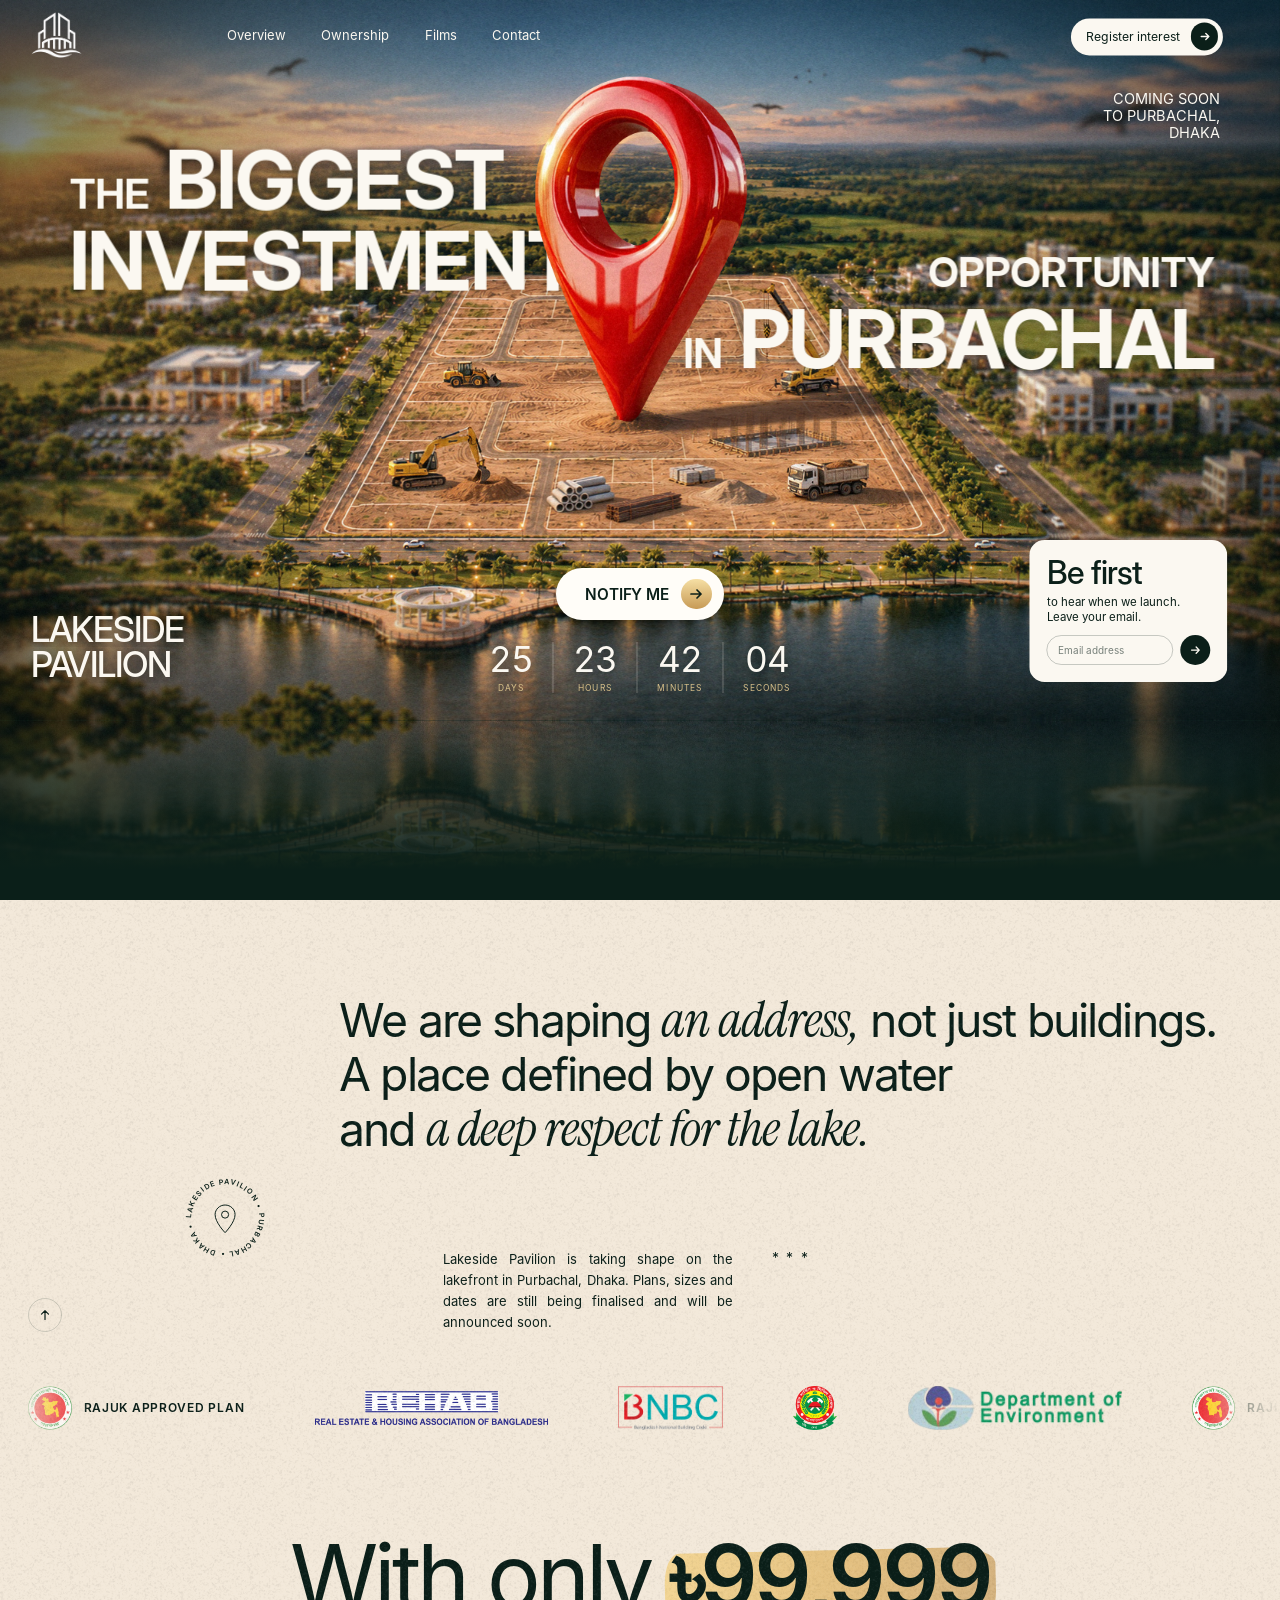
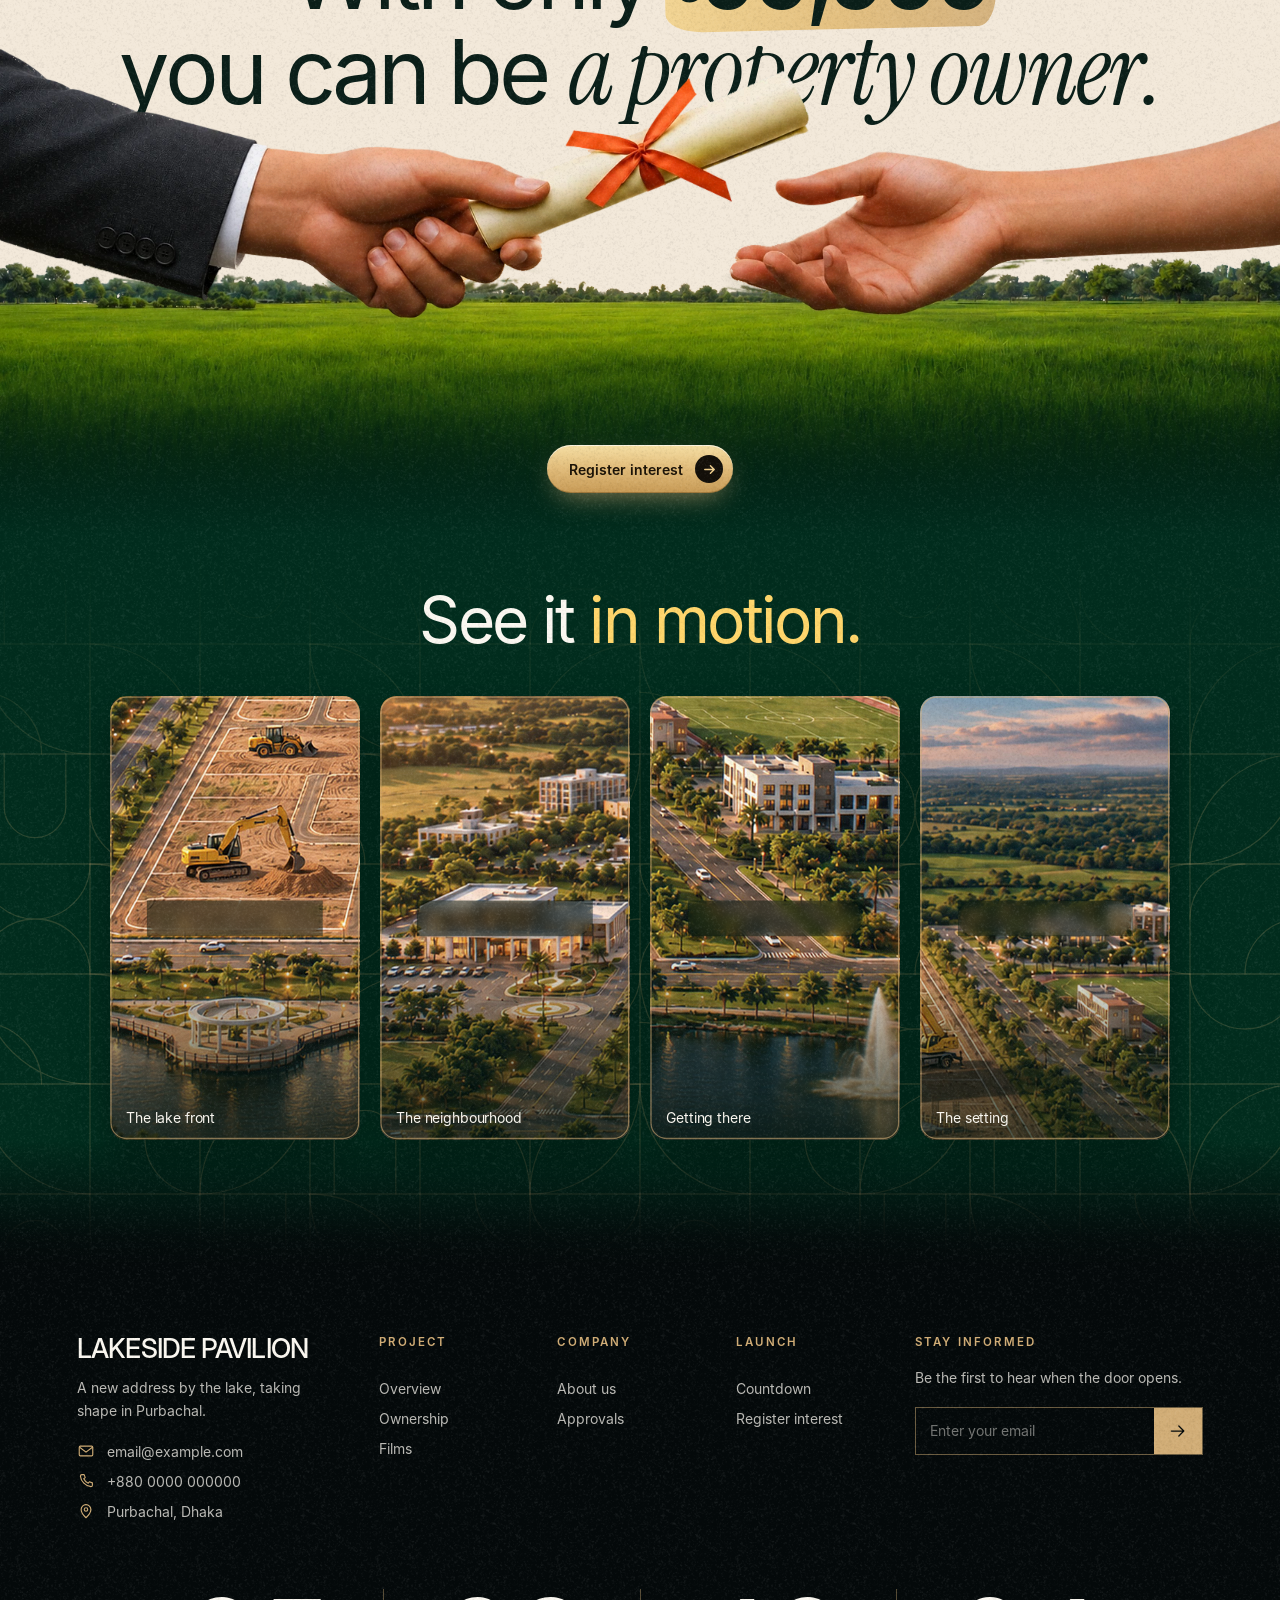
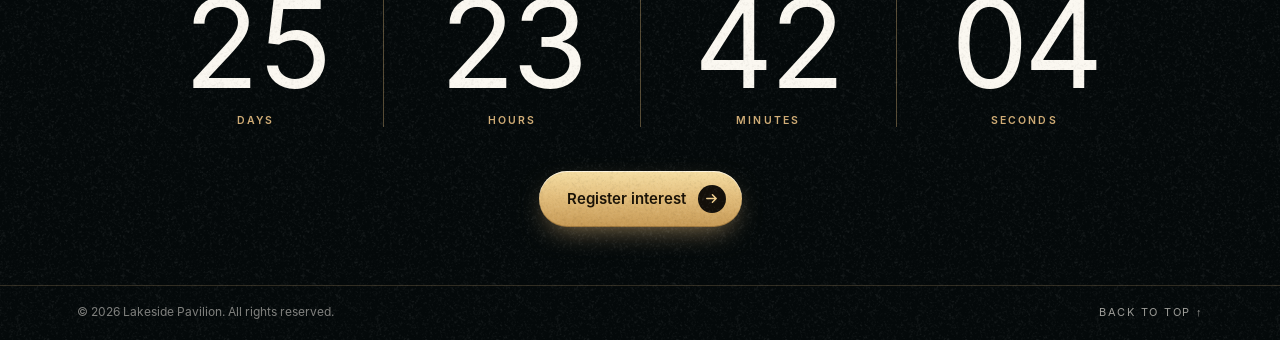
==== index.html @ 77e78df2 "Lakeside Pavilion coming-soon page Co-Authored-By: Claude Fable 5.2 <noreply@anthropic.com>" ====
<!DOCTYPE html>
<html lang="en">
<head>
  <meta charset="utf-8">
  <meta name="viewport" content="width=device-width, initial-scale=1">
  <title>Lakeside Pavilion | Coming Soon</title>
  <meta name="description" content="Lakeside Pavilion is coming soon to Purbachal, Dhaka. Leave your email to hear first.">
  <link rel="preload" href="assets/fonts/InterDisplay-Bold.woff2" as="font" type="font/woff2" crossorigin>
  <link rel="preload" href="assets/fonts/InterDisplay-Medium.woff" as="font" type="font/woff" crossorigin>
  <link rel="stylesheet" href="css/styles.css">
  <!-- Opening animation: holds the text back until js/main.js starts it. Skipped for visitors who turn motion off. -->
  <script>
    var LP_EDIT = /[?&]edit\b/.test(location.search);   /* edit mode: add ?edit to the address (see js/edit.js) */
    if (LP_EDIT) document.documentElement.className += ' lp-edit';
    else if (!window.matchMedia('(prefers-reduced-motion: reduce)').matches) document.documentElement.className += ' intro-wait';
  </script>
</head>
<body>

<main class="hero" id="top">
  <div class="frame">

    <!-- LAYER 1: the photo (blur on the surroundings and film grain are part of this file) with the moving machines on top -->
    <div class="photo">
      <div class="scene">
        <img class="plate" src="assets/bg.jpg" width="1672" height="941"
             alt="Aerial view of the project site beside a lake at sunset, marked by a large red location pin.">

        <!-- THE PIN (see PIN DROP in css/styles.css). The photo itself has no pin: it is a separate piece that
             drops in once during the opening animation. Order here: its shadow, the two ground rings, the dust
             puffs, then the pin itself (phones; on desktop the pin cut-out further down is used instead). -->
        <img class="m pin-shadow" src="assets/site/pin-shadow.png" alt="" style="--x:788; --y:482; --w:410">
        <i class="pin-ring" style="--x:820; --y:548"></i>
        <i class="pin-ring pin-ring-2" style="--x:820; --y:548"></i>
        <i class="dust pin-dust pin-dust-l" style="--x:776; --y:530; --w:52"></i>
        <i class="dust pin-dust pin-dust-r" style="--x:812; --y:532; --w:52"></i>
        <img class="pin-top" src="assets/pin.webp" alt="">

        <!-- TRAFFIC: cars cut out of the photo, driving along the two roads (see TRAFFIC in css/styles.css).
             --fx/--tx (and --fy/--ty) are where each car starts and ends, in photo pixels from its resting place;
             --t is the length of its loop and --d shifts when it starts. -->
        <img class="m car" src="assets/site/car2.png" alt="" style="--x:520; --y:703; --w:36; --fx:920; --tx:-235; --flip:1; --t:46s; --d:-33s">
        <img class="m car" src="assets/site/car3.png" alt="" style="--x:709; --y:702; --w:35; --fx:731; --tx:-424; --flip:1; --t:46s; --d:-17s">
        <img class="m car" src="assets/site/car4.png" alt="" style="--x:1270; --y:702; --w:28; --fx:170; --tx:-985; --flip:1; --t:46s; --d:-4s">
        <img class="m car" src="assets/site/car3.png" alt="" style="--x:429; --y:716; --w:35; --fx:-144; --tx:1011; --flip:-1; --t:54s; --d:-7s">
        <img class="m car" src="assets/site/car2.png" alt="" style="--x:930; --y:716; --w:36; --fx:-645; --tx:510; --flip:-1; --t:54s; --d:-31s">
        <img class="m car car-gap" src="assets/site/car5.png" alt="" style="--x:1297; --y:603; --w:24; --fx:67.8; --fy:77; --tx:-37.8; --ty:-43; --fs:1.154; --ts:0.914; --t:13s; --d:-2s">
        <img class="m car car-gap" src="assets/site/car6.png" alt="" style="--x:1349; --y:653; --w:29; --fx:-73.3; --fy:-89; --tx:32.3; --ty:31; --fs:0.822; --ts:1.062; --t:17s; --d:-6s">
        <img class="m car car-gap" src="assets/site/car7.png" alt="" style="--x:1363; --y:664; --w:36; --fx:-87.4; --fy:-105; --tx:18.2; --ty:15; --fs:0.790; --ts:1.030; --t:23s; --d:-15s">
        <!-- the palms and hedges in front of the roads, so cars pass behind them -->
        <img class="m" src="assets/site/trees-front.png" alt="" style="--x:250; --y:703; --w:1200">
        <img class="m" src="assets/site/trees-right.png" alt="" style="--x:1240; --y:560; --w:180">

        <!-- THE WORKING MACHINES: cut-outs that sit on the photo and move (see MACHINES in css/styles.css).
             --x / --y / --w are each piece's position and width in photo pixels. -->
        <img class="m m-loader" src="assets/site/loader.png" alt="" style="--x:566; --y:466; --w:129">
        <i class="dust dust-loader" style="--x:572; --y:494; --w:22"></i>
        <img class="m m-stick" src="assets/site/stick.png" alt="" style="--x:603; --y:553; --w:48">
        <i class="dust dust-dig" style="--x:612; --y:612; --w:30"></i>
        <div class="m m-rig" style="--x:990; --y:379; --w:24">
          <img class="m-cable" src="assets/site/cable.png" alt="" style="--x:2; --y:0; --w:22">
          <img class="m-hook" src="assets/site/hook.png" alt="" style="--x:0; --y:40; --w:24">
        </div>
        <!-- dump truck: the bed tips up and the soil pours out behind it -->
        <div class="m m-tip" style="--x:1018; --y:594; --w:178">
          <img class="t-base" src="assets/site/truck-base.png" alt="" style="--x:0; --y:0; --w:178">
          <i class="t-ram" style="--x:66; --y:36.4"></i>
          <div class="t-bed" style="--x:31; --y:1; --w:91">
            <img src="assets/site/truck-bed.png" alt="">
            <div class="t-load"><img src="assets/site/truck-load.png" alt=""></div>
          </div>
          <div class="t-stream" style="--x:110; --y:19; --w:22"><i></i><i></i><i></i><i></i><i></i></div>
          <img class="t-pile" src="assets/site/soil-pile.png" alt="" style="--x:96; --y:18; --w:63">
        </div>
        <i class="dust dust-truck" style="--x:1130; --y:612; --w:40"></i>

      </div>
    </div>

    <!-- LAYER 2: the giant project name. It sits behind the pin. -->
    <!-- EDIT: the big headline. Each "gl" is one line and each "gw" is one word. A word marked "hi" is a key word and is
         shown at the full size (the other words are smaller). -->
    <h1 class="giant" aria-label="The biggest investment opportunity in Purbachal">
      <span class="w1" data-move="name-lakeside" aria-hidden="true"><span class="gl"><span class="gw">THE</span> <span class="gw hi">BIGGEST</span></span><span class="gl"><span class="gw hi">INVESTMENT</span></span></span>
      <span class="w2" data-move="name-pavilion" aria-hidden="true"><span class="gl"><span class="gw">OPPORTUNITY</span></span><span class="gl"><span class="gw">IN</span> <span class="gw hi">PURBACHAL</span></span></span>
    </h1>

    <!-- LAYER 3: the pin, in front of the name. It drops in during the opening animation. -->
    <img class="pin" src="assets/pin.webp" width="1672" height="941" alt="">

    <!-- MENU ROW -->
    <header class="nav">
      <!-- EDIT: replace the "LP" text with your logo, e.g. <img src="assets/logo.svg" alt="Lakeside Pavilion"> -->
      <a class="mark" data-move="logo" href="#top" aria-label="Lakeside Pavilion home"><img src="assets/logo-white.png" width="480" height="428" alt=""></a>

      <!-- EDIT: menu links. Change the words and point each href at a real page or section. -->
      <nav class="links" data-move="menu" aria-label="Main">
        <a href="#about">Overview</a>
        <a href="#offer">Ownership</a>
        <a href="#films">Films</a>
        <a hidden href="#gallery">Gallery</a>
        <a href="#footer">Contact</a>
      </nav>

      <a class="contact" data-move="register-button" href="#notify" data-focus-email>
        Register interest
        <span class="dot" aria-hidden="true">
          <svg viewBox="0 0 16 16" width="14" height="14" fill="none" stroke="currentColor" stroke-width="1.8" stroke-linecap="round" stroke-linejoin="round"><path d="M3 8h10M9 4l4 4-4 4"/></svg>
        </span>
      </a>
    </header>

    <!-- EDIT: top-right text block (each <br> starts a new line) -->
    <p class="corner" data-move="corner-text">
      Coming soon<br> to Purbachal,<br> Dhaka
    </p>

    <!-- EDIT: the project name, second in size, under the right half of the big headline -->
    <p class="tag" data-move="tagline">Lakeside<br>Pavilion</p>

    <!-- EDIT: main button -->
    <a class="cta" data-move="notify-button" href="#notify" data-focus-email>Notify me</a>

    <!-- COUNTDOWN to the launch. EDIT: data-launch is the launch date and time, written year-month-dayThour:minute
         with +06:00 for Dhaka time. THE DATE BELOW IS A PLACEHOLDER: put the real one in. When the moment has
         passed, the countdown is replaced by the words in data-done. -->
    <div class="count" data-move="countdown" data-launch="2027-01-01T10:00:00+06:00" data-done="Now open" role="timer" aria-label="Time until launch">
      <div class="count-in">
        <p class="count-cell"><span class="count-num" data-unit="d">00</span><span class="count-unit">Days</span></p>
        <p class="count-cell"><span class="count-num" data-unit="h">00</span><span class="count-unit">Hours</span></p>
        <p class="count-cell"><span class="count-num" data-unit="m">00</span><span class="count-unit">Minutes</span></p>
        <p class="count-cell"><span class="count-num" data-unit="s">00</span><span class="count-unit">Seconds</span></p>
      </div>
    </div>

    <!-- SIGN-UP CARD. The form is not connected to anything yet: see js/main.js. -->
    <form class="card" data-move="signup-card" id="notify" novalidate>
      <p class="big">Be first</p>
      <label for="email">to hear when we launch. Leave your email.</label>
      <div class="row">
        <input id="email" name="email" type="email" inputmode="email" autocomplete="email" placeholder="Email address">
        <button class="send" id="send" type="submit" aria-label="Notify me">
          <svg viewBox="0 0 16 16" width="16" height="16" fill="none" stroke="currentColor" stroke-width="1.8" stroke-linecap="round" stroke-linejoin="round" aria-hidden="true"><path d="M3 8h10M9 4l4 4-4 4"/></svg>
        </button>
      </div>
      <p class="note" id="note" role="status" aria-live="polite"></p>
    </form>

  </div>
  <!-- fills the rest of the screen with lake water when the window is taller than the photo -->
  <div class="hero-water" aria-hidden="true"><div></div></div>
</main>

<!-- ABOUT SECTION: light editorial layout. One big statement (the words inside <em> are set
     in italic serif), a round seal and a short paragraph. All wording is placeholder. -->
<!-- GRAIN ZONE: everything from here to the end of the footer has a fine film grain laid over the top of it
     (GRAIN OVER EVERYTHING in css/styles.css). -->
<div class="grain-zone">
<section class="about" id="about" aria-labelledby="about-title">
  <!-- EDIT: the statement. Each <br> starts a new line; wrap words in <em> to make them italic serif. -->
  <h2 class="about-statement" id="about-title">We are shaping <em>an address,</em> not just buildings. <br>A place defined by open water <br>and <em>a deep respect for the lake.</em></h2>

  <!-- round seal with turning text. EDIT: the words on the ring (keep them short). -->
  <svg class="about-seal" viewBox="0 0 120 120" role="img" aria-label="Lakeside Pavilion, Purbachal, Dhaka">
    <defs><path id="seal-ring" d="M60 60 m-44 0 a44 44 0 1 1 88 0 a44 44 0 1 1 -88 0"/></defs>
    <g class="about-seal-text"><text><textPath href="#seal-ring" textLength="270">LAKESIDE PAVILION &#8226; PURBACHAL &#8226; DHAKA &#8226;</textPath></text></g>
    <path class="about-seal-mark" d="M60 43c-7.2 0-13 5.6-13 12.6C47 65.5 60 79 60 79s13-13.5 13-23.4C73 48.6 67.2 43 60 43z"/>
    <circle class="about-seal-mark" cx="60" cy="55.5" r="4.6"/>
  </svg>

  <!-- EDIT: short paragraph -->
  <p class="about-body">Lakeside Pavilion is taking shape on the lakefront in Purbachal, Dhaka. Plans, sizes and dates are still being finalised and will be announced soon.</p>
  <p class="about-stars" aria-hidden="true">* * *</p>

  <!-- TRUST STRIP: a slowly moving row of approvals, memberships and partners, shown as names.
       CHECK EVERY NAME BEFORE LAUNCH: keep only the ones this project really holds and delete the rest.
       EDIT: change the words inside <span>. To show a logo instead of a name, swap the whole line for
         <li class="trust-item"><img src="assets/trust/your-logo.svg" alt="Name of the organisation"></li>
       Add or remove lines freely; js/main.js repeats the row so it loops without a gap. -->
  <div class="trust" id="approvals" aria-label="Approvals and partners">
    <ul class="trust-track">
      <li class="trust-item"><img src="assets/trust/gov-seal.png" width="77" height="78" alt=""><span>RAJUK approved plan</span></li>
      <li class="trust-item"><img src="assets/trust/rehab.png" width="403" height="60" alt="REHAB member"></li>
      <li class="trust-item"><img src="assets/trust/bnbc.png" width="485" height="204" alt="BNBC compliant"></li>
      <li class="trust-item"><img src="assets/trust/fire-service.png" width="316" height="316" alt="Fire Service &amp; Civil Defence clearance"></li>
      <li class="trust-item"><img src="assets/trust/doe.png" width="861" height="177" alt="Department of Environment clearance"></li>
    </ul>
  </div>

  <!-- bottom-left round button: back to the top -->
  <a class="about-btn about-up" href="#top" aria-label="Back to top"><svg viewBox="0 0 16 16" fill="none" stroke="currentColor" stroke-width="1.4" stroke-linecap="round" stroke-linejoin="round" aria-hidden="true"><path d="M3 8h10M9 4l4 4-4 4"/></svg></a>
</section>

<!-- OWNERSHIP OFFER: a big headline partly behind the handover picture, then one line and a button. The sky is cut out of the
     picture, so the page colour shows behind the hands; the grass fades into the dark section below.
     EDIT: the headline (words inside <em> are italic serif), the line under it and the button words.
     The picture is assets/handover-field.webp, -left.webp and -right.webp (whole picture: assets/handover.webp). -->
<section class="deed" id="offer" aria-labelledby="deed-title">
  <!-- EDIT: headline. It sits BEHIND the picture, so the scroll and the sleeve pass in front of it. -->
  <!-- The price counts down when the section is first seen: data-from is where it starts, data-count where it lands
       (keep the text inside the same as data-count), data-delay and data-length are milliseconds. -->
  <h2 class="deed-title" id="deed-title">With only <span class="deed-price">&#2547;<span data-count="10000" data-from="99999" data-delay="750" data-length="2400">10,000</span></span> <br>you can be <br class="deed-br"><em>a property owner.</em></h2>
  <!-- the picture in three pieces, so the hands can move a little: the field, the hand with the scroll, the open hand -->
  <div class="deed-scene" role="img" aria-label="A hand in a suit passes a rolled document tied with a ribbon to an open hand, above a green field.">
    <img class="deed-field" src="assets/handover-field.webp" width="1672" height="701" loading="lazy" alt="">
    <img class="deed-hand deed-hand-l" src="assets/handover-left.webp" width="1732" height="701" loading="lazy" alt="">
    <img class="deed-hand deed-hand-r" src="assets/handover-right.webp" width="1732" height="701" loading="lazy" alt="">
  </div>
  <div class="deed-foot">
    <!-- EDIT: the button words -->
    <a class="deed-btn" href="#top" data-focus-email>Register interest <span aria-hidden="true"></span></a>
  </div>
</section>

<!-- DARK AREA: the number strip and the gallery share one dark background. -->
<div class="dark-zone">

<!-- NUMBER STRIP: four big numbers in one row, after the ownership offer and before the gallery.
     They count up once when the strip scrolls into view (js/main.js).
     EDIT: these four are SAMPLE numbers, not real ones. Put the project's true figures in: data-count is
     the number (keep the text inside the <span> the same), then the sign after it, then the caption. -->
<!-- HIDDEN FOR NOW: the word "hidden" below keeps this section off the page. Delete that one word to show it again. -->
<section hidden class="stats" id="numbers" aria-label="Lakeside Pavilion in numbers">
  <ul class="stats-row">
    <li class="stat"><p class="stat-num"><span data-count="12">12</span>+</p><p class="stat-label">Acres on the lakefront</p></li>
    <li class="stat"><p class="stat-num"><span data-count="240">240</span>+</p><p class="stat-label">Residences planned</p></li>
    <li class="stat"><p class="stat-num"><span data-count="30">30</span>+</p><p class="stat-label">Amenities and shared spaces</p></li>
    <li class="stat"><p class="stat-num"><span data-count="15">15</span>+</p><p class="stat-label">Years of building in Dhaka</p></li>
  </ul>
</section>


<!-- GALLERY: pictures on a curved wall that turns slowly, shown as a mosaic of big pixels until launch;
     drag it to turn it by hand (js/main.js).
     EDIT: replace the files in assets/gallery/ (upright pictures, 3 wide by 4 tall) and the words in alt="".
     Keep at least 8 pictures so the wall has no gap. (With 24 or more, the wall becomes three rows.) -->
<!-- HIDDEN FOR NOW: the word "hidden" below keeps this section off the page. Delete that one word to show it again. -->
<section hidden class="gallery" id="gallery" aria-labelledby="gallery-title">
  <div class="arc-glass">
  <ul class="arc" aria-label="Project pictures, kept blurred until launch">
    <li class="arc-card"><img src="assets/gallery/01.jpg" alt="The round pavilion on the lake front, beside the site" loading="lazy" draggable="false"></li>
    <li class="arc-card"><img src="assets/gallery/02.jpg" alt="Homes and a playing field along a palm-lined road" loading="lazy" draggable="false"></li>
    <li class="arc-card"><img src="assets/gallery/03.jpg" alt="A clubhouse among trees and gardens" loading="lazy" draggable="false"></li>
    <li class="arc-card"><img src="assets/gallery/04.jpg" alt="The site and its crane, with green country beyond" loading="lazy" draggable="false"></li>
    <li class="arc-card"><img src="assets/gallery/05.jpg" alt="The lake front road and the water" loading="lazy" draggable="false"></li>
    <li class="arc-card"><img src="assets/gallery/06.jpg" alt="A fountain in the lake below tree-lined streets" loading="lazy" draggable="false"></li>
    <li class="arc-card"><img src="assets/gallery/07.jpg" alt="A landscaped corner by the lake" loading="lazy" draggable="false"></li>
    <li class="arc-card"><img src="assets/gallery/08.jpg" alt="The wide green country around the site at sunset" loading="lazy" draggable="false"></li>
  </ul>
    <!-- EDIT: the words over the gallery (words inside <em> are italic serif, in gold) -->
    <div class="gallery-note">
      <h2 class="gallery-note-title" id="gallery-title"><em>Revealed at launch.</em></h2>
    </div>
  </div>
</section>

<!-- REELS: upright videos, like phone reels. Pressing a card plays its video with sound and stops the others.
     EDIT: put the videos in assets/reels/ as 01.mp4 ... 04.mp4 (see READ-ME.txt there) and change the names
     in <p class="reel-name">. Add or delete <li> blocks to change how many there are. A card whose video
     file is missing shows "Video coming soon". -->
<section class="reels" id="films" aria-labelledby="reels-title">
  <!-- EDIT: headline (words inside <em> are shown in gold) -->
  <h2 class="reels-title" id="reels-title">See it <em>in motion.</em></h2>
  <ul class="reels-row">
    <li class="reel" data-reel>
      <video src="assets/reels/01.mp4" poster="assets/reels/01.jpg" preload="none" playsinline loop aria-label="The pavilion and promenade on the lake front"></video>
      <button class="reel-play" type="button" aria-label="Play: The lake front"><svg viewBox="0 0 24 24" aria-hidden="true"><path class="i-play" d="M8 5.5v13l11-6.5z"/><path class="i-pause" d="M7 5h3.6v14H7zM13.4 5H17v14h-3.6z"/></svg></button>
      <p class="reel-name">The lake front</p>
    </li>
    <li class="reel" data-reel>
      <video src="assets/reels/02.mp4" poster="assets/reels/02.jpg" preload="none" playsinline loop aria-label="Homes and green space along palm-lined roads"></video>
      <button class="reel-play" type="button" aria-label="Play: The neighbourhood"><svg viewBox="0 0 24 24" aria-hidden="true"><path class="i-play" d="M8 5.5v13l11-6.5z"/><path class="i-pause" d="M7 5h3.6v14H7zM13.4 5H17v14h-3.6z"/></svg></button>
      <p class="reel-name">The neighbourhood</p>
    </li>
    <li class="reel" data-reel>
      <video src="assets/reels/03.mp4" poster="assets/reels/03.jpg" preload="none" playsinline loop aria-label="The avenue leading to the site"></video>
      <button class="reel-play" type="button" aria-label="Play: Getting there"><svg viewBox="0 0 24 24" aria-hidden="true"><path class="i-play" d="M8 5.5v13l11-6.5z"/><path class="i-pause" d="M7 5h3.6v14H7zM13.4 5H17v14h-3.6z"/></svg></button>
      <p class="reel-name">Getting there</p>
    </li>
    <li class="reel" data-reel>
      <video src="assets/reels/04.mp4" poster="assets/reels/04.jpg" preload="none" playsinline loop aria-label="The wide green country around the site at sunset"></video>
      <button class="reel-play" type="button" aria-label="Play: The setting"><svg viewBox="0 0 24 24" aria-hidden="true"><path class="i-play" d="M8 5.5v13l11-6.5z"/><path class="i-pause" d="M7 5h3.6v14H7zM13.4 5H17v14h-3.6z"/></svg></button>
      <p class="reel-name">The setting</p>
    </li>
  </ul>
</section>
</div>

<!-- CLOSING SECTION: "a new door is opening soon", with the gold door that opens (assets/doors-gold.jpg +
     assets/doors-gold-front.webp). EDIT: the headline and the button words. -->
<!-- HIDDEN FOR NOW: the word "hidden" below keeps this section off the page. Delete that one word to show it again. -->
<section hidden class="door" id="soon" data-look="gold" aria-labelledby="door-title">
  <!-- three layers: the picture, the headline, then the open door again on top, so the headline passes BEHIND the door -->
  <img class="door-photo door-layer look-gold" src="assets/doors-gold.jpg" width="1672" height="941" loading="lazy" alt="A gold door in a dark room, standing slightly open, with warm light spilling through the gap onto the floor.">
  <!-- EDIT: headline, in two lines (the <br> starts the second line; words inside <em> are shown in gold) -->
  <h2 class="door-title" id="door-title">A new door <br><em>is opening soon.</em></h2>
  <img class="door-front door-layer look-gold" src="assets/doors-gold-front.webp" width="1672" height="941" loading="lazy" alt="">
  <!-- gold look only: the door that opens. Light behind, two leaves that swing inward, and the light on the floor.
       It sits exactly over the doorway in the picture (the numbers are in the DOOR OPENS part of css/styles.css). -->
  <div class="door-stage look-gold" aria-hidden="true">
    <div class="door-spill"></div>
    <div class="door-way">
      <div class="door-leaf door-leaf-l"></div>
      <div class="door-leaf door-leaf-r"></div>
    </div>
  </div>
  <div class="door-foot">
    <a class="door-btn" href="#top" data-focus-email>Be the first to know <span aria-hidden="true"></span></a>
  </div>
</section>

<!-- FOOTER: the name and contact details, three columns of links, an email box, a large countdown, and the
     small print. EDIT: the words and links. THE EMAIL ADDRESS AND PHONE NUMBER ARE PLACEHOLDERS:
     put the real ones in. -->
<footer class="foot" id="footer">
  <div class="foot-cols">
    <div class="foot-brand">
      <p class="foot-mark">Lakeside Pavilion</p>
      <p class="foot-tag">A new address by the lake, taking shape in Purbachal.</p>
      <ul class="foot-contact">
        <li><svg viewBox="0 0 24 24" aria-hidden="true"><rect x="3" y="5.5" width="18" height="13" rx="1.5"/><path d="M3.5 7l8.5 6.5L20.5 7"/></svg><a href="mailto:email@example.com">email@example.com</a></li>
        <li><svg viewBox="0 0 24 24" aria-hidden="true"><path d="M6.5 3.5h3l1.5 4-2 1.5a12 12 0 0 0 6 6l1.5-2 4 1.5v3a2 2 0 0 1-2 2A16 16 0 0 1 4.500 5.500a2 2 0 0 1 2-2z"/></svg><span>+880 0000 000000</span></li>
        <li><svg viewBox="0 0 24 24" aria-hidden="true"><path d="M12 21s-6.500-6.200-6.500-11a6.500 6.500 0 0 1 13 0c0 4.800-6.500 11-6.500 11z"/><circle cx="12" cy="10" r="2.300"/></svg><span>Purbachal, Dhaka</span></li>
      </ul>
    </div>
    <nav class="foot-col" aria-label="Project">
      <h3>Project</h3>
      <a href="#about">Overview</a>
      <a href="#offer">Ownership</a>
      <a hidden href="#gallery">Gallery</a>
      <a href="#films">Films</a>
    </nav>
    <nav class="foot-col" aria-label="Company">
      <h3>Company</h3>
      <a href="#about">About us</a>
      <a href="#approvals">Approvals</a>
      <a hidden href="#numbers">In numbers</a>
    </nav>
    <nav class="foot-col" aria-label="Launch">
      <h3>Launch</h3>
      <a href="#top">Countdown</a>
      <a hidden href="#soon">Opening soon</a>
      <a href="#top" data-focus-email>Register interest</a>
    </nav>
    <div class="foot-news">
      <h3>Stay informed</h3>
      <p>Be the first to hear when the door opens.</p>
      <form class="foot-form" id="foot-notify" novalidate>
        <input type="email" id="foot-email" placeholder="Enter your email" aria-label="Email address" autocomplete="email">
        <button type="submit" aria-label="Send"><svg viewBox="0 0 24 24" aria-hidden="true"><path d="M4 12h15M13 6l6 6-6 6"/></svg></button>
      </form>
      <p class="foot-note" id="foot-note" role="status"></p>
    </div>
  </div>
  <!-- the countdown again, large. It reads the launch date from the countdown in the hero (data-launch there),
       so there is only one date to change. -->
  <div class="foot-count" data-count-follow role="timer" aria-label="Time until launch">
    <p class="fc-cell"><span class="fc-num" data-unit="d">00</span><span class="fc-unit">Days</span></p>
    <p class="fc-cell"><span class="fc-num" data-unit="h">00</span><span class="fc-unit">Hours</span></p>
    <p class="fc-cell"><span class="fc-num" data-unit="m">00</span><span class="fc-unit">Minutes</span></p>
    <p class="fc-cell"><span class="fc-num" data-unit="s">00</span><span class="fc-unit">Seconds</span></p>
  </div>
  <!-- gold button under the countdown. EDIT: the words. It jumps to the sign-up box at the top. -->
  <div class="foot-cta"><a class="door-btn" href="#top" data-focus-email>Register interest <span aria-hidden="true"></span></a></div>
  <div class="foot-base">
    <p>&copy; 2026 Lakeside Pavilion. All rights reserved.</p>
    <a class="foot-up" href="#top">Back to top <span aria-hidden="true">&uarr;</span></a>
  </div>
</footer>
</div>
<script src="js/main.js"></script>
<script>if (LP_EDIT) { var s = document.createElement('script'); s.src = 'js/edit.js'; document.body.appendChild(s); }</script>
</body>
</html>
---- css/styles.css ----
/* ==========================================================================
   Lakeside Pavilion: coming soon hero
   --------------------------------------------------------------------------
   How it is built
   - .frame is a 16:9 box as wide as the page. Everything inside it is placed
     with the unit --u, which equals one pixel of the 1672 x 941 design.
     "calc(42 * var(--u))" therefore means "42px in the design", and the whole
     composition scales together with the browser width.
   - Three stacked layers create the depth: the photo, the giant name, and a
     cut-out of the pin on top (so the pin covers part of the name).
   - Below 641px wide the same pieces stack under the photo (phone layout).
   ========================================================================== */

/* ---------- fonts (Inter, SIL Open Font License, see assets/fonts) ---------- */
@font-face { font-family: "LP Display"; font-weight: 500; font-display: swap; src: url("../assets/fonts/InterDisplay-Medium.woff") format("woff"); }
@font-face { font-family: "LP Display"; font-weight: 700; font-display: swap; src: url("../assets/fonts/InterDisplay-Bold.woff2") format("woff2"); }   /* the giant name */
@font-face { font-family: "LP Text"; font-weight: 400; font-display: swap; src: url("../assets/fonts/Inter-Regular.woff") format("woff"); }
@font-face { font-family: "LP Text"; font-weight: 600; font-display: swap; src: url("../assets/fonts/Inter-SemiBold.woff") format("woff"); }

/* ---------- settings: the values you are most likely to change ---------- */
:root {
  --paper: #FBF8F1;          /* text on the photo, button and card background */
  --ivory: #F3E9DA;          /* brand Warm Ivory: the background of the light sections (About and the ownership offer) */
  --ink: #0B1F19;            /* dark text, page background */
  --emerald-dark: #022D1E; /* brand dark Emerald Green: the green area (number strip, gallery) and the grass fading into it;
                                in fades it is written as rgb(2 45 30 / ...) */
  --emerald: #0F3D30;        /* brand green (hover on the round send button) */
  --gold: #D8C08A;           /* brand gold (button hover, focus ring) */
  --rule: rgba(11, 31, 25, .22);

  --vignette: .62;           /* darkness of the image corners: 0 = off, 1 = very dark */
  --vignette-clear: 46%;     /* how far from the centre the image stays fully bright */

  --display: "LP Display", "Helvetica Neue", Arial, sans-serif;
  --body: "LP Text", "Helvetica Neue", Arial, sans-serif;

  --intro-speed: 1;          /* opening animation: 1 = normal, 2 = twice as slow, .5 = twice as fast */

  --u: 0.0598086cqw;         /* one design pixel (100 / 1672). Do not change. */
  color-scheme: dark;
}

*, *::before, *::after { box-sizing: border-box; }
html, body { height: 100%; margin: 0; }
body { background: var(--ink); color: var(--paper); font-family: var(--body); -webkit-font-smoothing: antialiased; }
a { color: inherit; text-decoration: none; }
p, h1 { margin: 0; }

/* ==========================================================================
   PHONE LAYOUT (default): photo on top, text stacked underneath
   ========================================================================== */
.frame { display: flex; flex-direction: column; background: var(--ink); }

.nav { order: 1; display: flex; align-items: center; justify-content: space-between; gap: 12px; padding: 14px 16px; }
.mark { font-family: var(--display); font-weight: 500; font-size: 26px; letter-spacing: -.04em; line-height: 1; }
.mark img { display: block; height: 1.75em; width: auto; }
.links { display: none; }
.contact {
  display: inline-flex; align-items: center; gap: 10px; height: 40px; padding: 0 5px 0 16px;
  border-radius: 999px; background: var(--paper); color: var(--ink); font-size: 14px; white-space: nowrap;
}
.contact svg, .send svg { display: block; }
.dot { display: grid; place-items: center; width: 30px; height: 30px; border-radius: 50%; background: var(--ink); color: var(--paper); }

.photo { order: 2; position: relative; aspect-ratio: 1 / 1; overflow: hidden; }
/* .scene is the photo at its true 16:9 shape, centred in the square. The machines are placed inside it. */
.scene { position: absolute; top: 0; left: 50%; translate: -50% 0; height: 100%; aspect-ratio: 1672 / 941; container-type: inline-size; }
.scene .plate { display: block; width: 100%; height: 100%; max-width: none; }
.pin { display: none; }

/* vignette: dark toward the edges, clear over the land. It lies under the name and the pin. */
.photo::after {
  content: ""; position: absolute; inset: 0; pointer-events: none;
  background: radial-gradient(ellipse 62% 70% at 49.5% 54%,
    rgb(4 12 10 / 0) 0%,
    rgb(4 12 10 / 0) var(--vignette-clear),
    rgb(4 12 10 / calc(var(--vignette) * .16)) 58%,
    rgb(4 12 10 / calc(var(--vignette) * .42)) 72%,
    rgb(4 12 10 / calc(var(--vignette) * .71)) 86%,
    rgb(4 12 10 / var(--vignette)) 100%);
}

.corner { order: 3; padding: 22px 16px 0; font-size: 13px; letter-spacing: .08em; text-transform: uppercase; color: var(--gold); }
.corner br { display: none; }
.giant { order: 4; padding: 8px 16px 0; font-family: var(--display); font-weight: 700; font-size: 15.4vw; line-height: .96; letter-spacing: -.02em; }
.giant span { display: block; }
.tag { order: 6; padding: 22px 16px 0; font-family: var(--display); font-weight: 500; font-size: 26px; line-height: 1.04; letter-spacing: -.02em; text-transform: uppercase; }
.cta {
  order: 7; align-self: flex-start; margin: 18px 16px 0; position: relative;
  display: inline-flex; align-items: center; gap: 14px; height: 52px; padding: 0 26px;
  border-radius: 999px; background: var(--paper); color: var(--ink);
  font-weight: 600; font-size: 15px; letter-spacing: -.01em; text-transform: uppercase; white-space: nowrap;
}
.cta::after { content: ""; width: 7px; height: 7px; border-radius: 50%; background: var(--ink); }
.facts { order: 8; padding: 22px 16px 0; font-size: 14px; line-height: 1.25; text-transform: uppercase; }
/* countdown to launch: four numbers with their units, thin lines between them */
.count { order: 8; padding: 24px 16px 0; }
.count-in { display: flex; }
.count-cell { margin: 0; padding: 0 16px; border-left: 1px solid rgb(251 248 241 / .28); display: flex; flex-direction: column; gap: 6px; }
.count-cell:first-child { padding-left: 0; border-left: 0; }
.count-num { font-size: 34px; font-weight: 400; line-height: 1; letter-spacing: -.04em; font-variant-numeric: tabular-nums; }
.count-unit { font-size: 10px; font-weight: 500; letter-spacing: .14em; text-transform: uppercase; color: var(--gold); }
.count.is-done .count-in { font-size: 26px; letter-spacing: -.02em; }

.card { order: 9; margin: 22px 16px 24px; padding: 20px; border-radius: 18px; background: var(--paper); color: var(--ink); }
.card .big { font-family: var(--display); font-weight: 500; font-size: 38px; line-height: 1; letter-spacing: -.03em; }
.card label { display: block; margin: 8px 0 14px; font-size: 14px; line-height: 1.25; }
.row { display: flex; gap: 8px; }
.row input {
  flex: 1; min-width: 0; height: 42px; padding: 0 14px; border: 1px solid var(--rule); border-radius: 999px;
  background: transparent; color: var(--ink); font: 400 14px var(--body);
}
.row input::placeholder { color: rgba(11, 31, 25, .55); }
.send { flex: none; display: grid; place-items: center; width: 42px; height: 42px; border: 0; border-radius: 50%; background: var(--ink); color: var(--paper); cursor: pointer; }
.note { margin-top: 8px; font-size: 12px; line-height: 1.3; color: var(--emerald); }
.note:empty { display: none; }

.contact:hover, .cta:hover { background: var(--gold); }
.send:hover { background: var(--emerald); }
a:focus-visible, button:focus-visible, input:focus-visible { outline: 2px solid var(--gold); outline-offset: 3px; }
.card :focus-visible { outline-color: var(--emerald); }

/* ==========================================================================
   DESKTOP LAYOUT (641px and wider): the 16:9 composition
   Numbers are design pixels on a 1672 x 941 frame. Change a number to move
   or resize that piece.
   ========================================================================== */
@media (min-width: 641px) {
  .frame { display: block; position: relative; width: 100%; aspect-ratio: 1672 / 941; overflow: hidden; container-type: inline-size; }
  .frame > * { position: absolute; order: 0; margin: 0; padding: 0; }

  /* layers */
  .photo, .pin { inset: 0; width: 100%; height: 100%; aspect-ratio: auto; }
  .scene { left: 0; translate: none; width: 100%; aspect-ratio: auto; }
  .pin { display: block; max-width: none; pointer-events: none; }
  .scene .pin-top { display: none; }      /* desktop uses the pin cut-out above the name instead */

  /* menu row */
  .nav { inset: 0 0 auto 0; height: calc(92 * var(--u)); padding: 0 calc(34 * var(--u)) 0 calc(40 * var(--u)); gap: 0; justify-content: flex-start; }
  .mark { font-size: calc(34 * var(--u)); }
  .links { display: flex; gap: calc(46 * var(--u)); margin-left: calc(190 * var(--u)); font-size: calc(17 * var(--u)); }
  .contact { margin-left: auto; gap: calc(14 * var(--u)); height: calc(48 * var(--u)); padding: 0 calc(6 * var(--u)) 0 calc(20 * var(--u)); font-size: calc(16 * var(--u)); }
  .dot { width: calc(36 * var(--u)); height: calc(36 * var(--u)); }
  .dot svg { width: calc(16 * var(--u)); height: calc(16 * var(--u)); }

  /* giant name: font-size sets the letter size; left/top place each word.
     The pin spans roughly x 700 to 975, so w1 ends just inside its left edge
     and w2 starts just inside its right edge. */
  .giant { inset: 0; font-size: calc(154 * var(--u)); line-height: 1; letter-spacing: -.03em; }
  .giant span { position: absolute; white-space: nowrap; }
  .giant .w1 { left: calc(42 * var(--u)); top: calc(78.5 * var(--u)); }
  .giant .w2 { left: calc(955 * var(--u)); top: calc(200.5 * var(--u)); }

  /* small text blocks */
  .corner { right: calc(46 * var(--u)); top: calc(114 * var(--u)); text-align: right; font-size: calc(19 * var(--u)); line-height: 1.15; letter-spacing: 0; color: var(--paper); }
  .corner br { display: inline; }

  .tag { left: calc(40 * var(--u)); top: calc(753 * var(--u)); font-size: calc(46 * var(--u)); line-height: 1; letter-spacing: -.03em; }
  /* gold button: centred, sitting just above the countdown */
  .cta { left: 0; right: 0; width: fit-content; margin-inline: auto; top: calc(750 * var(--u)); gap: calc(16 * var(--u)); height: calc(60 * var(--u)); padding: 0 calc(34 * var(--u)); font-size: calc(18 * var(--u)); }
  .cta::after { width: calc(8 * var(--u)); height: calc(8 * var(--u)); }
  .facts { left: calc(262 * var(--u)); top: calc(850 * var(--u)); font-size: calc(17 * var(--u)); line-height: 1.22; }
  /* countdown: centred along the bottom of the hero, over the water (836 = the middle of the 1672 design) */
  .count { left: calc(836 * var(--u)); top: calc(838 * var(--u)); }
  .count-in { translate: -50% 0; text-shadow: 0 1px calc(14 * var(--u)) rgb(4 12 10 / .55); }
  .count-cell { padding: 0 calc(26 * var(--u)); gap: calc(8 * var(--u)); align-items: center; }
  .count-cell:first-child { padding-left: calc(26 * var(--u)); }
  .count-num { font-size: calc(46 * var(--u)); }
  .count-unit { font-size: calc(11 * var(--u)); }
  .count.is-done .count-in { font-size: calc(34 * var(--u)); }

  /* sign-up card */
  .card { right: calc(34 * var(--u)); bottom: calc(50 * var(--u)); width: calc(258 * var(--u)); padding: calc(22 * var(--u)); border-radius: calc(20 * var(--u)); }
  .card .big { font-size: calc(42 * var(--u)); }
  .card label { margin: calc(8 * var(--u)) 0 calc(14 * var(--u)); font-size: calc(15 * var(--u)); }
  .row { gap: calc(8 * var(--u)); }
  .row input { height: calc(40 * var(--u)); padding: 0 calc(14 * var(--u)); font-size: calc(13 * var(--u)); }
  .send { width: calc(40 * var(--u)); height: calc(40 * var(--u)); }
  .send svg { width: calc(16 * var(--u)); height: calc(16 * var(--u)); }
  .note { margin-top: calc(8 * var(--u)); font-size: calc(11 * var(--u)); }
}

/* ==========================================================================
   MACHINES: the construction vehicles at work
   The vehicles were cut out of the photo (assets/site/*.png) and the ground
   behind them was repainted in assets/bg.jpg, so each piece can move.
   - Positions come from --x / --y / --w on each piece in index.html
     (photo pixels on the 1672 x 941 image).
   - Distances below are also photo pixels: "calc(34 * var(--s))" = 34px.
   - Change a duration (the seconds) to make one machine faster or slower.
   - To stop all of it, set --machines to paused.
   ========================================================================== */
:root { --machines: running; }   /* running or paused */
.scene > * { --s: calc(100cqw / 1672); }   /* one photo pixel. Do not change. */
.scene .m, .scene .dust {
  position: absolute; left: calc(var(--x) * var(--s)); top: calc(var(--y) * var(--s)); width: calc(var(--w) * var(--s));
  height: auto; max-width: none; pointer-events: none; animation-play-state: var(--machines);
}

/* wheel loader: drives forward, stops, reverses */
.m-loader { animation: lp-loader 11s cubic-bezier(.45, 0, .55, 1) infinite; }
@keyframes lp-loader {
  0%, 8%   { transform: translateX(0); }
  46%, 56% { transform: translateX(calc(34 * var(--s))); }
  94%, 100% { transform: translateX(0); }
}

/* excavator: the lower arm and bucket swing from the elbow joint */
.m-stick { transform-origin: 18.5% 21.5%; animation: lp-dig 6.5s cubic-bezier(.45, 0, .55, 1) infinite; }
@keyframes lp-dig {
  0%, 6%   { transform: rotate(0deg); }
  30%, 36% { transform: rotate(-6deg); }      /* reach out */
  62%, 70% { transform: rotate(5deg); }       /* pull the bucket through the mound */
  100%     { transform: rotate(0deg); }
}

/* dump truck: the bed tips up, the soil slides out the back and piles up, the bed comes down.
   One full cycle takes --tip-time. The pieces are layered: chassis, lifting ram, bed, soil, pile. */
.m-tip { --tip-time: 18s; height: calc(76 * var(--s)); }
.m-tip > * { position: absolute; left: calc(var(--x) * var(--s)); top: calc(var(--y) * var(--s)); width: calc(var(--w) * var(--s)); max-width: none; }
.m-tip img { display: block; height: auto; max-width: none; }
.t-bed img { width: 100%; }
.m-tip, .m-tip * { animation-play-state: var(--machines); }
.t-bed { transform-origin: 87.9% 73.8%; animation: lp-tip-bed var(--tip-time) linear infinite; }        /* hinge at the rear of the bed */
.t-ram { height: calc(2.4 * var(--s)); width: calc(10.2 * var(--s)); border-radius: calc(1.2 * var(--s)); transform-origin: 0 50%; transform: rotate(-11.3deg);
  background: linear-gradient(90deg, #2b2a28 0 38%, #a9a49b 38% 100%); animation: lp-tip-ram var(--tip-time) linear infinite; }
.t-load { position: absolute; left: calc(16 * var(--s)); top: calc(-1 * var(--s)); width: calc(74 * var(--s)); height: calc(21 * var(--s));
  clip-path: polygon(1.4% 4.8%, 63.5% -4.8%, 94.6% 28.6%, 94.6% 59.5%, 18.9% 90.5%, 1.4% 81%); }
.t-load img { animation: lp-tip-load var(--tip-time) linear infinite; }
.t-stream { height: calc(26 * var(--s)); opacity: 0; animation: lp-tip-stream var(--tip-time) linear infinite; }
.t-stream i { position: absolute; left: 0; top: 0; width: calc(4 * var(--s)); height: calc(4 * var(--s)); border-radius: 50%; background: #6b4526; opacity: 0;
  animation: lp-grain .62s linear infinite; }
.t-stream i:nth-child(2) { animation-delay: -.13s; background: #7d5430; }
.t-stream i:nth-child(3) { animation-delay: -.27s; left: calc(2 * var(--s)); }
.t-stream i:nth-child(4) { animation-delay: -.4s; background: #8a5f38; }
.t-stream i:nth-child(5) { animation-delay: -.52s; left: calc(3 * var(--s)); }
.t-pile { height: auto; opacity: 0; transform-origin: 32% 86%; animation: lp-tip-pile var(--tip-time) linear infinite; }

@keyframes lp-tip-bed {
  0% { transform: rotate(0.00deg); }
  6% { transform: rotate(0.00deg); }
  7% { transform: rotate(0.23deg); }
  8% { transform: rotate(0.90deg); }
  9% { transform: rotate(1.94deg); }
  10% { transform: rotate(3.33deg); }
  11% { transform: rotate(5.00deg); }
  12% { transform: rotate(6.91deg); }
  13% { transform: rotate(9.02deg); }
  14% { transform: rotate(11.26deg); }
  15% { transform: rotate(13.61deg); }
  16% { transform: rotate(16.00deg); }
  17% { transform: rotate(18.39deg); }
  18% { transform: rotate(20.74deg); }
  19% { transform: rotate(22.98deg); }
  20% { transform: rotate(25.09deg); }
  21% { transform: rotate(27.00deg); }
  22% { transform: rotate(28.67deg); }
  23% { transform: rotate(30.06deg); }
  24% { transform: rotate(31.10deg); }
  25% { transform: rotate(31.77deg); }
  26% { transform: rotate(32.00deg); }
  60% { transform: rotate(32.00deg); }
  61% { transform: rotate(31.71deg); }
  62% { transform: rotate(30.90deg); }
  63% { transform: rotate(29.63deg); }
  64% { transform: rotate(27.96deg); }
  65% { transform: rotate(25.96deg); }
  66% { transform: rotate(23.70deg); }
  67% { transform: rotate(21.25deg); }
  68% { transform: rotate(18.66deg); }
  69% { transform: rotate(16.00deg); }
  70% { transform: rotate(13.34deg); }
  71% { transform: rotate(10.75deg); }
  72% { transform: rotate(8.30deg); }
  73% { transform: rotate(6.04deg); }
  74% { transform: rotate(4.04deg); }
  75% { transform: rotate(2.37deg); }
  76% { transform: rotate(1.10deg); }
  77% { transform: rotate(0.29deg); }
  78% { transform: rotate(0.00deg); }
  100% { transform: rotate(0.00deg); }
}
@keyframes lp-tip-ram {
  0% { width: calc(10.20 * var(--s)); transform: rotate(-11.31deg); }
  6% { width: calc(10.20 * var(--s)); transform: rotate(-11.31deg); }
  7% { width: calc(10.21 * var(--s)); transform: rotate(-12.10deg); }
  8% { width: calc(10.27 * var(--s)); transform: rotate(-14.36deg); }
  9% { width: calc(10.40 * var(--s)); transform: rotate(-17.85deg); }
  10% { width: calc(10.65 * var(--s)); transform: rotate(-22.28deg); }
  11% { width: calc(11.06 * var(--s)); transform: rotate(-27.26deg); }
  12% { width: calc(11.64 * var(--s)); transform: rotate(-32.39deg); }
  13% { width: calc(12.42 * var(--s)); transform: rotate(-37.29deg); }
  14% { width: calc(13.38 * var(--s)); transform: rotate(-41.71deg); }
  15% { width: calc(14.49 * var(--s)); transform: rotate(-45.49deg); }
  16% { width: calc(15.71 * var(--s)); transform: rotate(-48.59deg); }
  17% { width: calc(17.00 * var(--s)); transform: rotate(-51.06deg); }
  18% { width: calc(18.31 * var(--s)); transform: rotate(-52.97deg); }
  19% { width: calc(19.61 * var(--s)); transform: rotate(-54.41deg); }
  20% { width: calc(20.84 * var(--s)); transform: rotate(-55.46deg); }
  21% { width: calc(21.98 * var(--s)); transform: rotate(-56.21deg); }
  22% { width: calc(22.99 * var(--s)); transform: rotate(-56.73deg); }
  23% { width: calc(23.83 * var(--s)); transform: rotate(-57.07deg); }
  24% { width: calc(24.47 * var(--s)); transform: rotate(-57.28deg); }
  25% { width: calc(24.87 * var(--s)); transform: rotate(-57.40deg); }
  26% { width: calc(25.01 * var(--s)); transform: rotate(-57.43deg); }
  60% { width: calc(25.01 * var(--s)); transform: rotate(-57.43deg); }
  61% { width: calc(24.84 * var(--s)); transform: rotate(-57.39deg); }
  62% { width: calc(24.34 * var(--s)); transform: rotate(-57.24deg); }
  63% { width: calc(23.57 * var(--s)); transform: rotate(-56.97deg); }
  64% { width: calc(22.56 * var(--s)); transform: rotate(-56.52deg); }
  65% { width: calc(21.37 * var(--s)); transform: rotate(-55.83deg); }
  66% { width: calc(20.03 * var(--s)); transform: rotate(-54.80deg); }
  67% { width: calc(18.60 * var(--s)); transform: rotate(-53.33deg); }
  68% { width: calc(17.14 * var(--s)); transform: rotate(-51.30deg); }
  69% { width: calc(15.71 * var(--s)); transform: rotate(-48.59deg); }
  70% { width: calc(14.36 * var(--s)); transform: rotate(-45.10deg); }
  71% { width: calc(13.16 * var(--s)); transform: rotate(-40.78deg); }
  72% { width: calc(12.14 * var(--s)); transform: rotate(-35.70deg); }
  73% { width: calc(11.36 * var(--s)); transform: rotate(-30.12deg); }
  74% { width: calc(10.81 * var(--s)); transform: rotate(-24.45deg); }
  75% { width: calc(10.47 * var(--s)); transform: rotate(-19.24deg); }
  76% { width: calc(10.29 * var(--s)); transform: rotate(-15.04deg); }
  77% { width: calc(10.22 * var(--s)); transform: rotate(-12.29deg); }
  78% { width: calc(10.20 * var(--s)); transform: rotate(-11.31deg); }
  100% { width: calc(10.20 * var(--s)); transform: rotate(-11.31deg); }
}
@keyframes lp-tip-load {
  0%, 14%  { transform: translate(0, 0); opacity: 1; animation-timing-function: cubic-bezier(.5, 0, .85, .6); }
  48%, 83% { transform: translate(calc(56 * var(--s)), calc(-5.4 * var(--s))); opacity: 1; }
  84%      { transform: translate(calc(56 * var(--s)), calc(-5.4 * var(--s))); opacity: 0; }
  85%      { transform: translate(0, 0); opacity: 0; }
  96%, 100% { transform: translate(0, 0); opacity: 1; }
}
@keyframes lp-tip-stream { 0%, 16% { opacity: 0; } 19%, 46% { opacity: 1; } 50%, 100% { opacity: 0; } }
@keyframes lp-grain {
  0%   { transform: translate(0, 0) scale(.7); opacity: 0; }
  15%  { opacity: 1; }
  100% { transform: translate(calc(9 * var(--s)), calc(15 * var(--s))) scale(1.2); opacity: .9; }
}
@keyframes lp-tip-pile {
  0%, 18%  { opacity: 0; transform: scale(.2, .12); }
  21%      { opacity: 1; transform: scale(.34, .25); animation-timing-function: cubic-bezier(.2, .6, .4, 1); }
  50%, 85% { opacity: 1; transform: scale(1); }
  95%, 100% { opacity: 0; transform: scale(1); }
}

/* crane: the hook sways on its cables and is slowly raised and lowered */
.scene .m-rig { height: calc(96 * var(--s)); transform-origin: 46% 3%; animation: lp-sway 11s infinite; }
.m-rig img { position: absolute; left: calc(var(--x) * var(--s)); top: calc(var(--y) * var(--s)); width: calc(var(--w) * var(--s)); height: auto; max-width: none; animation-play-state: var(--machines); }
.m-cable { transform-origin: 50% 8%; animation: lp-cable 13s cubic-bezier(.45, 0, .55, 1) infinite; }
.m-hook { animation: lp-hoist 13s cubic-bezier(.45, 0, .55, 1) infinite; }
@keyframes lp-sway {
  0%   { transform: rotate(0deg); animation-timing-function: ease-out; }
  25%  { transform: rotate(1.7deg); animation-timing-function: ease-in-out; }
  75%  { transform: rotate(-1.7deg); animation-timing-function: ease-in; }
  100% { transform: rotate(0deg); }
}
@keyframes lp-hoist { 0%, 10% { transform: translateY(0); } 45%, 60% { transform: translateY(calc(-9 * var(--s))); } 95%, 100% { transform: translateY(0); } }
@keyframes lp-cable { 0%, 10% { transform: scaleY(1); } 45%, 60% { transform: scaleY(.808); } 95%, 100% { transform: scaleY(1); } }

/* TRAFFIC: each car slides from its start to its end and fades in and out at the two ends.
   Speed = the --t seconds on each car in index.html (bigger is slower). */
.car { --fy: 0; --ty: 0; --fs: 1; --ts: 1; --flip: 1; transform: scaleX(var(--flip)); animation: lp-drive var(--t) linear var(--d) infinite; }
.car-gap { animation-name: lp-drive-gap; }      /* drives for half of its loop, then the road is empty for the other half */
@keyframes lp-drive {
  0%   { transform: translate(calc(var(--fx) * var(--s)), calc(var(--fy) * var(--s))) scale(calc(var(--fs) * var(--flip)), var(--fs)); opacity: 0; }
  3%, 97% { opacity: 1; }
  100% { transform: translate(calc(var(--tx) * var(--s)), calc(var(--ty) * var(--s))) scale(calc(var(--ts) * var(--flip)), var(--ts)); opacity: 0; }
}
@keyframes lp-drive-gap {
  0%   { transform: translate(calc(var(--fx) * var(--s)), calc(var(--fy) * var(--s))) scale(calc(var(--fs) * var(--flip)), var(--fs)); opacity: 0; }
  4%, 46% { opacity: 1; }
  50%, 100% { transform: translate(calc(var(--tx) * var(--s)), calc(var(--ty) * var(--s))) scale(calc(var(--ts) * var(--flip)), var(--ts)); opacity: 0; }
}

/* dust: soft puffs timed to the machines */
.scene .dust {
  aspect-ratio: 1.5; border-radius: 50%; opacity: 0;
  background: radial-gradient(closest-side, rgb(226 190 142 / .75), rgb(214 172 122 / .35) 55%, rgb(214 172 122 / 0));
  filter: blur(calc(1.2 * var(--s)));
}
.dust-dig { animation: lp-dust-dig 6.5s ease-out infinite; }
@keyframes lp-dust-dig {
  0%, 40%  { opacity: 0; transform: translate(0, 0) scale(.4); }
  52%      { opacity: .8; }
  82%, 100% { opacity: 0; transform: translate(calc(-12 * var(--s)), calc(-14 * var(--s))) scale(1.9); }
}
.dust-loader { animation: lp-dust-loader 11s ease-out infinite; }
@keyframes lp-dust-loader {
  0%, 9%   { opacity: 0; transform: translate(0, 0) scale(.4); }
  18%      { opacity: .65; transform: translate(calc(4 * var(--s)), calc(-3 * var(--s))) scale(1); }
  44%, 100% { opacity: 0; transform: translate(calc(14 * var(--s)), calc(-10 * var(--s))) scale(2); }
}

.dust-truck { animation: lp-dust-truck 18s ease-out infinite; }
@keyframes lp-dust-truck {
  0%, 17%  { opacity: 0; transform: translate(0, 0) scale(.5); }
  26%      { opacity: .75; transform: translate(calc(3 * var(--s)), calc(-3 * var(--s))) scale(1); }
  44%      { opacity: .55; transform: translate(calc(8 * var(--s)), calc(-8 * var(--s))) scale(1.5); }
  62%, 100% { opacity: 0; transform: translate(calc(16 * var(--s)), calc(-15 * var(--s))) scale(2.1); }
}

/* visitors who turn motion off see the machines standing still */
@media (prefers-reduced-motion: reduce) { .scene .m, .scene .m * { animation: none; } .scene .dust { display: none; } }

/* ==========================================================================
   OPENING ANIMATION (plays once each time the page loads)
   1. The screen starts dark and opens from the middle like a cinema screen,
      stopping at a widescreen strip while the camera slowly pulls back and
      the picture brightens.
   2. The giant name rises letter by letter from behind a hidden line.
   3. The dark bars slide away and the rest of the text follows.
   - "--at" is when a piece starts, in seconds. Change a number to re-time it.
   - "--bars" is how far in the dark bars reach during the widescreen moment;
     "--feather" is how softly their edge fades into the picture.
   - To turn the animation off, delete the small <script> in the <head> of
     index.html.
   ========================================================================== */
:root {
  --bars: 9.5%;              /* how far in the dark bars reach during the widescreen moment */
  --feather: 5%;             /* softness of the bars' edge: 0.1% = hard line, 8% = very soft */
  --zoom-from: 1.16;         /* how far the camera starts pushed in: 1 = no camera move */
}
.giant .w1 { --at: 1.0; }
.giant .w2 { --at: 1.25; }
.corner { --at: 2.1; }
.nav    { --at: 2.6; }
.tag    { --at: 2.7; }
.cta    { --at: 3.1; }
.facts  { --at: 3.2; }
.count  { --at: 3.4; }
.card   { --at: 3.3; }

/* letters of the giant name (js/main.js wraps each letter in .ch) */
.giant .ch { display: inline-block; position: static; }
.giant .gl { clip-path: inset(-.3em -.3em .04em -.3em); }
/* lines of the tagline (js/main.js wraps each line in .ln > span) */
.tag .ln, .tag .ln > span { display: block; }
.tag .ln { clip-path: inset(-.2em -.3em 0 -.3em); }

/* before the animation starts: keep the pieces out of sight.
   If the script never runs, they appear on their own after 3 seconds. */
.intro-wait :is(.nav, .giant, .corner, .tag, .cta, .facts, .card, .count) { visibility: hidden; animation: lp-show 0s 3s forwards; }

.intro-play .giant .ch {
  animation: lp-rise calc(1.1s * var(--intro-speed)) cubic-bezier(.16, 1, .3, 1) both;
  animation-delay: calc((var(--at) * 1s + var(--i) * 55ms) * var(--intro-speed));
}
.intro-play .tag .ln > span {
  animation: lp-rise calc(.9s * var(--intro-speed)) cubic-bezier(.16, 1, .3, 1) both;
  animation-delay: calc((var(--at) * 1s + var(--i) * 110ms) * var(--intro-speed));
}
.intro-play :is(.corner, .cta, .facts, .card, .count) {
  animation: lp-fade-up calc(.9s * var(--intro-speed)) cubic-bezier(.16, 1, .3, 1) both;
  animation-delay: calc(var(--at) * 1s * var(--intro-speed));
}
.intro-play .nav {
  animation: lp-fade-down calc(.9s * var(--intro-speed)) cubic-bezier(.16, 1, .3, 1) both;
  animation-delay: calc(var(--at) * 1s * var(--intro-speed));
}

/* the picture: slow pull-back and brightening (photo and pin move together) */
.scene, .pin, .pin-top { transform-origin: 49.5% 56%; }
.intro-wait :is(.scene, .pin) { transform: scale(var(--zoom-from)); filter: brightness(.3) saturate(.7); animation: lp-settle 0s 3s forwards; }
.intro-play :is(.scene, .pin) {
  animation: lp-pullback calc(4.4s * var(--intro-speed)) cubic-bezier(.22, .61, .36, 1) both,
             lp-brighten calc(2.4s * var(--intro-speed)) cubic-bezier(.4, 0, .2, 1) both;
  animation-delay: calc(.15s * var(--intro-speed));
}

/* the dark bars, with soft (faded) edges. Phones: the photo block opens.
   Wider screens: the whole frame opens. "--cut" is how far in from the top and
   bottom the picture is hidden; the edge fades over "--feather" either side. */
@property --cut { syntax: "<percentage>"; inherits: false; initial-value: 0%; }
.intro-wait .photo, .intro-play .photo, .intro-wait .frame, .intro-play .frame {
  --fade-a: calc(var(--cut) - var(--feather));
  --fade-b: calc(var(--cut) + var(--feather));
}
@media (max-width: 640px) {
  .intro-wait .photo, .intro-play .photo {
    -webkit-mask-image: linear-gradient(to bottom, transparent var(--fade-a), #000 var(--fade-b)), linear-gradient(to top, transparent var(--fade-a), #000 var(--fade-b));
            mask-image: linear-gradient(to bottom, transparent var(--fade-a), #000 var(--fade-b)), linear-gradient(to top, transparent var(--fade-a), #000 var(--fade-b));
    -webkit-mask-composite: source-in; mask-composite: intersect;
  }
  .intro-wait .photo { --cut: calc(50% + var(--feather)); animation: lp-unclip 0s 3s forwards; }
  .intro-play .photo { animation: lp-open calc(1.8s * var(--intro-speed)) cubic-bezier(.76, 0, .24, 1) calc(.15s * var(--intro-speed)) both; }
}
@media (min-width: 641px) {
  .intro-wait .frame, .intro-play .frame {
    -webkit-mask-image: linear-gradient(to bottom, transparent var(--fade-a), #000 var(--fade-b)), linear-gradient(to top, transparent var(--fade-a), #000 var(--fade-b));
            mask-image: linear-gradient(to bottom, transparent var(--fade-a), #000 var(--fade-b)), linear-gradient(to top, transparent var(--fade-a), #000 var(--fade-b));
    -webkit-mask-composite: source-in; mask-composite: intersect;
  }
  .intro-wait .frame { --cut: calc(50% + var(--feather)); animation: lp-unclip 0s 3s forwards; }
  .intro-play .frame { animation: lp-aperture calc(3.2s * var(--intro-speed)) calc(.15s * var(--intro-speed)) both; }
}

@keyframes lp-pullback { from { transform: scale(var(--zoom-from)); } to { transform: none; } }
@keyframes lp-brighten { from { filter: brightness(.3) saturate(.7); } to { filter: none; } }
@keyframes lp-settle { to { transform: none; filter: none; translate: none; opacity: 1; } }
@keyframes lp-unclip { to { --cut: calc(0% - var(--feather)); } }
@keyframes lp-open { from { --cut: calc(50% + var(--feather)); } to { --cut: calc(0% - var(--feather)); } }
@keyframes lp-aperture {
  0%   { --cut: calc(50% + var(--feather)); animation-timing-function: cubic-bezier(.76, 0, .24, 1); }
  44%  { --cut: calc(var(--bars) - var(--feather)); }
  70%  { --cut: calc(var(--bars) - var(--feather)); animation-timing-function: cubic-bezier(.76, 0, .24, 1); }
  100% { --cut: calc(0% - var(--feather)); }
}
@keyframes lp-show { to { visibility: visible; } }
@keyframes lp-rise { from { transform: translateY(110%); } to { transform: none; } }
@keyframes lp-fade-up { from { opacity: 0; transform: translateY(18px); } to { opacity: 1; transform: none; } }
@keyframes lp-fade-down { from { opacity: 0; transform: translateY(-12px); } to { opacity: 1; transform: none; } }

/* ==========================================================================
   PIN DROP (plays once, during the opening animation; it does not loop)
   The pin is not part of the photo. It falls in from above, lands with a small
   squash and a puff of dust, its shadow slides in under it, and two thin rings
   spread over the ground from its tip.
   "--pin-at" is when the pin starts to fall, in seconds. Visitors with motion
   turned off simply see the pin standing in place.
   ========================================================================== */
:root { --pin-at: 2.15; }
.scene .pin-top { position: absolute; inset: 0; width: 100%; height: 100%; max-width: none; pointer-events: none; }

/* before the animation starts the pin waits above the picture and its shadow is hidden */
.intro-wait :is(.pin, .pin-top) { translate: 0 -75%; }
.intro-wait .pin-top { animation: lp-settle 0s 3s forwards; }
.intro-wait .pin-shadow { opacity: 0; animation: lp-settle 0s 3s forwards; }

/* the fall. The desktop pin also keeps the camera pull-back and brightening from the opening animation. */
.intro-play .pin {
  animation: lp-pullback calc(4.4s * var(--intro-speed)) cubic-bezier(.22, .61, .36, 1) calc(.15s * var(--intro-speed)) both,
             lp-brighten calc(2.4s * var(--intro-speed)) cubic-bezier(.4, 0, .2, 1) calc(.15s * var(--intro-speed)) both,
             lp-pin-drop calc(.85s * var(--intro-speed)) linear calc(var(--pin-at) * 1s * var(--intro-speed)) both;
}
.intro-play .pin-top { animation: lp-pin-drop calc(.85s * var(--intro-speed)) linear calc(var(--pin-at) * 1s * var(--intro-speed)) both; }
@keyframes lp-pin-drop {
  0%   { translate: 0 -75%; scale: 1; animation-timing-function: cubic-bezier(.55, .05, .9, .5); }   /* speeding up as it falls */
  58%  { translate: 0 0; scale: 1; animation-timing-function: ease-out; }                             /* touches down */
  68%  { translate: 0 0; scale: 1.03 .962; animation-timing-function: ease-in-out; }                  /* small squash */
  84%  { translate: 0 -.5%; scale: .992 1.01; animation-timing-function: ease-in-out; }               /* tiny rebound */
  100% { translate: 0 0; scale: 1; }
}

/* the shadow slides in from the right and darkens as the pin comes down */
.intro-play .pin-shadow { animation: lp-pin-shadow calc(.5s * var(--intro-speed)) cubic-bezier(.5, 0, .8, .6) calc((var(--pin-at) + .06) * 1s * var(--intro-speed)) both; }
@keyframes lp-pin-shadow {
  from { opacity: 0; transform: translate(calc(70 * var(--s)), calc(6 * var(--s))) scale(.82); }
  to   { opacity: 1; transform: none; }
}

/* dust kicked out to both sides on landing */
.intro-play .pin-dust { animation: lp-pin-dust-l calc(1.2s * var(--intro-speed)) ease-out calc((var(--pin-at) + .49) * 1s * var(--intro-speed)) both; }
.intro-play .pin-dust-r { animation-name: lp-pin-dust-r; }
@keyframes lp-pin-dust-l {
  0%   { opacity: 0; transform: translate(0, 0) scale(.4); }
  18%  { opacity: .9; }
  100% { opacity: 0; transform: translate(calc(-34 * var(--s)), calc(-9 * var(--s))) scale(2.3); }
}
@keyframes lp-pin-dust-r {
  0%   { opacity: 0; transform: translate(0, 0) scale(.4); }
  18%  { opacity: .9; }
  100% { opacity: 0; transform: translate(calc(40 * var(--s)), calc(-7 * var(--s))) scale(2.5); }
}

/* the rings: flat ovals on the ground (wider than tall, because the ground is seen at an angle) */
.scene .pin-ring {
  position: absolute; left: calc(var(--x) * var(--s)); top: calc(var(--y) * var(--s)); translate: -50% -50%; pointer-events: none;
  width: calc(36 * var(--s)); aspect-ratio: 1 / .36; border-radius: 50%; opacity: 0;
  border: calc(1.6 * var(--s)) solid rgb(255 244 226 / .9); box-shadow: 0 0 calc(10 * var(--s)) rgb(255 214 150 / .45), inset 0 0 calc(8 * var(--s)) rgb(255 214 150 / .25);
}
.intro-play .pin-ring { animation: lp-pin-ring calc(2.6s * var(--intro-speed)) cubic-bezier(.16, .7, .3, 1) calc((var(--pin-at) + .5) * 1s * var(--intro-speed)) both; }
.intro-play .pin-ring-2 { animation-delay: calc((var(--pin-at) + 1.1) * 1s * var(--intro-speed)); }
@keyframes lp-pin-ring {
  0%   { width: calc(36 * var(--s)); opacity: 0; }
  10%  { opacity: .9; }
  100% { width: calc(600 * var(--s)); opacity: 0; }
}

/* ==========================================================================
   HERO FILL: the photo keeps its 16:9 shape, so a window taller than that
   would show the next section under it. Instead the hero always fills the
   screen, and the space under the photo shows the lake continuing (the photo
   mirrored at its bottom edge, fading into the dark page colour).
   ========================================================================== */
.hero-water { display: none; }
@media (min-width: 641px) {
  .hero { display: flex; flex-direction: column; min-height: 100vh; min-height: 100svh; background: var(--ink); }
  .frame { flex: none; }
  .hero-water { display: block; flex: 1 0 0; position: relative; overflow: hidden; }
  .hero-water > div { position: absolute; left: 0; top: 0; width: 100%; aspect-ratio: 1672 / 941; transform: scaleY(-1); background: url("../assets/bg.jpg") center / 100% 100% no-repeat; }
  .hero-water > div::after {
    content: ""; position: absolute; inset: 0;
    background: radial-gradient(ellipse 62% 70% at 49.5% 54%,
      rgb(4 12 10 / 0) 0%, rgb(4 12 10 / 0) var(--vignette-clear),
      rgb(4 12 10 / calc(var(--vignette) * .16)) 58%, rgb(4 12 10 / calc(var(--vignette) * .42)) 72%,
      rgb(4 12 10 / calc(var(--vignette) * .71)) 86%, rgb(4 12 10 / var(--vignette)) 100%);
  }
  .hero-water::after { content: ""; position: absolute; inset: 0; background: linear-gradient(to bottom, rgb(11 31 25 / 0), rgb(11 31 25 / .6) 56px, var(--ink) 150px); }
  .intro-wait .hero-water { opacity: 0; animation: lp-settle 0s 3s forwards; }
  .intro-play .hero-water { animation: lp-water calc(1s * var(--intro-speed)) calc(2.7s * var(--intro-speed)) both; }
}
@keyframes lp-water { from { opacity: 0; } to { opacity: 1; } }

/* ==========================================================================
   ABOUT SECTION (below the hero): a light, editorial block.
   Small label top left, round button top right, one big statement with
   italic serif words, a round seal, a short paragraph and a round button
   bottom left.
   On wide screens the pieces sit on a 12-column grid; "grid-column: 4 / 13"
   means "from column 4 to the right edge". On phones they stack.
   The pieces rise into place once, the first time the section scrolls into
   view (js/main.js adds "is-waiting" and removes it).
   ========================================================================== */
@font-face { font-family: "LP Serif"; font-style: italic; font-weight: 400; font-display: swap; src: url("../assets/fonts/InstrumentSerif-Italic.woff2") format("woff2"); }
html { scroll-behavior: smooth; }
.about {
  --line: rgb(11 31 25 / .16);
  position: relative; overflow: hidden; display: grid; grid-template-columns: 1fr auto; align-items: start; gap: 26px 16px;
  padding: 22px 16px 28px; background: var(--ivory); color: var(--ink); color-scheme: light;
}
.about em { font-family: "LP Serif", Georgia, "Times New Roman", serif; font-style: italic; font-weight: 400; }
.about :focus-visible { outline-color: var(--emerald); }

.about-btn { display: grid; place-items: center; width: 34px; height: 34px; border-radius: 50%; border: 1px solid var(--line); color: var(--ink); transition: background .25s, color .25s, border-color .25s; }
.about-btn svg { width: 14px; height: 14px; }
.about-up svg { rotate: -90deg; }
.about-btn:hover { background: var(--ink); border-color: var(--ink); color: var(--paper); }

.about-statement { grid-column: 1 / -1; grid-row: 1; margin: 14px 0 0; font-family: var(--body); font-weight: 400; font-size: clamp(30px, 8.6vw, 44px); line-height: 1.08; letter-spacing: -.04em; }
.about-statement em { font-size: 1.09em; letter-spacing: -.02em; }
.about-statement br { display: none; }

.about-seal { grid-column: 2; grid-row: 2; width: 84px; height: 84px; align-self: start; }
.about-seal-text { transform-origin: 60px 60px; animation: lp-seal 26s linear infinite; }
.about-seal text { font: 600 9.4px var(--body); letter-spacing: .16em; fill: currentColor; }
.about-seal-mark { fill: none; stroke: currentColor; stroke-width: 1.3; }
@keyframes lp-seal { to { transform: rotate(360deg); } }

.about-body { grid-column: 1; grid-row: 2; max-width: 30em; font-size: 14px; line-height: 1.55; }
.about-stars { display: none; }

.about-up { grid-column: 1; grid-row: 3; }

@media (min-width: 900px) {
  .about { grid-template-columns: repeat(12, minmax(0, 1fr)); grid-template-rows: auto auto 1fr; gap: 0 1.6vw; padding: 2vw 2.2vw 2.2vw; min-height: 40vw; }

  .about-btn { width: clamp(34px, 2.5vw, 44px); height: clamp(34px, 2.5vw, 44px); }

  .about-statement { grid-column: 4 / 13; grid-row: 2; margin: 5.2vw 0 0; font-size: clamp(30px, 3.62vw, 74px); line-height: 1.12; white-space: nowrap; }
  .about-statement br { display: inline; }

  .about-seal { grid-column: 2 / 4; grid-row: 3; justify-self: center; align-self: start; margin-top: 1.2vw; width: clamp(84px, 7.2vw, 132px); height: auto; }
  .about-body { grid-column: 5 / 8; grid-row: 3; align-self: start; margin-top: 7.2vw; max-width: none; font-size: clamp(13px, .98vw, 18px); line-height: 1.6; text-align: justify; hyphens: auto; position: relative; }
  .about-stars { display: block; grid-column: 8 / 10; grid-row: 3; align-self: start; margin-top: 7.2vw; padding-left: 1.4vw; font-size: clamp(14px, 1.1vw, 20px); letter-spacing: .12em; }
  .about-up { grid-column: 1; grid-row: 3; align-self: end; }
}

/* TRUST STRIP: the moving row of badges and logos at the bottom of the section.
   - Speed: --trust-time is how long one full row takes to pass (bigger is slower).
   - Real logos (<img>) are shown --trust-logo tall, in their own colours.
   - It pauses while the pointer is over it, and stands still for visitors who turn motion off. */
.about { --pad: 16px; --trust-time: 38s; --trust-logo: 44px; }
.trust { grid-column: 1 / -1; grid-row: 4; margin: 8px calc(-1 * var(--pad)) 0; overflow: hidden; }
.trust-track { display: flex; width: max-content; margin: 0; padding: 0; list-style: none; }
.trust { position: relative; }
/* soft fade at both ends of the moving row */
.trust.is-moving::before, .trust.is-moving::after { content: ""; position: absolute; z-index: 1; bottom: 0; width: 7%; height: 100%; pointer-events: none; }
.trust.is-moving::before { left: 0; background: linear-gradient(90deg, var(--ivory), rgb(243 233 218 / 0)); }
.trust.is-moving::after { right: 0; background: linear-gradient(270deg, var(--ivory), rgb(243 233 218 / 0)); }
.trust.is-moving .trust-track { animation: lp-trust var(--trust-time) linear infinite; }
.trust.is-moving:hover .trust-track { animation-play-state: paused; }
@keyframes lp-trust { to { transform: translateX(calc(-1 * var(--trust-shift, 50%))); } }
.trust-item { flex: none; display: flex; align-items: center; gap: 12px; height: 64px; margin-right: 14px; padding: 0 26px; white-space: nowrap; font-size: 13px; font-weight: 600; letter-spacing: .06em; text-transform: uppercase; }
.trust-item svg { flex: none; width: 24px; height: 24px; }
.trust-item img { display: block; height: var(--trust-logo); width: auto; max-width: calc(var(--trust-logo) * 5.3); object-fit: contain; }
.trust-item.is-placeholder { border-style: dashed; border-color: rgb(11 31 25 / .34); color: rgb(11 31 25 / .62); }
@media (min-width: 900px) {
  .about { --pad: 2.2vw; --trust-logo: clamp(44px, 3.4vw, 62px); }
  .trust { grid-row: 4; margin-top: 3.4vw; }
  .trust-item { height: clamp(64px, 5vw, 88px); padding: 0 clamp(26px, 2.2vw, 40px); margin-right: clamp(14px, 1.1vw, 20px); font-size: clamp(12px, .86vw, 15px); }
}
@media (prefers-reduced-motion: reduce) { .trust-track { flex-wrap: wrap; width: auto; gap: 12px 0; padding: 0 var(--pad); } }

/* the one-time rise into view */
.about > * { transition: opacity .9s cubic-bezier(.16, 1, .3, 1), translate .9s cubic-bezier(.16, 1, .3, 1), clip-path 1.2s cubic-bezier(.76, 0, .24, 1); }
.about-statement { transition-delay: .08s; }
.about-seal { transition-delay: .3s; }
.about-body, .about-stars { transition-delay: .38s; }
.about.is-waiting > * { opacity: 0; translate: 0 26px; }
@media (prefers-reduced-motion: reduce) { .about-seal-text { animation: none; } }

/* ==========================================================================
   OWNERSHIP OFFER (between the number strip and the area facts): a headline,
   one line and a button, above a picture of hands passing a document over a field. The sky is transparent, so the light page
   colour shows behind; the foot of the grass fades into the dark section below.
   ========================================================================== */
.deed { position: relative; overflow: hidden; background: var(--ivory); color: var(--ink); color-scheme: light; }
.deed em { font-family: "LP Serif", Georgia, "Times New Roman", serif; font-style: italic; font-weight: 400; font-size: 1.09em; letter-spacing: -.02em; }
/* the headline is the back layer: the picture (next rule) is drawn over it */
.deed-title { position: relative; z-index: 0; margin: 0; padding: 48px 12px 0; text-align: center; font-family: var(--body); font-weight: 400; font-size: 11.6vw; line-height: 1; letter-spacing: -.045em; }
.deed-price { font-weight: 600; white-space: nowrap; font-variant-numeric: tabular-nums; }
.deed-scene { --hands: running; --hand-reach: 1.9%; --hand-time: 7s; position: relative; z-index: 1; width: 150%; aspect-ratio: 1672 / 701; margin: -12.5vw 0 0 -25%; pointer-events: none; }
.deed-scene img { position: absolute; top: 0; height: 100%; max-width: none; display: block; }
.deed-field { left: 0; width: 100%; }
/* each hand picture carries 60px of extra sleeve / arm beyond the edge, so a small swing never opens a gap there */
.deed-hand { width: calc(100% * 1732 / 1672); }
.deed-hand-l { left: calc(-100% * 60 / 1672); transform-origin: 0% 45%; }
.deed-hand-r { left: 0; transform-origin: 100% 55%; }
/* 1. once, when the section comes into view: each hand starts drawn back a little and reaches in.
   2. after that: a slow, small sway, as if the hands were being held out. "--hands: paused" stops the sway. */
.deed-hand { transition: translate 1.8s cubic-bezier(.22, .8, .25, 1) .15s, rotate 1.8s cubic-bezier(.22, .8, .25, 1) .15s; animation: lp-hand-l var(--hand-time) ease-in-out 2s infinite alternate; animation-play-state: var(--hands); }
.deed-hand-r { animation-name: lp-hand-r; animation-duration: calc(var(--hand-time) * 1.18); }
.deed.is-waiting .deed-hand { animation-play-state: paused; }
.deed.is-waiting .deed-hand-l { translate: calc(var(--hand-reach) * -1) 0; rotate: -1.6deg; }
.deed.is-waiting .deed-hand-r { translate: var(--hand-reach) 0; rotate: 1.4deg; }
@keyframes lp-hand-l { from { transform: rotate(0deg) translateX(0); } to { transform: rotate(.55deg) translateX(-.25%); } }
@keyframes lp-hand-r { from { transform: rotate(0deg) translateX(0); } to { transform: rotate(-.5deg) translateX(.22%); } }
@media (prefers-reduced-motion: reduce) { .deed-hand { animation: none; transition: none; } }
.deed::after { content: ""; position: absolute; z-index: 1; inset: auto 0 0 0; height: 46%; background: linear-gradient(to bottom, rgb(2 45 30 / 0), var(--emerald-dark) 52%); pointer-events: none; }
.deed-foot { position: relative; z-index: 2; margin-top: -14vw; padding: 0 16px 34px; text-align: center; color: var(--paper); }
.deed-line { margin: 0 auto; max-width: 30em; font-size: 15px; line-height: 1.5; color: rgb(251 248 241 / .86); }
.deed-btn { display: inline-flex; align-items: center; gap: 12px; margin-top: 0; height: 48px; padding: 0 22px; border-radius: 999px; background: var(--paper); color: var(--ink); font-size: 14px; font-weight: 500; text-decoration: none; transition: background .25s; }
.deed-btn span { width: 7px; height: 7px; border-radius: 50%; background: currentColor; }
.deed-btn:hover { background: var(--gold); }
@media (max-width: 899px) {
  /* small screens: the foot of the picture melts into the dark colour, and the button sits on that dark */
  .deed::after { display: none; }
  .deed-scene::after { content: ""; position: absolute; z-index: 2; inset: 0 0 -1px 0; background: linear-gradient(to bottom, rgb(2 45 30 / 0) 62%, var(--emerald-dark) 98%); }
  .deed-foot { padding-top: 14vw; margin-top: -28vw; background: linear-gradient(to bottom, rgb(2 45 30 / 0), var(--emerald-dark) 14vw); }
}
@media (min-width: 900px) {
  .deed-br { display: none; }
  .deed-title { padding: 5vw 1vw 0; font-size: 7vw; }
  .deed-scene { width: 100%; margin: -9.5vw 0 0; }
  .deed::after { height: 30%; background: linear-gradient(to bottom, rgb(2 45 30 / 0), var(--emerald-dark)); }
  .deed-foot { position: absolute; inset: auto 0 0 0; margin: 0; padding: 0 2.2vw 3.2vw; }
  .deed-line { font-size: clamp(14px, 1.05vw, 19px); }
}
/* the one-time rise into view */
.deed-title, .deed-foot > * { transition: opacity .9s cubic-bezier(.16, 1, .3, 1), translate .9s cubic-bezier(.16, 1, .3, 1); }
.deed-line { transition-delay: .2s; } .deed-btn { transition-delay: .28s; }
.deed.is-waiting :is(.deed-title, .deed-foot > *) { opacity: 0; translate: 0 26px; }
/* the same kind of opening as the hero, played once when the section is first seen:
   the picture pulls back, the headline rises letter by letter, the hands reach in, then the button follows.
   "--deed-speed" slows (2) or speeds up (.5) the whole thing. */
.deed { --deed-speed: 1; }
.deed-title .dw { display: inline-block; white-space: nowrap; clip-path: inset(-.12em -.25em -.24em -.25em); }
.deed-title .dc { display: inline-block; transition: transform calc(1.1s * var(--deed-speed)) cubic-bezier(.16, 1, .3, 1); transition-delay: calc((.25s + var(--i) * 30ms) * var(--deed-speed)); }
.deed.is-waiting .deed-title .dc { transform: translateY(130%); }
.deed.is-waiting .deed-title.is-split { opacity: 1; translate: none; }
.deed-scene { transform-origin: 50% 100%; transition: scale calc(3.2s * var(--deed-speed)) cubic-bezier(.22, .61, .36, 1), filter calc(2.2s * var(--deed-speed)) cubic-bezier(.4, 0, .2, 1); }
.deed.is-waiting .deed-scene { scale: 1.07; filter: brightness(.82) saturate(.8); }
.deed-hand { transition-delay: calc(.7s * var(--deed-speed)); }
.deed-btn { transition-delay: calc(1.7s * var(--deed-speed)); }
@media (prefers-reduced-motion: reduce) { .deed-scene, .deed-title .dc { transition: none; } }

/* ==========================================================================
   NUMBER STRIP (after the ownership offer, before the gallery): four big
   numbers in one row on the dark emerald, with no dividing lines.
   Two by two on phones.
   ========================================================================== */
.stats { --pad: 16px; padding: 8px var(--pad) 48px; background: transparent; color: var(--paper); }
.stats-row { position: relative; display: grid; grid-template-columns: repeat(2, minmax(0, 1fr)); margin: 0; padding: 0; list-style: none; }
.stat { position: relative; padding: 24px 12px 22px 0; }
.stat:nth-child(even) { padding-left: 18px; }
.stat-num { margin: 0; font-family: var(--body); font-weight: 400; font-size: clamp(46px, 14vw, 68px); line-height: 1; letter-spacing: -.055em; font-variant-numeric: tabular-nums; }
.stat-label { margin: 12px 0 0; font-size: 10.5px; font-weight: 500; line-height: 1.35; letter-spacing: .08em; text-transform: uppercase; color: rgb(251 248 241 / .7); }
@media (min-width: 900px) {
  .stats { --pad: 2.2vw; padding: 1vw var(--pad) 5.5vw; }
  .stats-row { grid-template-columns: repeat(4, minmax(0, 1fr)); }
  .stat { padding: 2.6vw 1vw 2.4vw 2.6vw; }
  .stat:nth-child(even) { padding-left: 2.6vw; }
  .stat:first-child { padding-left: 0; }
  .stat-num { font-size: clamp(54px, 6vw, 128px); }
  .stat-label { margin-top: 1.1vw; font-size: clamp(10px, .78vw, 14px); }
}
.stat { transition: opacity .9s cubic-bezier(.16, 1, .3, 1), translate .9s cubic-bezier(.16, 1, .3, 1); }
.stat:nth-child(2) { transition-delay: .08s; } .stat:nth-child(3) { transition-delay: .16s; } .stat:nth-child(4) { transition-delay: .24s; }
.stats.is-waiting .stat { opacity: 0; translate: 0 26px; }

/* ==========================================================================
   GALLERY (after the number strip): upright pictures on a curved wall, seen from
   inside the curve, so the middle picture is smallest and the ones at the
   sides lean in and grow. js/main.js places the pictures and turns the wall;
   without it the pictures sit in a row you can swipe sideways.
   "--arc-speed" is how fast the wall turns, in degrees a second (0 = still,
   a minus number turns it the other way).
   ========================================================================== */
.gallery { --pad: 16px; --arc-speed: 5; --arc-blur: 9px; --pixels: 62; --pixel-blur: 5px; padding: 66px 0 56px; background: transparent; color: var(--paper); overflow: hidden; }
.gallery-title { margin: 0; padding: 0 var(--pad); font-family: var(--body); font-weight: 400; font-size: clamp(34px, 9.6vw, 48px); line-height: 1.05; letter-spacing: -.04em; }
.gallery-title em { font-family: "LP Serif", Georgia, "Times New Roman", serif; font-style: italic; font-weight: 400; font-size: 1.09em; letter-spacing: -.02em; color: var(--gold); }
.arc { display: flex; gap: 12px; margin: 28px 0 0; padding: 0 var(--pad); list-style: none; overflow-x: auto; scrollbar-width: none; }
.arc::-webkit-scrollbar { display: none; }
.arc-card { flex: none; width: 56vw; max-width: 300px; aspect-ratio: 3 / 4; border-radius: 12px; overflow: hidden; background: rgb(251 248 241 / .06); }
.arc-card img { display: block; width: 100%; height: 100%; object-fit: cover; user-select: none; -webkit-user-drag: none; }
/* Until launch the gallery is blurred and pixelated together: a soft blur first, then a fine grid of
   small square "pixels" over it, so it reads as a blur with a pixel texture rather than big blocks.
   js/main.js builds the grid. "--pixel-blur" is how soft the blur is; "--pixels" is how many squares
   cross the screen (more = smaller squares; 0 switches the grid off and shows the pictures sharp).
   If the grid cannot be built, the gallery falls back to a plain blur of "--arc-blur". */
.arc-glass { position: relative; z-index: 1; margin: 0; transition: opacity .9s cubic-bezier(.16, 1, .3, 1) .12s, translate .9s cubic-bezier(.16, 1, .3, 1) .12s; }
.arc-glass .arc { margin: 0; }
.arc { filter: blur(var(--arc-blur)); }
.arc.is-fluted { filter: blur(var(--pixel-blur)) url(#lp-flute); }
/* the curved wall (js/main.js adds "is-3d" and sets --arc-w / --arc-h / the height) */
.arc.is-3d { display: block; position: relative; padding: 0; overflow: hidden; cursor: grab; touch-action: pan-y; }
.arc.is-3d.is-held { cursor: grabbing; }
.arc.is-3d .arc-card { position: absolute; left: 50%; top: 50%; width: var(--arc-w); height: var(--arc-h); max-width: none; aspect-ratio: auto; margin: calc(var(--arc-h) / -2) 0 0 calc(var(--arc-w) / -2); border-radius: calc(var(--arc-w) * .06); backface-visibility: hidden; will-change: transform; }
@media (min-width: 900px) {
  .gallery { --pad: 2.2vw; --arc-blur: .95vw; --pixels: 170; --pixel-blur: .5vw; padding: 9vw 0 6vw; }
  .gallery-title { font-size: clamp(44px, 5vw, 104px); }
}
.gallery-title { transition: opacity .9s cubic-bezier(.16, 1, .3, 1), translate .9s cubic-bezier(.16, 1, .3, 1); }
/* the words over the gallery: centred on the blurred pictures, with nothing behind them (no shadow or dark
   patch). They let clicks and drags through, so the wall can still be turned. */
.gallery-note { position: absolute; z-index: 2; inset: 0; display: grid; place-content: center; justify-items: center; padding: 0 20px; text-align: center; pointer-events: none; }
.gallery-note-title { margin: 0; font-family: var(--body); font-weight: 400; font-size: clamp(26px, 7.4vw, 40px); line-height: 1.06; letter-spacing: -.04em; }
.gallery-note-title em { display: block; font-family: "LP Serif", Georgia, "Times New Roman", serif; font-style: italic; font-weight: 400; font-size: 1.09em; letter-spacing: -.02em; color: #FFD66B; }
.gallery-note-line { margin: 12px 0 0; max-width: 30em; font-size: 13px; line-height: 1.5; color: rgb(251 248 241 / .82); }
@media (min-width: 900px) {
  .gallery-note-title { font-size: clamp(40px, 4.4vw, 92px); }
  .gallery-note-title em { display: inline; }
  .gallery-note-line { margin-top: 1.2vw; font-size: clamp(14px, 1.05vw, 19px); }
}
.arc { transition-delay: .12s; }
.gallery.is-waiting :is(.gallery-title, .arc-glass) { opacity: 0; translate: 0 26px; }

/* the number strip and the gallery share one dark background */
.dark-zone { position: relative; overflow: hidden; }

/* ==========================================================================
   GRAIN AND GOLD PATTERN ON THE GREEN: over the dark emerald lie a fine film
   grain and, on top of it, a faint pattern of thin gold lines (squares with
   arcs, leaves and arches: assets/pattern-gold.svg, drawn by
   assets/source/pattern-gold.py). The grain is like the grain
   in the hero photo, on every green area (number strip, gallery, closing
   section). It is part of the background, so it lies behind the numbers,
   pictures and door, not over them.
   The grain is a small picture, assets/grain-emerald.webp, made of the exact
   emerald with light and dark speckles that average back to that colour, so
   the green does not change shade and joins the plain green above it without
   a line. "--grain-size" is how fine it is (smaller = finer). To switch the
   grain off, change "--grain-on" to "none".
   ========================================================================== */
:root { --grain-size: 160px; --grain-on: none;   /* the grain in the green background is off: the grain laid over everything (below) covers the green too */
  /* the gold line pattern over the grain: "--pattern-size" is the size of one repeat (6 squares across);
     change "--pattern-on" to "none" to switch it off */
  --pattern-size: 660px; --pattern-on: url("../assets/pattern-gold.svg"); }
/* "--pattern-y" is set by js/main.js on the closing section, so its pattern carries on exactly where the pattern above it stops */
.dark-zone, .door { background: var(--pattern-on) 50% var(--pattern-y, 0px) / var(--pattern-size) var(--pattern-size) repeat, var(--grain-on) 0 0 / var(--grain-size) var(--grain-size) repeat, var(--emerald-dark); }
@media (max-width: 899px) { :root { --pattern-size: 420px; } }
/* ---- GOLD PATTERN DRAWS -----------------------------------------------------------------------------------
   js/main.js lays the pattern over each green area as real lines (".gold-pattern"). Each line starts undrawn
   and is traced when the area is first seen. "--draw-time" is how long one line takes; "--draw-step" is the
   pause between one line starting and the next (the lines sweep down and across each repeat). */
.gold-pattern { --draw-time: 1.5s; --draw-step: .34s; position: absolute; left: 0; top: 0; pointer-events: none; overflow: hidden; }
.gold-pattern path { stroke-dasharray: 1; stroke-dashoffset: 1; transition: stroke-dashoffset var(--draw-time) cubic-bezier(.45, 0, .2, 1) calc(var(--n, 0) * var(--draw-step)); }
.gold-pattern.is-drawn path { stroke-dashoffset: 0; }
.gold-pattern.is-still path { transition: none; }
/* number strip + gallery: behind the numbers and pictures, fading in from the top like the grain */
.dark-zone > .gold-pattern { z-index: 0;
  --fade: linear-gradient(to bottom, transparent 0, rgb(0 0 0 / .14) 22%, rgb(0 0 0 / .55) 58%, #000 100%); --rest: linear-gradient(#000, #000);
  -webkit-mask: var(--fade) 0 0 / 100% var(--grain-fade) no-repeat, var(--rest) 0 100% / 100% calc(100% - var(--grain-fade)) no-repeat;
          mask: var(--fade) 0 0 / 100% var(--grain-fade) no-repeat, var(--rest) 0 100% / 100% calc(100% - var(--grain-fade)) no-repeat; }
/* closing section: on its green background but behind its picture, exactly where the still pattern was */
.door { isolation: isolate; }
.door > .gold-pattern { z-index: -1; }

/* the grain comes in gradually at the top of the green area: plain emerald at the very top (matching the plain
   green that the grass fades into), melting into the grain below it. "--grain-fade" is how tall that melt is. */
.dark-zone { --grain-fade: 240px; }
.dark-zone::before { content: ""; position: absolute; z-index: 0; inset: 0 0 auto 0; height: var(--grain-fade); pointer-events: none;
  background: linear-gradient(to bottom, var(--emerald-dark) 0, rgb(2 45 30 / .86) 22%, rgb(2 45 30 / .45) 58%, rgb(2 45 30 / 0) 100%); }
.dark-zone > section { position: relative; z-index: 1; }
@media (min-width: 900px) { .dark-zone { --grain-fade: 22vw; } }

/* ==========================================================================
   REELS (after the gallery, on the green): upright videos in a row, like
   phone reels. Four across on wide screens, all the same size and on one level; on phones a row you swipe
   sideways, one card snapping into place at a time. js/main.js plays a card
   when it is pressed and stops the others.
   ========================================================================== */
.reels { --pad: 16px; padding: 30px 0 64px; color: var(--paper); }
.reels-title { margin: 0; padding: 0 var(--pad); text-align: center; font-family: var(--body); font-weight: 400; font-size: clamp(32px, 9vw, 46px); line-height: 1.05; letter-spacing: -.04em; }
.reels-title em { font: inherit; letter-spacing: inherit; color: #FFD66B; }
.reels-row { display: flex; align-items: flex-start; gap: 12px; margin: 26px 0 0; padding: 0 var(--pad); list-style: none; overflow-x: auto; scroll-snap-type: x mandatory; scroll-padding: 0 var(--pad); scrollbar-width: none; }
.reels-row::-webkit-scrollbar { display: none; }
.reel { position: relative; flex: none; width: 62vw; max-width: 300px; aspect-ratio: 9 / 16; border-radius: 18px; overflow: hidden; scroll-snap-align: center; background: rgb(251 248 241 / .06); cursor: pointer;
  box-shadow: 0 18px 40px rgb(0 0 0 / .32); transition: box-shadow .35s, translate .5s cubic-bezier(.16, 1, .3, 1); }
.reel video { display: block; width: 100%; height: 100%; object-fit: cover; background: #0b1f19; }
.reel::after { content: ""; position: absolute; inset: 55% 0 0 0; background: linear-gradient(to bottom, rgb(2 20 14 / 0), rgb(2 20 14 / .72)); pointer-events: none; transition: opacity .35s; }
.reel-name { position: absolute; z-index: 1; left: 16px; right: 16px; bottom: 14px; margin: 0; font-size: 14px; font-weight: 500; letter-spacing: -.01em; pointer-events: none; transition: opacity .35s; }
.reel-play { position: absolute; z-index: 1; left: 50%; top: 50%; translate: -50% -50%; display: grid; place-items: center; width: 58px; height: 58px; padding: 0; border: 1px solid rgb(255 255 255 / .55); border-radius: 50%;
  background: rgb(2 20 14 / .38); -webkit-backdrop-filter: blur(6px); backdrop-filter: blur(6px); color: var(--paper); cursor: pointer; transition: opacity .3s, background .25s, scale .25s; }
.reel-play svg { width: 24px; height: 24px; fill: currentColor; }
.reel-play .i-pause { display: none; }
.reel:hover { box-shadow: 0 22px 46px rgb(0 0 0 / .4); }
/* The gold line round each card (js/main.js draws it to fit the card). When the section is first seen the line
   traces itself round the card, one card after another, like the gold pattern behind. "--line-time" is how long
   one card's line takes, "--line-step" the pause between cards. */
.reels { --line-time: 1.7s; --line-step: .22s; }
.reel-line { position: absolute; z-index: 2; inset: 0; width: 100%; height: 100%; overflow: visible; pointer-events: none; }
/* same gold and same thickness as the lines of the pattern behind (1.15 on a 600 repeat shown at --pattern-size), no glow */
.reel-line path { fill: none; stroke: #D2AE77; stroke-width: calc(1.15px * 660 / 600); stroke-linecap: round; stroke-dasharray: 1; stroke-dashoffset: 0; opacity: .6;
  transition: stroke-dashoffset var(--line-time) cubic-bezier(.45, 0, .2, 1) calc(.45s + var(--i, 0) * var(--line-step)), stroke .3s, opacity .3s; }
.reels.is-waiting .reel-line path { stroke-dashoffset: 1; }
.reel:hover .reel-line path { opacity: 1; }
@media (max-width: 899px) { .reel-line path { stroke-width: calc(1.15px * 420 / 600); } }
.reel:hover .reel-play { background: rgb(255 214 107 / .9); color: var(--ink); scale: 1.06; }
/* while a card is playing: the button hides (it comes back when you point at the card) and shows "pause" */
.reel.is-playing .reel-play { opacity: 0; }
.reel.is-playing:hover .reel-play, .reel.is-playing .reel-play:focus-visible { opacity: 1; }
.reel.is-playing .i-play { display: none; } .reel.is-playing .i-pause { display: block; }
.reel.is-playing::after, .reel.is-playing .reel-name { opacity: 0; }
/* a card with no video file yet */
.reel.is-empty { cursor: default; }
.reel.is-empty .reel-play { display: none; }
.reel.is-empty::before { content: "Video coming soon"; position: absolute; z-index: 1; left: 50%; top: 50%; translate: -50% -50%; padding: 9px 16px; border-radius: 999px; border: 1px solid rgb(255 255 255 / .45);
  background: rgb(2 20 14 / .5); -webkit-backdrop-filter: blur(6px); backdrop-filter: blur(6px); font-size: 12px; font-weight: 600; letter-spacing: .06em; text-transform: uppercase; white-space: nowrap; }
@media (min-width: 900px) {
  .reels { --pad: 2.2vw; padding: 4vw 0 7vw; }
  .reels-title { font-size: clamp(44px, 5vw, 104px); }
  .reels-row { justify-content: center; gap: 1.6vw; margin-top: 3.4vw; overflow: visible; }
  .reel { width: 19.5vw; max-width: none; border-radius: 1.3vw; }
  .reel:hover { translate: 0 -.5vw; }
}
/* the one-time rise into view */
.reels-title, .reel { transition-property: opacity, translate, box-shadow; transition-duration: .9s, .9s, .35s; transition-timing-function: cubic-bezier(.16, 1, .3, 1); }
.reel:nth-child(1) { transition-delay: .1s, .1s, 0s; } .reel:nth-child(2) { transition-delay: .2s, .2s, 0s; } .reel:nth-child(3) { transition-delay: .3s, .3s, 0s; } .reel:nth-child(4) { transition-delay: .4s, .4s, 0s; }
.reels.is-waiting :is(.reels-title, .reel) { opacity: 0; translate: 0 30px; }

/* ==========================================================================
   CLOSING SECTION (last on the page): "A new door is opening soon" over the
   picture of doors in a misty field. Three layers: the picture, the big
   two-line headline, and on top the open door cut out of the same picture, so
   the headline passes behind the door. The top of the picture melts into the
   dark emerald above it; the button sits on the grass below the doors.
   The picture eases back a little when the section first comes into view.
   ========================================================================== */
/* "--door-drop" is the empty dark space above the picture: it pushes the whole section down (0 = none) */
.door { --door-drop: 38vw; position: relative; overflow: hidden; padding-top: var(--door-drop); color: var(--paper); }
.door-layer { display: block; width: 100%; height: 142vw; object-fit: cover; object-position: 50% 50%; transform-origin: 50% 0%; transition: scale 3.2s cubic-bezier(.22, .61, .36, 1), filter 2.4s cubic-bezier(.4, 0, .2, 1); }
.door-front { position: absolute; z-index: 2; top: var(--door-drop); left: 0; pointer-events: none; }
/* the picture itself fades out towards its top edge, so that edge cannot show as a line in any browser, at any moment of the opening movement */
.door-photo { -webkit-mask-image: linear-gradient(to bottom, transparent 0, #000 9%); mask-image: linear-gradient(to bottom, transparent 0, #000 9%); }
/* melts into the emerald above; it ends just above the open door, so door and cut-out stay the same brightness */
/* it starts a few pixels above the picture and is solid there, so the picture's top edge can never show as a line */
.door::before { content: ""; position: absolute; z-index: 1; inset: calc(var(--door-drop) - 4px) 0 auto 0; height: calc(36vw + 4px); background: linear-gradient(to bottom, var(--emerald-dark) 0, var(--emerald-dark) 8px, rgb(2 45 30 / .7) 34%, rgb(2 45 30 / 0) 100%); pointer-events: none; }
.door-title { position: absolute; z-index: 1; top: calc(var(--door-drop) + 15.4vw); left: 0; right: 0; margin: 0; text-align: center; font-family: var(--body); font-weight: 400; font-size: 11.4vw; line-height: .96; letter-spacing: -.045em; text-shadow: 0 1px 3px rgb(2 20 14 / .45), 0 2px 34px rgb(2 20 14 / .7); }
/* the second line: same typeface and weight as the first line, in gold (not the italic serif used elsewhere) */
.door-title em { font: inherit; letter-spacing: inherit; color: #FFD66B; }
.door-foot { position: absolute; z-index: 3; inset: auto 16px 9% 16px; text-align: center; }
.door-btn { display: inline-flex; align-items: center; gap: 12px; height: 48px; padding: 0 22px; border-radius: 999px; background: var(--paper); color: var(--ink); font-size: 14px; font-weight: 500; text-decoration: none; }
.door-btn span { width: 7px; height: 7px; border-radius: 50%; background: currentColor; }
.door-btn:hover { background: var(--gold); }
@media (min-width: 900px) {
  .door-layer { height: auto; }
  .door::before { height: calc(14.6vw + 4px); }
  .door { --door-drop: 15.5vw; }
  .door-title { top: calc(var(--door-drop) + 1.5vw); font-size: 9vw; }
  .door-foot { inset: auto 2.2vw 5.5vw 2.2vw; }
}
.door-title, .door-btn { transition: opacity .9s cubic-bezier(.16, 1, .3, 1) .25s, translate .9s cubic-bezier(.16, 1, .3, 1) .25s, background .25s; }
.door-btn { transition-delay: .7s, .7s, 0s; }
.door.is-waiting :is(.door-title, .door-btn) { opacity: 0; translate: 0 26px; }
.door.is-waiting .door-layer { scale: 1.08; filter: brightness(.8); }
/* The two looks. Only the pictures of the chosen look are shown; the headline sits lower in the gold look,
   because the gold door stands lower in its picture. */
.door[data-look="field"] .look-gold, .door[data-look="gold"] .look-field { display: none; }
.door[data-look="gold"] .door-foot { bottom: 3.5%; }
/* gold look: the picture's black background is dropped, so the emerald shows instead. "lighten" keeps, at every
   point, whichever is brighter: the picture (the door, its glow, the light on the floor) or the emerald behind it. */
.door[data-look="gold"] .door-photo { mix-blend-mode: lighten; -webkit-mask-image: none; mask-image: none; }
.door[data-look="gold"]::before { display: none; }
/* gold look: no zoom when the section comes into view; the picture simply stays still */
.door[data-look="gold"] .door-layer { transition: none; }
.door[data-look="gold"].is-waiting .door-layer { scale: none; filter: none; }
/* gold look: its picture already has a lot of empty wall above the door, so there is no extra space above it
   ("--door-drop: 0") and the picture is pulled up a little ("--door-lift"), which trims that empty wall */
.door[data-look="gold"] { --door-drop: 0vw; --door-lift: 13.3vw; }
.door[data-look="gold"] .door-photo { margin-top: calc(var(--door-lift) * -1); }
.door[data-look="gold"] .door-front { top: calc(var(--door-lift) * -1); }
.door[data-look="gold"] .door-title { top: calc(30.1vw - var(--door-lift)); }
.door[data-look="gold"]::before { height: calc(52vw + 4px); background: linear-gradient(to bottom, var(--emerald-dark) 0, var(--emerald-dark) 8px, rgb(2 45 30 / .55) 40%, rgb(2 45 30 / 0) 100%); }
@media (min-width: 900px) {
  .door[data-look="gold"] { --door-drop: 0vw; --door-lift: 2.3vw; }
  .door[data-look="gold"] .door-title { top: calc(7.3vw - var(--door-lift)); }
  .door[data-look="gold"]::before { height: calc(20vw + 4px); }
}
/* ---- DOOR OPENS (gold look only) -------------------------------------------------------------------------
   When the section comes into view, the two leaves of the gold door swing inward and light pours out.
   ".door-stage" is a box laid exactly over the picture (same size and place, on every screen); inside it,
   ".door-way" covers the doorway: left 746, top 381, 180 wide, 386 high on the 1672 x 941 picture. Behind
   the leaves is a panel of light; each leaf is a picture of the left-hand leaf (assets/doors-gold-leaf.jpg, and
   its mirror image doors-gold-leaf-r.jpg for the right-hand one), hinged on its outer edge.
   "--door-open" is how far the leaves swing (degrees), "--door-time" how long it takes, "--door-wait" the
   pause before it starts. Before the section is seen the leaves stand almost shut ("--door-ajar"). */
.door-stage { --door-open: 24deg; --door-ajar: 3deg; --door-time: 2.2s; --door-wait: .55s;
  position: absolute; z-index: 3; top: calc(var(--door-drop) - var(--door-lift, 0vw)); left: 50%; width: calc(142vw * 1672 / 941); aspect-ratio: 1672 / 941; translate: -50% 0;
  container-type: inline-size; pointer-events: none; }
.door-way { position: absolute; left: 44.617%; top: 40.489%; width: 10.766%; height: 41.02%; overflow: hidden; perspective: 34cqw; perspective-origin: 50% 46%;
  background: radial-gradient(ellipse 70% 60% at 50% 58%, #fffdf2 0%, #fff0bf 34%, #ffd266 68%, #f2ac23 100%);
  box-shadow: 0 0 2.2cqw rgb(255 205 96 / .75), 0 0 6cqw rgb(255 190 70 / .45);
  transition: box-shadow var(--door-time) ease var(--door-wait); }
.door-leaf { position: absolute; top: 0; bottom: 0; width: 50%; background: url("../assets/doors-gold-leaf.jpg") 0 0 / 100% 100% no-repeat;
  transition: transform var(--door-time) cubic-bezier(.3, .05, .2, 1) var(--door-wait), filter var(--door-time) ease var(--door-wait); filter: brightness(1.12); }
.door-leaf-l { left: 0; transform-origin: 0% 50%; transform: rotateY(var(--door-open)); }
.door-leaf-r { right: 0; transform-origin: 100% 50%; transform: rotateY(calc(var(--door-open) * -1)); background-image: url("../assets/doors-gold-leaf-r.jpg"); }
/* the light that falls on the floor in front of the door: it widens as the door opens */
.door-spill { position: absolute; left: 30%; top: 81.4%; width: 40%; height: 17%; mix-blend-mode: screen;
  background: radial-gradient(ellipse 50% 100% at 50% 0%, rgb(255 214 120 / .55) 0%, rgb(255 190 80 / .26) 40%, rgb(255 180 60 / 0) 74%);
  /* shaped as a fan that starts at the doorway (its point is just behind the door) and spreads forward, with
     soft sides: so the light begins only as wide as the door, not as a wide bar along the bottom of the wall */
  -webkit-mask-image: conic-gradient(from 0deg at 50% -20%, transparent 0deg, transparent 102deg, #000 124deg, #000 236deg, transparent 258deg, transparent 360deg);
          mask-image: conic-gradient(from 0deg at 50% -20%, transparent 0deg, transparent 102deg, #000 124deg, #000 236deg, transparent 258deg, transparent 360deg);
  transition: opacity var(--door-time) ease var(--door-wait), scale var(--door-time) cubic-bezier(.3, .05, .2, 1) var(--door-wait); transform-origin: 50% 0%; }
/* before the section is seen: almost shut, only a sliver of light */
.door.is-waiting .door-leaf-l { transform: rotateY(var(--door-ajar)); filter: brightness(.94); }
.door.is-waiting .door-leaf-r { transform: rotateY(calc(var(--door-ajar) * -1)); filter: brightness(.94); }
.door.is-waiting .door-way { box-shadow: 0 0 .6cqw rgb(255 205 96 / .35), 0 0 2cqw rgb(255 190 70 / .12); }
.door.is-waiting .door-spill { opacity: 0; scale: .35 .7; }
@media (min-width: 900px) { .door-stage { width: 100%; } }
@media (prefers-reduced-motion: reduce) { .door-leaf, .door-way, .door-spill { transition: none; } }
.door-foot { z-index: 5; }

@media (prefers-reduced-motion: reduce) { .door-layer { transition: none; } }

/* ==========================================================================
   FOOTER (last on the page): on the near-black the door's floor ends in, so
   the two run together. Top: the name with contact details, three columns of
   links and an email box. Under them a gold line drawing of the lake front
   that draws itself, then the small print.
   ========================================================================== */
/* "--foot-bg" is the footer's colour. The floor under the door fades fully into it at its bottom edge (the rule
   on .door::after), so the door section ends in exactly the colour the footer starts with, right across the width. */
:root { --foot-bg: #050a0b; }
.door::after { content: ""; position: absolute; z-index: 4; inset: auto 0 0 0; height: 17%; pointer-events: none;
  background: linear-gradient(to bottom, rgb(5 10 11 / 0) 0, rgb(5 10 11 / .5) 38%, rgb(5 10 11 / .9) 72%, var(--foot-bg) 100%); }
.foot { --gold-line: #D2AE77; --foot-ink: rgb(251 248 241 / .74); position: relative; overflow: hidden; padding: 44px 0 0; background: var(--foot-bg); color: var(--paper); }
.foot svg { fill: none; stroke: currentColor; stroke-width: 1.5; stroke-linecap: round; stroke-linejoin: round; }
/* top: the name and contact details, three columns of links, the email box */
.foot-cols { position: relative; z-index: 1; display: grid; grid-template-columns: 1fr 1fr; gap: 34px 20px; padding: 0 22px; }
.foot-brand, .foot-news { grid-column: 1 / -1; }
/* the name in the footer uses the same lettering as the name in the hero: display font, capitals, white */
.foot-mark { margin: 0; font-family: var(--display); font-weight: 500; font-size: 26px; line-height: 1; letter-spacing: -.03em; text-transform: uppercase; color: var(--paper); white-space: nowrap; }
.foot-tag { margin: 16px 0 0; max-width: 20em; font-size: 14px; line-height: 1.6; color: var(--foot-ink); }
.foot-contact { margin: 20px 0 0; padding: 0; list-style: none; display: grid; gap: 12px; font-size: 14px; color: var(--foot-ink); }
.foot-contact li { display: flex; align-items: center; gap: 12px; }
.foot-contact svg { flex: none; width: 18px; height: 18px; color: var(--gold-line); }
.foot-contact a { color: inherit; text-decoration: none; }
.foot h3 { margin: 0 0 18px; font-size: 11.5px; font-weight: 600; letter-spacing: .18em; text-transform: uppercase; color: var(--gold-line); }
.foot-col { display: flex; flex-direction: column; align-items: flex-start; gap: 13px; }
.foot-col a { position: relative; color: var(--foot-ink); text-decoration: none; font-size: 14px; transition: color .25s; }
.foot-col a::after { content: ""; position: absolute; left: 0; right: 0; bottom: -4px; height: 1px; background: var(--gold-line); scale: 0 1; transform-origin: 0 50%; transition: scale .35s cubic-bezier(.16, 1, .3, 1); }
.foot-col a:hover, .foot-contact a:hover, .foot-up:hover { color: #FFE08A; }
.foot-col a:hover::after { scale: 1 1; }
.foot-news p { margin: 0; max-width: 22em; font-size: 14px; line-height: 1.6; color: var(--foot-ink); }
.foot-form { display: flex; margin-top: 18px; max-width: 340px; border: 1px solid rgb(210 174 119 / .5); transition: border-color .25s; }
.foot-form:focus-within { border-color: #FFE08A; }
.foot-form input { flex: 1; min-width: 0; height: 46px; padding: 0 14px; border: 0; background: transparent; color: var(--paper); font: 400 14px var(--body); outline: none; }
.foot-form input::placeholder { color: rgb(251 248 241 / .45); }
.foot-form button { flex: none; display: grid; place-items: center; width: 48px; border: 0; background: var(--gold-line); color: #050a0b; cursor: pointer; transition: background .25s; }
.foot-form button:hover { background: #FFE08A; }
.foot-form button svg { width: 20px; height: 20px; }
.foot-note { min-height: 1.4em; margin-top: 10px !important; font-size: 12px !important; color: #E9C77E !important; }
/* the gold line drawing of the lake front. Every line starts undrawn and is traced, left to right, when the
   drawing comes into view ("--scene-time" for one line, "--scene-step" stretches or squeezes the sweep). */
.foot-scene { --scene-time: 1.6s; --scene-step: 1; position: relative; margin-top: 10px; overflow: hidden; }
.foot-art { display: block; width: 250%; margin-left: -75%; height: auto; color: var(--gold-line); stroke-width: 1.3 !important; }
.foot-art .fs-fill { fill: var(--foot-bg); }
.foot-art path { stroke-dasharray: 1; stroke-dashoffset: 1; transition: stroke-dashoffset var(--scene-time) cubic-bezier(.45, 0, .2, 1) calc(var(--n, 0) * var(--scene-step) * 1s); }
.foot-scene.is-drawn .foot-art path { stroke-dashoffset: 0; }
.foot-scene.is-still .foot-art path { transition: none; }
/* the large countdown: thin light numbers, gold labels, a fine gold line between each */
.foot-count { position: relative; z-index: 1; display: flex; justify-content: center; margin: 46px 0 40px; padding: 0 12px; font-family: var(--body); }
.fc-cell { margin: 0; padding: 0 4.6vw; display: flex; flex-direction: column; align-items: center; gap: 10px; border-left: 1px solid rgb(210 174 119 / .4); }
.fc-cell:first-child { border-left: 0; }
.fc-num { font-size: 13vw; font-weight: 300; line-height: .9; letter-spacing: -.05em; font-variant-numeric: tabular-nums; color: var(--paper); }
.fc-unit { font-size: 9.5px; font-weight: 600; letter-spacing: .2em; text-transform: uppercase; color: var(--gold-line); }
.foot-count.is-done { font-size: clamp(34px, 6vw, 90px); letter-spacing: -.03em; color: #E9C77E; }
.foot-count { transition: opacity .9s cubic-bezier(.16, 1, .3, 1) .4s, translate .9s cubic-bezier(.16, 1, .3, 1) .4s; }
.foot.is-waiting .foot-count { opacity: 0; translate: 0 24px; }
@media (min-width: 900px) {
  .foot-count { margin: 5.4vw 0 5vw; }
  .fc-cell { padding: 0 4.2vw; gap: 1.1vw; }
  .fc-num { font-size: 9.6vw; }
  .fc-unit { font-size: clamp(10px, .82vw, 14px); }
}
/* small print */
.foot-base { position: relative; z-index: 1; display: flex; flex-direction: column; align-items: center; gap: 10px; padding: 18px 22px 22px; border-top: 1px solid rgb(210 174 119 / .22); font-size: 12px; color: rgb(251 248 241 / .5); }
.foot-base p { margin: 0; }
.foot-up { color: rgb(251 248 241 / .62); text-decoration: none; font-size: 11px; font-weight: 500; letter-spacing: .16em; text-transform: uppercase; transition: color .25s; }
@media (min-width: 900px) {
  .foot { padding-top: 5.2vw; }
  .foot-cols { grid-template-columns: 1.5fr .8fr .8fr .8fr 1.45fr; gap: 3vw; padding: 0 6vw; }
  .foot-brand, .foot-news { grid-column: auto; }
  .foot-mark { font-size: clamp(24px, 2.1vw, 40px); }
  .foot-scene { margin-top: -2vw; }
  .foot-art { width: 100%; margin-left: 0; }
  .foot-base { flex-direction: row; justify-content: space-between; padding: 1.4vw 6vw 1.6vw; }
}
/* the one-time rise into view of the top part */
.foot-cols > * { transition: opacity .9s cubic-bezier(.16, 1, .3, 1), translate .9s cubic-bezier(.16, 1, .3, 1); }
.foot-cols > :nth-child(2) { transition-delay: .08s; } .foot-cols > :nth-child(3) { transition-delay: .16s; } .foot-cols > :nth-child(4) { transition-delay: .24s; } .foot-cols > :nth-child(5) { transition-delay: .32s; }
.foot.is-waiting .foot-cols > * { opacity: 0; translate: 0 24px; }

/* ==========================================================================
   GRAIN OVER EVERYTHING: a fine film grain laid over the top of every layer,
   from the second section (About) to the end of the footer: text, pictures,
   the gallery, the door, all of it. The grain is assets/grain-top.png, tiny
   light and dark specks on a clear background. It lets clicks through.
   "--top-grain" is how strong it is (0 = off, 1 = as made, 2 = twice as
   strong); "--top-grain-size" is how fine (smaller = finer).
   ========================================================================== */
.grain-zone { --top-grain: .9; --top-grain-size: 180px; position: relative; }
.grain-zone::after { content: ""; position: absolute; inset: 0; z-index: 60; pointer-events: none; opacity: var(--top-grain);
  background: url("../assets/grain-top.png") 0 0 / var(--top-grain-size) var(--top-grain-size) repeat; }

/* ==========================================================================
   MOVED PIECES
   Each text or interface piece marked data-move in index.html can be shifted
   from its designed place: --mx is pixels across, --my pixels down, on the
   1672 x 941 desktop frame. Edit mode (add ?edit to the address) drags them
   and "Save to site" rewrites the lines between the two MOVED markers, so do
   not put anything else between them. The phone layout is not affected.
   ========================================================================== */
@media (min-width: 641px) {
  [data-move] { translate: calc(var(--mx, 0) * var(--u)) calc(var(--my, 0) * var(--u)); }
  /* MOVED-START (written by edit mode) */
  [data-move="corner-text"] { --mx: -32.9; --my: 4.7; }
  [data-move="name-lakeside"] { --mx: -9.7; --my: 98.8; }
  [data-move="name-pavilion"] { --mx: -1.9; --my: 73.2; }
  [data-move="register-button"] { --mx: -40.6; --my: 1.8; }
  [data-move="signup-card"] { --mx: -34.9; --my: 0.0; }
  /* MOVED-END */
}

/* edit mode: outlines and the toolbar. Only present when the address ends in ?edit. */
.lp-edit [data-move] { cursor: move; outline: 1px dashed rgb(255 255 255 / .45); outline-offset: 4px; user-select: none; -webkit-user-select: none; touch-action: none; }
.lp-edit [data-move]:hover { outline-color: var(--gold); }
.lp-edit [data-move].lp-edit-on { outline: 2px solid var(--gold); }
.lp-edit [data-move] * { pointer-events: none; }
.lp-edit-dragging, .lp-edit-dragging * { cursor: grabbing !important; }
.lp-edit-bar {
  position: fixed; left: 50%; bottom: 16px; translate: -50% 0; z-index: 1000; display: flex; flex-wrap: wrap; align-items: center; justify-content: center; gap: 10px;
  max-width: calc(100vw - 24px); padding: 10px 12px 10px 18px; border-radius: 14px; background: rgb(11 31 25 / .94); color: var(--paper);
  font: 400 14px/1.3 var(--body); box-shadow: 0 10px 40px rgb(0 0 0 / .45); border: 1px solid rgb(255 255 255 / .16);
}
.lp-edit-bar.lp-edit-top { bottom: auto; top: 16px; }
.lp-edit-bar strong { font-weight: 600; color: var(--gold); }
.lp-edit-info { min-width: 16em; opacity: .9; font-variant-numeric: tabular-nums; }
.lp-edit-bar button { height: 34px; padding: 0 14px; border-radius: 999px; border: 1px solid rgb(255 255 255 / .3); background: transparent; color: inherit; font: inherit; cursor: pointer; }
.lp-edit-bar button:hover { border-color: var(--gold); color: var(--gold); }
.lp-edit-bar button:disabled { opacity: .4; cursor: default; }
.lp-edit-bar .lp-edit-primary { background: var(--paper); border-color: var(--paper); color: var(--ink); font-weight: 600; }
.lp-edit-bar .lp-edit-primary:hover { background: var(--gold); border-color: var(--gold); color: var(--ink); }
/* the "Edit layout" button: shown only on your own computer (see js/main.js) */
.lp-edit-open {
  position: fixed; left: 16px; bottom: 16px; z-index: 1000; height: 36px; padding: 0 16px; display: inline-flex; align-items: center; border-radius: 999px;
  background: rgb(11 31 25 / .92); color: var(--paper); border: 1px solid rgb(255 255 255 / .3); font: 600 13px var(--body); box-shadow: 0 6px 24px rgb(0 0 0 / .4);
}
.lp-edit-open:hover { border-color: var(--gold); color: var(--gold); }

/* ============================================================
   CALL-TO-ACTION BUTTONS
   Brushed gold, a light that sweeps across, a soft ring that
   breathes out, and an arrow that leans forward on hover.
   Change --cta-every to make the light pass more or less often;
   set --cta-on to "paused" to stop the movement.
   ============================================================ */
:root { --cta-every: 3.6s; --cta-on: running; }
.cta, .deed-btn, .door-btn {
  isolation: isolate;
  background: linear-gradient(180deg, #F6DFA4 0%, #E3BE7C 46%, #C79A55 100%);
  color: #1A1206; font-weight: 600;
  box-shadow: inset 0 1px 0 rgb(255 255 255 / .65), inset 0 -1px 0 rgb(90 58 16 / .35), 0 10px 28px -10px rgb(210 174 119 / .75);
}
.deed-btn, .door-btn { position: relative; }
.cta::before, .deed-btn::before, .door-btn::before {
  content: ""; position: absolute; inset: 0; z-index: -1; border-radius: inherit; pointer-events: none;
  background: linear-gradient(108deg, transparent 38%, rgb(255 255 255 / .85) 50%, transparent 62%) 140% 0 / 260% 100% no-repeat;
  animation: cta-shine var(--cta-every) cubic-bezier(.4, 0, .2, 1) infinite, cta-ring var(--cta-every) ease-out infinite;
  animation-play-state: var(--cta-on);
}
@keyframes cta-shine { 0%, 45% { background-position: 140% 0; } 80%, 100% { background-position: -40% 0; } }
@keyframes cta-ring {
  0%, 55% { box-shadow: 0 0 0 0 rgb(233 199 126 / .6); }
  100%    { box-shadow: 0 0 0 16px rgb(233 199 126 / 0); }
}
/* the little dot becomes a dark circle with a gold arrow */
.cta::after, .deed-btn span, .door-btn span {
  width: 28px; height: 28px; margin-right: -12px; border-radius: 50%; flex: none;
  background: #14100A url("data:image/svg+xml,%3Csvg xmlns='http://www.w3.org/2000/svg' viewBox='0 0 16 16' fill='none' stroke='%23F0CF8E' stroke-width='1.6' stroke-linecap='round' stroke-linejoin='round'%3E%3Cpath d='M3 8h10M9 4l4 4-4 4'/%3E%3C/svg%3E") center / 52% no-repeat;
  transition: translate .35s cubic-bezier(.16, 1, .3, 1);
}
.cta:hover, .deed-btn:hover, .door-btn:hover { background: linear-gradient(180deg, #FFEBB8 0%, #EDCB8A 46%, #D2A862 100%); }
.cta:hover::after, .deed-btn:hover span, .door-btn:hover span { translate: 4px 0; }
@media (min-width: 641px) {
  .cta::after { width: calc(34 * var(--u)); height: calc(34 * var(--u)); margin-right: calc(-18 * var(--u)); }
}
@media (prefers-reduced-motion: reduce) { .cta::before, .deed-btn::before, .door-btn::before { animation: none; } }

/* ============================================================
   HIDDEN PIECES
   Anything marked "hidden" in index.html stays off the page
   (the number strip, the gallery, the door section and the
   links to them). Delete the word "hidden" there to bring one back.
   ============================================================ */
[hidden] { display: none !important; }
/* While the door section is hidden, the green area meets the footer directly, so its bottom edge
   fades into the footer's colour instead of ending in a hard line. Stops by itself when the door is shown again. */
.dark-zone:has(+ .door[hidden])::after { content: ""; position: absolute; z-index: 2; inset: auto 0 0 0; height: 104px; pointer-events: none;
  background: linear-gradient(to bottom, rgb(5 10 11 / 0) 0, rgb(5 10 11 / .5) 42%, rgb(5 10 11 / .9) 76%, var(--foot-bg) 100%); }
.dark-zone:has(+ .door[hidden]) .reels { padding-bottom: 104px; }
@media (min-width: 900px) {
  .dark-zone:has(+ .door[hidden])::after { height: 10vw; }
  .dark-zone:has(+ .door[hidden]) .reels { padding-bottom: 10vw; }
}

/* ============================================================
   PRICE HIGHLIGHT
   A gold marker stroke is drawn behind the ৳10,000 just as the
   number finishes counting. --mark-delay is when it starts
   (after the section comes into view); --mark-on: 0 hides it.
   ============================================================ */
.deed { --mark-delay: 2.7s; --mark-on: 1; }
.deed-price { position: relative; isolation: isolate; }
.deed-price::before {
  content: ""; position: absolute; z-index: -1; inset: .36em -.07em -.03em -.06em; pointer-events: none;
  background: linear-gradient(96deg, #F3D48E 0%, #E2BC78 55%, #D2AE77 100%);
  border-radius: .16em .5em .2em .42em / .34em .18em .4em .2em;
  rotate: -1.3deg; opacity: calc(.92 * var(--mark-on));
  transform-origin: 0 50%; transition: transform .8s cubic-bezier(.65, 0, .25, 1) var(--mark-delay);
}
.deed.is-waiting .deed-price::before { transform: scaleX(0); transition: none; }
@media (prefers-reduced-motion: reduce) { .deed-price::before { transition: none; } }

/* gold button under the footer countdown */
.foot-cta { position: relative; z-index: 1; display: flex; justify-content: center; margin: -8px 0 44px; transition: opacity .9s cubic-bezier(.16, 1, .3, 1) .55s, translate .9s cubic-bezier(.16, 1, .3, 1) .55s; }
.foot.is-waiting .foot-cta { opacity: 0; translate: 0 24px; }
@media (min-width: 900px) { .foot-cta { margin: -1.6vw 0 4.6vw; } .foot-cta .door-btn { height: 56px; padding: 0 28px; font-size: 15px; } }

/* ============================================================
   HERO BUTTON ON THE PHOTO
   Gold blended into the sandy photo, so in the hero only the
   button is clean ivory-white (like the big name and the
   sign-up card), a little larger, with a deep green arrow
   circle, a soft dark shadow to lift it off the picture, a
   gold light passing across and a white ring breathing out.
   The other buttons (on green and black) stay gold.
   ============================================================ */
.cta {
  background: #FFFDF8; color: var(--ink); font-weight: 700;
  box-shadow: 0 18px 40px -12px rgb(0 0 0 / .75), 0 2px 6px rgb(0 0 0 / .25);
}
.cta:hover { background: #fff; }
.cta::before {
  background-image: linear-gradient(108deg, transparent 38%, rgb(226 188 120 / .6) 50%, transparent 62%);
  animation-name: cta-shine, cta-ring-white;
}
@keyframes cta-ring-white {
  0%, 55% { box-shadow: 0 0 0 0 rgb(255 253 248 / .7); }
  100%    { box-shadow: 0 0 0 18px rgb(255 253 248 / 0); }
}
.cta::after {
  background-color: #E3BE7C;
  background-image: url("data:image/svg+xml,%3Csvg xmlns='http://www.w3.org/2000/svg' viewBox='0 0 16 16' fill='none' stroke='%230B1F19' stroke-width='1.7' stroke-linecap='round' stroke-linejoin='round'%3E%3Cpath d='M3 8h10M9 4l4 4-4 4'/%3E%3C/svg%3E"), linear-gradient(180deg, #F6DFA4, #C79A55);
  background-size: 52%, cover; background-position: center; background-repeat: no-repeat;
}
@media (min-width: 641px) {
  .cta { height: calc(68 * var(--u)); padding: 0 calc(38 * var(--u)); font-size: calc(20 * var(--u)); top: calc(742 * var(--u)); }
  .cta::after { width: calc(40 * var(--u)); height: calc(40 * var(--u)); margin-right: calc(-22 * var(--u)); }
}

/* ============================================================
   HERO HEADLINE
   The giant text is now "The biggest investment opportunity in
   Purbachal": two lines left of the pin (.w1), two lines right
   of it (.w2). "Lakeside Pavilion" is the smaller line (.tag)
   under the right half. --head is the letter size on desktop.
   ============================================================ */
.giant { font-size: 10vw; }
.giant .gl { display: block; }
@media (min-width: 641px) {
  .giant { --head: 107; font-size: calc(var(--head) * var(--u)); line-height: .98; }
  .giant .gl { position: static; }
  /* the two halves are pulled in towards the pin, so the end of the left half and the start of the right half tuck behind it */
  .giant .w1 { left: calc(100 * var(--u)); top: calc(84 * var(--u)); }
  .giant .w2 { left: auto; right: calc(84 * var(--u)); top: calc(250 * var(--u)); text-align: right; }
  /* "Lakeside Pavilion": bottom-left corner, ending level with the bottom of the sign-up card */
  .tag { left: calc(40 * var(--u)); top: calc(799 * var(--u)); text-shadow: 0 1px calc(18 * var(--u)) rgb(4 12 10 / .5); }
}

/* headline letters: a little more open spacing; no shadow or dark haze behind them (removed at the owner's request) */
@media (min-width: 641px) { .giant { letter-spacing: -.018em; text-shadow: none; } }

/* headline words (each is a .gw span in index.html) stay inline inside their line */
.giant .gw { position: static; display: inline; white-space: nowrap; }

/* ============================================================
   KEY WORDS LARGE, THE OTHER WORDS SMALLER
   The key words (marked "hi": BIGGEST, INVESTMENT, PURBACHAL)
   all share the full headline size. The other words (THE,
   OPPORTUNITY, IN) are --small times that size.
   ============================================================ */
.giant { --small: .5; }
.giant .gl:has(.hi) .gw:not(.hi) { font-size: calc(var(--small) * 1em); letter-spacing: 0; }
.giant .gl:not(:has(.hi)) { font-size: calc(var(--small) * 1em); letter-spacing: 0; line-height: 1.25; }

/* a light shadow behind the headline so the white letters read on the photo. It is put on each whole line
   (not on single letters) so one letter's shadow never falls on the next. --head-shadow: 0 turns it off. */
@media (min-width: 641px) {
  .giant { --head-shadow: .38; }
  .giant .gl { filter: drop-shadow(0 calc(2 * var(--u)) calc(10 * var(--u)) rgb(4 12 10 / var(--head-shadow))); }
}

/* ============================================================
   PHONE FIXES
   Tidy-ups for narrow screens only (up to 640px wide).
   ============================================================ */
@media (max-width: 640px) {
  /* headline: larger, with the small "OPPORTUNITY" line sitting closer to its neighbours */
  .giant { font-size: 13.2vw; padding-top: 10px; }
  .giant .gl:not(:has(.hi)) { line-height: 1.12; }
  .tag { padding-top: 16px; }
  .tag br { display: none; }

  /* hero countdown: four equal columns across the full width */
  .count-in { display: grid; grid-template-columns: repeat(4, 1fr); }
  .count-cell { padding: 0 0 0 14px; }
  .count-cell:first-child { padding-left: 0; }

  /* footer countdown: four equal columns that stay inside the screen */
  .foot-count { display: grid; grid-template-columns: repeat(4, 1fr); padding: 0 22px; }
  .fc-cell { padding: 0; }
  .fc-num { font-size: 12vw; }
  .fc-unit { font-size: 9px; letter-spacing: .16em; }
}

/* ============================================================
   PHONE HERO: SAME IDEA AS THE DESKTOP HERO
   One picture from top to bottom with the words on it:
   - the sky is carried up behind the logo, menu and headline,
   - the pin and the land sit in the middle (pin tip just
     touching the headline),
   - the name, the button and the countdown sit on the lake,
     which melts into the dark where the sign-up card is.
   --sky is the colour of the top of the photo.
   --kiss is how far the photo climbs up under the headline,
   --onlake is how far the bottom words climb onto the lake.
   ============================================================ */
@media (max-width: 640px) {
  .frame {
    --sky: 66 111 149; --kiss: 13vw; --onlake: 31vw;
    background: linear-gradient(to bottom, #0b1f2a 0, rgb(34 62 86) 64px, rgb(var(--sky)) 62vw, rgb(var(--sky)) 112vw, rgb(var(--sky) / 0) 140vw), var(--ink);
  }
  .nav, .corner, .giant { position: relative; z-index: 3; }
  .corner { order: 2; padding-top: 18px; color: #F6DFA4; }
  .giant { order: 3; filter: drop-shadow(0 2px 10px rgb(6 20 30 / .35)); }

  .photo { order: 4; z-index: 1; aspect-ratio: 1 / 1.13; margin-top: calc(-1 * var(--kiss)); overflow: visible; }
  .scene { overflow: hidden; }
  /* the photo's own sky fades up into the sky colour above it, and its sides and water fade into the dark below */
  .photo::before { content: ""; position: absolute; z-index: 2; inset: -1px 0 auto 0; height: 11%; pointer-events: none; background: linear-gradient(to bottom, rgb(var(--sky)) 0%, rgb(var(--sky)) 12%, rgb(var(--sky) / 0) 100%); }
  .photo::after { inset: auto 0 0 0; height: 46%; background: linear-gradient(to bottom, rgb(11 31 25 / 0) 0%, rgb(11 31 25 / .3) 40%, rgb(11 31 25 / .78) 74%, var(--ink) 100%); }

  .tag, .cta, .count { position: relative; z-index: 3; }
  .tag { margin-top: calc(-1 * var(--onlake)); padding-top: 0; filter: drop-shadow(0 2px 8px rgb(4 12 10 / .5)); }
}
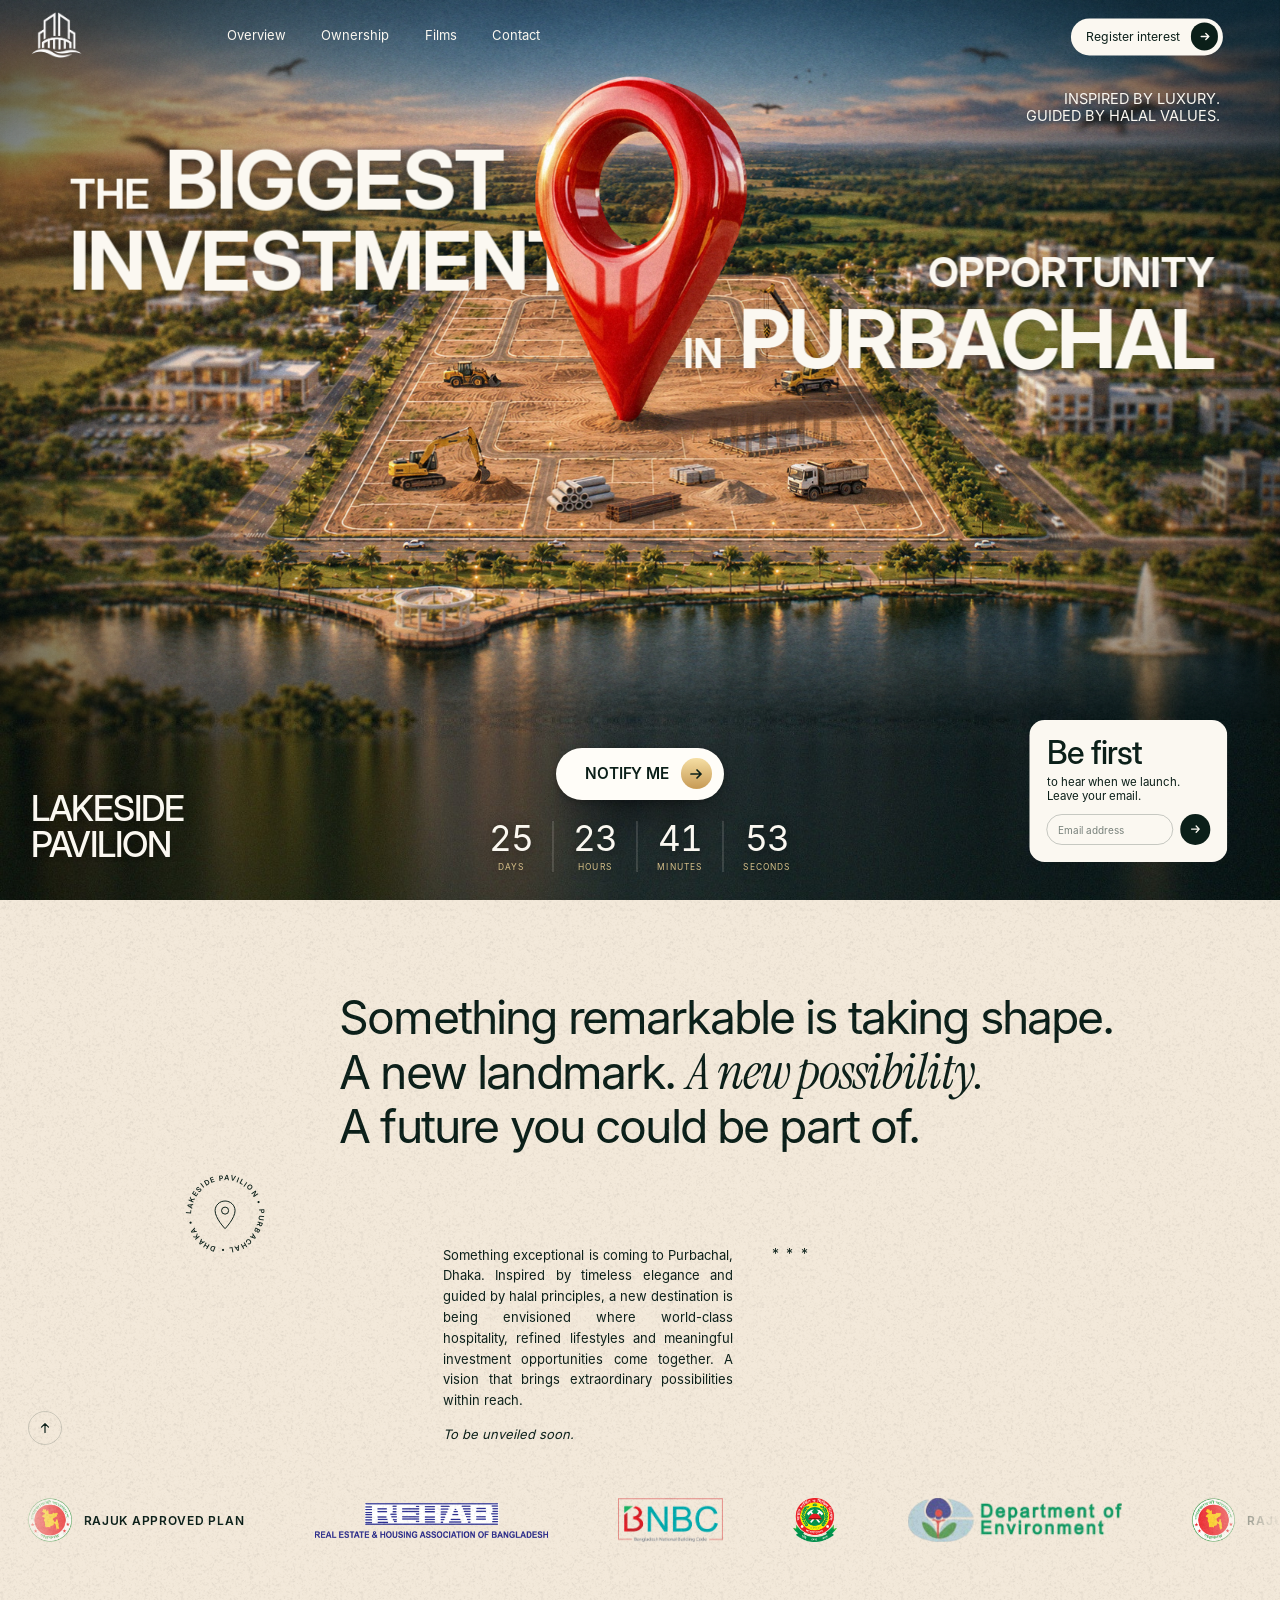
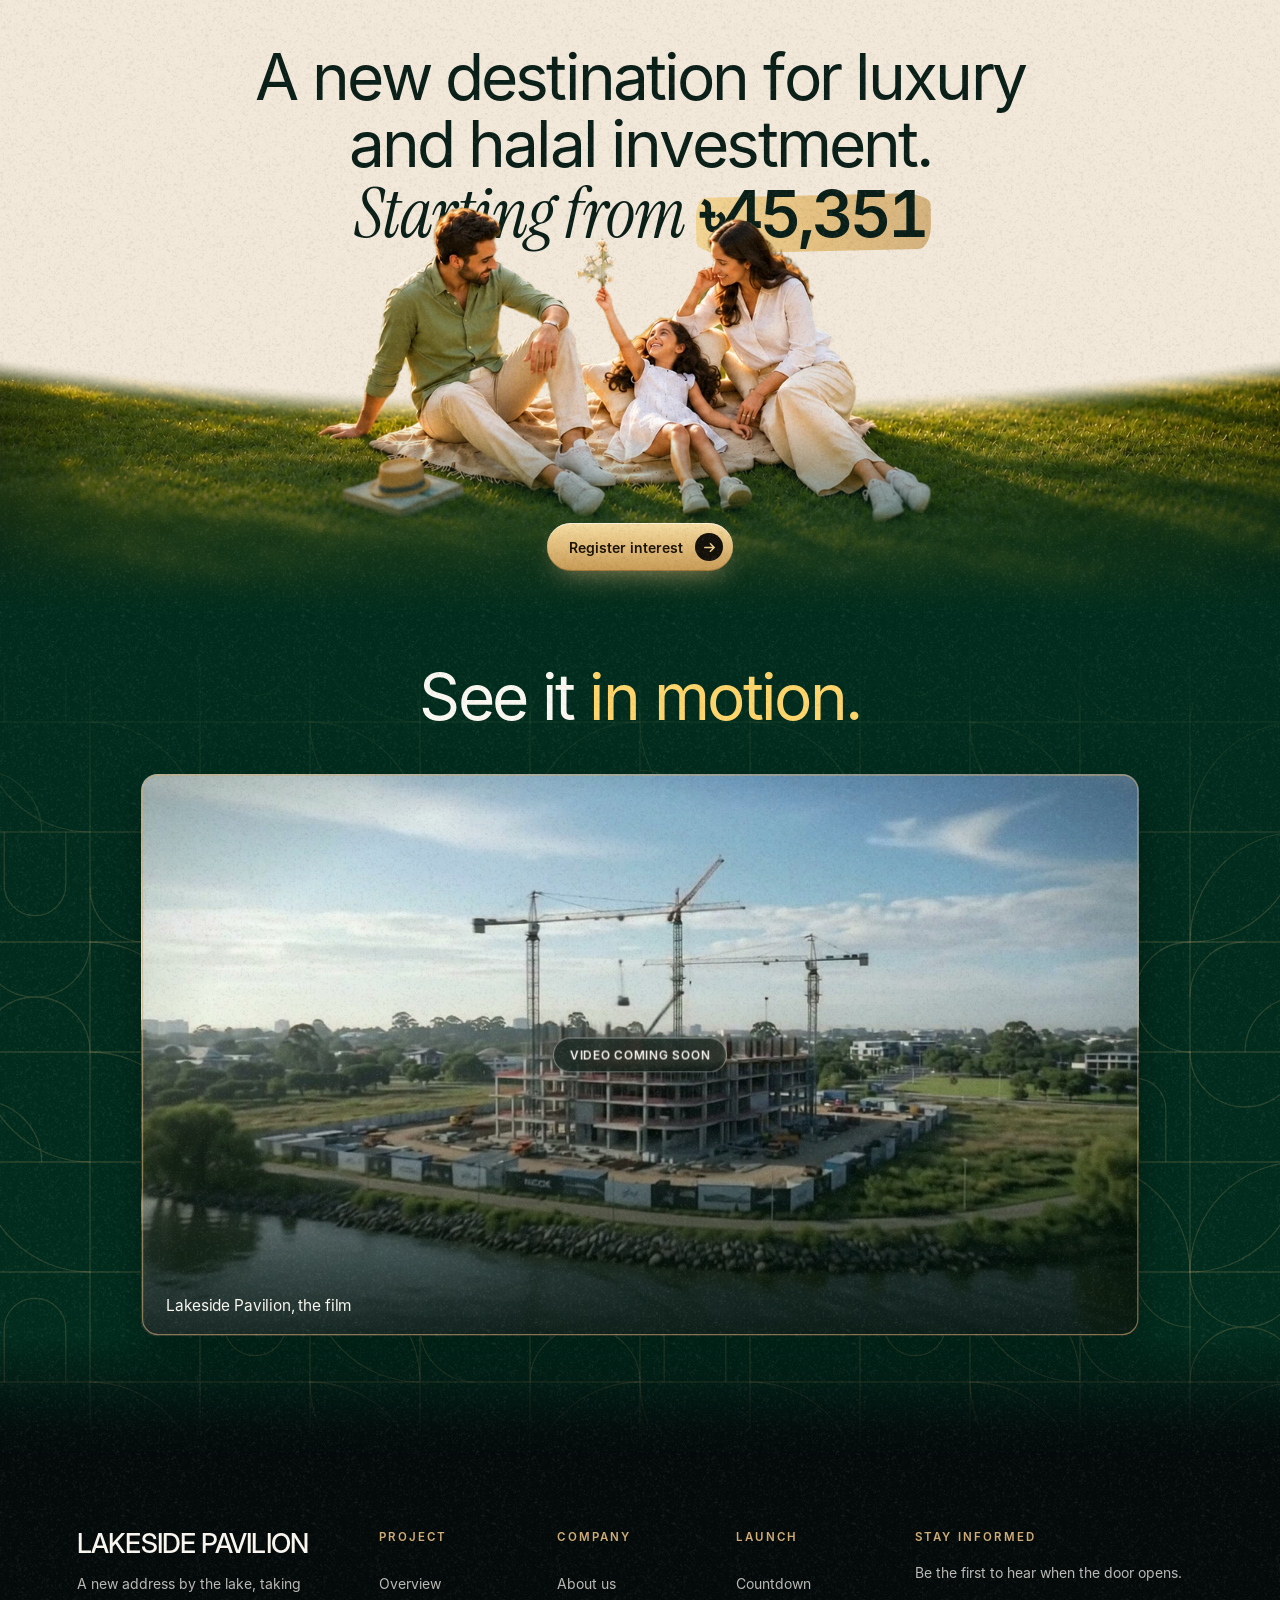
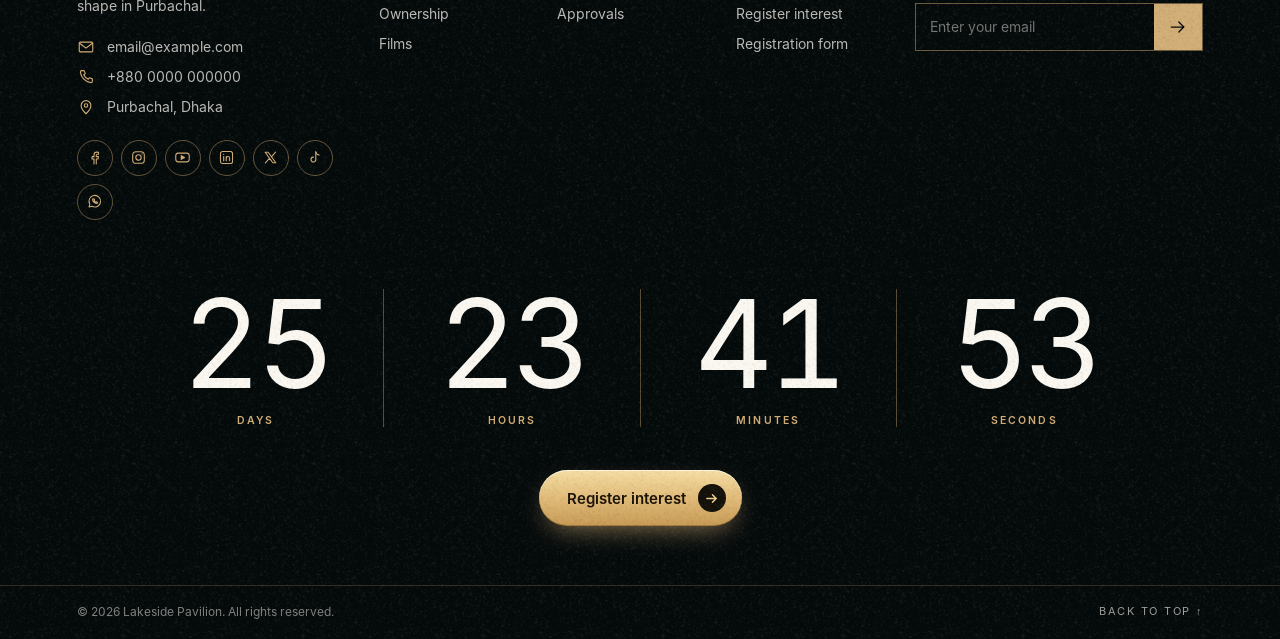
==== commit c18b07d1: "Family photo section, full-height hero, register page, single film - Section 3: family park photo cu" ====
--- a/index.html
+++ b/index.html
@@ -112,7 +112,7 @@
 
     <!-- EDIT: top-right text block (each <br> starts a new line) -->
     <p class="corner" data-move="corner-text">
-      Coming soon<br> to Purbachal,<br> Dhaka
+      Inspired by luxury.<br> Guided by halal values.
     </p>
 
     <!-- EDIT: the project name, second in size, under the right half of the big headline -->
@@ -158,7 +158,7 @@
 <div class="grain-zone">
 <section class="about" id="about" aria-labelledby="about-title">
   <!-- EDIT: the statement. Each <br> starts a new line; wrap words in <em> to make them italic serif. -->
-  <h2 class="about-statement" id="about-title">We are shaping <em>an address,</em> not just buildings. <br>A place defined by open water <br>and <em>a deep respect for the lake.</em></h2>
+  <h2 class="about-statement" id="about-title">Something remarkable is taking shape. <br>A new landmark. <em>A new possibility.</em> <br>A future you could be part of.</h2>
 
   <!-- round seal with turning text. EDIT: the words on the ring (keep them short). -->
   <svg class="about-seal" viewBox="0 0 120 120" role="img" aria-label="Lakeside Pavilion, Purbachal, Dhaka">
@@ -169,7 +169,7 @@
   </svg>
 
   <!-- EDIT: short paragraph -->
-  <p class="about-body">Lakeside Pavilion is taking shape on the lakefront in Purbachal, Dhaka. Plans, sizes and dates are still being finalised and will be announced soon.</p>
+  <p class="about-body">Something exceptional is coming to Purbachal, Dhaka. Inspired by timeless elegance and guided by halal principles, a new destination is being envisioned where world-class hospitality, refined lifestyles and meaningful investment opportunities come together. A vision that brings extraordinary possibilities within reach.<span class="about-soon">To be unveiled soon.</span></p>
   <p class="about-stars" aria-hidden="true">* * *</p>
 
   <!-- TRUST STRIP: a slowly moving row of approvals, memberships and partners, shown as names.
@@ -199,9 +199,17 @@
   <!-- EDIT: headline. It sits BEHIND the picture, so the scroll and the sleeve pass in front of it. -->
   <!-- The price counts down when the section is first seen: data-from is where it starts, data-count where it lands
        (keep the text inside the same as data-count), data-delay and data-length are milliseconds. -->
-  <h2 class="deed-title" id="deed-title">With only <span class="deed-price">&#2547;<span data-count="10000" data-from="99999" data-delay="750" data-length="2400">10,000</span></span> <br>you can be <br class="deed-br"><em>a property owner.</em></h2>
+  <h2 class="deed-title" id="deed-title">A new destination <span class="nw">for luxury</span> <br>and halal investment. <br><em>Starting from</em> <span class="deed-price">&#2547;<span data-count="10000" data-from="99999" data-delay="750" data-length="2400">10,000</span></span></h2>
   <!-- the picture in three pieces, so the hands can move a little: the field, the hand with the scroll, the open hand -->
-  <div class="deed-scene" role="img" aria-label="A hand in a suit passes a rolled document tied with a ribbon to an open hand, above a green field.">
+  <!-- The family photo replaces the hands for now. assets/family-park-cut.webp = the park photo with the trees, sky and
+       far lawn cut away (transparent), so the headline shows above the lawn and passes BEHIND the family's heads.
+       Made by tools/cut-park-smooth.py (one smooth lawn edge) from assets/source/family-park.png. The earlier photo (with the planter) is
+       assets/family-picnic-cut.webp: swap the file name below to go back to it. -->
+  <div class="deed-photo">
+    <img src="assets/family-park-cut.webp" width="1672" height="941" loading="lazy" alt="A family relaxing on a picnic blanket on a park lawn at golden hour, a little girl holding up a sprig of flowers.">
+  </div>
+  <!-- The hands picture is HIDDEN, not removed: delete the word "hidden" below (and the .deed-photo block above) to bring it back. -->
+  <div hidden class="deed-scene" role="img" aria-label="A hand in a suit passes a rolled document tied with a ribbon to an open hand, above a green field.">
     <img class="deed-field" src="assets/handover-field.webp" width="1672" height="701" loading="lazy" alt="">
     <img class="deed-hand deed-hand-l" src="assets/handover-left.webp" width="1732" height="701" loading="lazy" alt="">
     <img class="deed-hand deed-hand-r" src="assets/handover-right.webp" width="1732" height="701" loading="lazy" alt="">
@@ -262,6 +270,14 @@
   <!-- EDIT: headline (words inside <em> are shown in gold) -->
   <h2 class="reels-title" id="reels-title">See it <em>in motion.</em></h2>
   <ul class="reels-row">
+    <!-- ONE FILM (2026-11-20): assets/film/lakeside-film.mp4 (1080p web copy of Lakeside_Pavilion_TV_Loop_Final_v3.mp4)
+         with assets/film/lakeside-film.jpg as its cover. Press it to play with sound; press again to pause. -->
+    <li class="reel reel-film" data-reel>
+      <video src="assets/film/lakeside-film.mp4" poster="assets/film/lakeside-film.jpg" preload="metadata" playsinline loop aria-label="Lakeside Pavilion: the film"></video>
+      <button class="reel-play" type="button" aria-label="Play: Lakeside Pavilion, the film"><svg viewBox="0 0 24 24" aria-hidden="true"><path class="i-play" d="M8 5.5v13l11-6.5z"/><path class="i-pause" d="M7 5h3.6v14H7zM13.4 5H17v14h-3.6z"/></svg></button>
+      <p class="reel-name">Lakeside Pavilion, the film</p>
+    </li>
+    <!-- The four upright reels that were here before (no video files yet). To bring them back, move them out of this comment.
     <li class="reel" data-reel>
       <video src="assets/reels/01.mp4" poster="assets/reels/01.jpg" preload="none" playsinline loop aria-label="The pavilion and promenade on the lake front"></video>
       <button class="reel-play" type="button" aria-label="Play: The lake front"><svg viewBox="0 0 24 24" aria-hidden="true"><path class="i-play" d="M8 5.5v13l11-6.5z"/><path class="i-pause" d="M7 5h3.6v14H7zM13.4 5H17v14h-3.6z"/></svg></button>
@@ -282,6 +298,7 @@
       <button class="reel-play" type="button" aria-label="Play: The setting"><svg viewBox="0 0 24 24" aria-hidden="true"><path class="i-play" d="M8 5.5v13l11-6.5z"/><path class="i-pause" d="M7 5h3.6v14H7zM13.4 5H17v14h-3.6z"/></svg></button>
       <p class="reel-name">The setting</p>
     </li>
+    -->
   </ul>
 </section>
 </div>
@@ -321,6 +338,16 @@
         <li><svg viewBox="0 0 24 24" aria-hidden="true"><rect x="3" y="5.5" width="18" height="13" rx="1.5"/><path d="M3.5 7l8.5 6.5L20.5 7"/></svg><a href="mailto:email@example.com">email@example.com</a></li>
         <li><svg viewBox="0 0 24 24" aria-hidden="true"><path d="M6.5 3.5h3l1.5 4-2 1.5a12 12 0 0 0 6 6l1.5-2 4 1.5v3a2 2 0 0 1-2 2A16 16 0 0 1 4.500 5.500a2 2 0 0 1 2-2z"/></svg><span>+880 0000 000000</span></li>
         <li><svg viewBox="0 0 24 24" aria-hidden="true"><path d="M12 21s-6.500-6.200-6.500-11a6.500 6.500 0 0 1 13 0c0 4.800-6.500 11-6.500 11z"/><circle cx="12" cy="10" r="2.300"/></svg><span>Purbachal, Dhaka</span></li>
+      </ul>
+      <!-- SOCIAL LINKS. EDIT: put each page's real address in href (they are "#" placeholders). Delete a line to drop a network. -->
+      <ul class="foot-social">
+        <li><a href="#" aria-label="Lakeside Pavilion on Facebook" target="_blank" rel="noopener"><svg viewBox="0 0 24 24" aria-hidden="true"><path d="M14.5 21v-7h2.6l.4-3.2h-3V8.9c0-.9.3-1.6 1.6-1.6h1.6V4.5a20 20 0 0 0-2.4-.1c-2.4 0-4 1.4-4 4.1v2.3H8.6V14h2.7v7"/></svg></a></li>
+        <li><a href="#" aria-label="Lakeside Pavilion on Instagram" target="_blank" rel="noopener"><svg viewBox="0 0 24 24" aria-hidden="true"><rect x="3.8" y="3.8" width="16.4" height="16.4" rx="4.8"/><circle cx="12" cy="12" r="3.8"/><circle cx="17.1" cy="6.9" r=".9" fill="currentColor" stroke="none"/></svg></a></li>
+        <li><a href="#" aria-label="Lakeside Pavilion on YouTube" target="_blank" rel="noopener"><svg viewBox="0 0 24 24" aria-hidden="true"><rect x="2.5" y="5.8" width="19" height="12.4" rx="3.6"/><path d="M10.2 9.3v5.4l4.6-2.7z" fill="currentColor"/></svg></a></li>
+        <li><a href="#" aria-label="Lakeside Pavilion on LinkedIn" target="_blank" rel="noopener"><svg viewBox="0 0 24 24" aria-hidden="true"><rect x="3.5" y="3.5" width="17" height="17" rx="3"/><path d="M8 10.5v6M8 7.4v.2M11.6 16.5v-6M11.6 13.4c0-1.7 1.1-2.9 2.6-2.9s2.2 1 2.2 2.7v3.3"/></svg></a></li>
+        <li><a href="#" aria-label="Lakeside Pavilion on X" target="_blank" rel="noopener"><svg viewBox="0 0 24 24" aria-hidden="true"><path d="M4.5 4.5h4.2l10.8 15h-4.2zM19.2 4.5l-5.9 6.6M10.7 12.9l-5.9 6.6"/></svg></a></li>
+        <li><a href="#" aria-label="Lakeside Pavilion on TikTok" target="_blank" rel="noopener"><svg viewBox="0 0 24 24" aria-hidden="true"><path d="M13.8 3.8v11.1a3.4 3.4 0 1 1-3.4-3.4"/><path d="M13.8 3.8c.3 2.6 2.1 4.4 4.9 4.6"/></svg></a></li>
+        <li><a href="#" aria-label="Lakeside Pavilion on WhatsApp" target="_blank" rel="noopener"><svg viewBox="0 0 24 24" aria-hidden="true"><path d="M4.3 19.7l1.1-3.9a8.2 8.2 0 1 1 3.1 3z"/><path d="M9.3 8.4c-.3 3.3 3 6.6 6.3 6.3l.8-1.4-1.9-1-.9.8a4.6 4.6 0 0 1-2.1-2.1l.8-.9-1-1.9z"/></svg></a></li>
       </ul>
     </div>
     <nav class="foot-col" aria-label="Project">
@@ -341,6 +368,8 @@
       <a href="#top">Countdown</a>
       <a hidden href="#soon">Opening soon</a>
       <a href="#top" data-focus-email>Register interest</a>
+      <!-- opens the form on a page of its own (register.html) -->
+      <a href="register.html">Registration form</a>
     </nav>
     <div class="foot-news">
       <h3>Stay informed</h3>
@@ -368,6 +397,30 @@
   </div>
 </footer>
 </div>
+<!-- REGISTER INTEREST FORM: a pop-up that opens from every "Register interest", "Notify me" and "Be the first to know" button.
+     EDIT: the title, line and choices. The form is NOT connected yet: see "Register interest form" in js/main.js. -->
+<dialog class="ri" id="register" aria-labelledby="ri-title">
+  <form class="ri-form" id="ri-form" novalidate>
+    <span class="ri-fx" aria-hidden="true"><i class="ri-light"></i><i class="ri-grain"></i></span>
+    <button class="ri-close" type="button" aria-label="Close" data-ri-close><svg viewBox="0 0 24 24" aria-hidden="true"><path d="M6 6l12 12M18 6L6 18"/></svg></button>
+    <h2 class="ri-title" id="ri-title"><span class="ri-w">Register your</span> <em class="ri-w">interest</em></h2>
+
+    <div class="ri-grid">
+      <label class="ri-field"><span>Name</span>
+        <input name="name" type="text" autocomplete="name" required placeholder="Your name"></label>
+      <label class="ri-field"><span>Phone Number</span>
+        <input name="phone" type="tel" inputmode="tel" autocomplete="tel" required placeholder="+880 1XXX-XXXXXX"></label>
+      <label class="ri-field"><span>Email</span>
+        <input name="email" type="email" inputmode="email" autocomplete="email" required placeholder="name@example.com"></label>
+    </div>
+
+    <div class="ri-foot">
+      <button class="ri-submit" type="submit"><span class="ri-submit-text">Register interest</span><span class="ri-submit-arrow" aria-hidden="true"><svg viewBox="0 0 24 24"><path d="M5 12h14M13 6l6 6-6 6"/></svg></span></button>
+      <p class="ri-note" id="ri-note" role="status" aria-live="polite"></p>
+    </div>
+  </form>
+</dialog>
+
 <script src="js/main.js"></script>
 <script>if (LP_EDIT) { var s = document.createElement('script'); s.src = 'js/edit.js'; document.body.appendChild(s); }</script>
 </body>
--- a/css/styles.css
+++ b/css/styles.css
@@ -588,6 +588,31 @@
   .hero { display: flex; flex-direction: column; min-height: 100vh; min-height: 100svh; background: var(--ink); }
   .frame { flex: none; }
   .hero-water { display: block; flex: 1 0 0; position: relative; overflow: hidden; }
+  /* TALL WINDOWS (2026-11-20): instead of a separate strip under the photo, the frame itself grows to the window
+     height. The photo stays at the top at its 16:9 size, the lake continues below it (the photo's bottom edge
+     mirrored, so the join is seamless), and the bottom row (name, button, countdown, card) moves down by the extra
+     height, so it always sits at the bottom of the screen with no empty band. */
+  .frame { aspect-ratio: 1672 / 941; min-height: 100vh; min-height: 100svh; }
+  .frame > * { --extra: max(0px, 100svh - 100cqw * 941 / 1672); }
+  .frame > :is(.photo, .pin) { bottom: auto; height: auto; aspect-ratio: 1672 / 941; }
+  .frame > :is(.tag, .cta, .facts, .count) { margin-top: var(--extra); }
+  /* the continued lake: assets/lake-extend.jpg starts with the photo's own last 64 rows (vignette included), then
+     the bottom colours drawn down as soft reflections with matching grain, fading into the page dark. The strip
+     starts 64 design px above the photo's bottom, and the photo's last 48 px fade out over it, so there is no line. */
+  .frame::before { content: ""; position: absolute; left: 0; right: 0; top: calc(100cqw * (941 - 64) / 1672); bottom: 0; pointer-events: none;
+    background: var(--ink) url("../assets/lake-extend.jpg") center top / 100% auto no-repeat; }
+  .frame > .photo { -webkit-mask-image: linear-gradient(to bottom, #000 calc(100% - 48 * var(--u)), transparent);
+                            mask-image: linear-gradient(to bottom, #000 calc(100% - 48 * var(--u)), transparent); }
+  .hero-water { display: none; }
+  /* the lake strip zooms and brightens WITH the photo during the opening (same scale about the same centre point,
+     which sits 44% of a photo-height above the strip), so the two always line up with no split */
+  .frame::before { transform-origin: 49.5% calc(-.44 * 100cqw * 941 / 1672 + 64 * 100cqw / 1672); }
+  .intro-wait .frame::before { transform: scale(var(--zoom-from)); filter: brightness(.3) saturate(.7); animation: lp-settle 0s 3s forwards; }
+  .intro-play .frame::before {
+    animation: lp-pullback calc(4.4s * var(--intro-speed)) cubic-bezier(.22, .61, .36, 1) both,
+               lp-brighten calc(2.4s * var(--intro-speed)) cubic-bezier(.4, 0, .2, 1) both;
+    animation-delay: calc(.15s * var(--intro-speed));
+  }
   .hero-water > div { position: absolute; left: 0; top: 0; width: 100%; aspect-ratio: 1672 / 941; transform: scaleY(-1); background: url("../assets/bg.jpg") center / 100% 100% no-repeat; }
   .hero-water > div::after {
     content: ""; position: absolute; inset: 0;
@@ -754,6 +779,20 @@
 .deed-hand { transition-delay: calc(.7s * var(--deed-speed)); }
 .deed-btn { transition-delay: calc(1.7s * var(--deed-speed)); }
 @media (prefers-reduced-motion: reduce) { .deed-scene, .deed-title .dc { transition: none; } }
+/* FAMILY PHOTO (in place of the hidden hands picture): the photo is cut out above the lawn, so the ivory shows there
+   and the headline (z-index 0) sits behind the family's heads (z-index 1). "--photo-lift" pulls the photo up under the
+   headline (more = heads cover more of the last line). "--photo-focus" is the part kept when the phone crops it. */
+.deed-photo { --photo-focus: 52% 70%; --photo-lift: 53vw; position: relative; z-index: 1; margin-top: calc(var(--photo-lift) * -1); height: 112vw; overflow: hidden; pointer-events: none;
+  transform-origin: 50% 100%; transition: scale calc(3.2s * var(--deed-speed)) cubic-bezier(.22, .61, .36, 1), filter calc(2.2s * var(--deed-speed)) cubic-bezier(.4, 0, .2, 1); }
+.deed-photo img { width: 100%; height: 100%; object-fit: cover; object-position: var(--photo-focus); display: block; }
+.deed.is-waiting .deed-photo { scale: 1.07; filter: brightness(.82) saturate(.8); }
+@media (max-width: 899px) {
+  .deed-photo::after { content: ""; position: absolute; inset: 0 0 -1px 0; background: linear-gradient(to bottom, rgb(2 45 30 / 0) 62%, var(--emerald-dark) 98%); }
+}
+@media (min-width: 900px) {
+  .deed-photo { --photo-lift: 28vw; height: auto; aspect-ratio: 1672 / 941; }
+}
+@media (prefers-reduced-motion: reduce) { .deed-photo { transition: none; } }
 
 /* ==========================================================================
    NUMBER STRIP (after the ownership offer, before the gallery): four big
@@ -929,6 +968,16 @@
 .reels-title, .reel { transition-property: opacity, translate, box-shadow; transition-duration: .9s, .9s, .35s; transition-timing-function: cubic-bezier(.16, 1, .3, 1); }
 .reel:nth-child(1) { transition-delay: .1s, .1s, 0s; } .reel:nth-child(2) { transition-delay: .2s, .2s, 0s; } .reel:nth-child(3) { transition-delay: .3s, .3s, 0s; } .reel:nth-child(4) { transition-delay: .4s, .4s, 0s; }
 .reels.is-waiting :is(.reels-title, .reel) { opacity: 0; translate: 0 30px; }
+/* ONE WIDE FILM (16:9) instead of the row of upright reels */
+.reel.reel-film { width: 100%; max-width: none; aspect-ratio: 16 / 9; }
+.reels-row:has(.reel-film) { justify-content: center; overflow: visible; }
+.reel-film .reel-name { font-size: 15px; }
+@media (min-width: 900px) {
+  .reel.reel-film { width: min(78vw, 1400px); }
+  .reel-film .reel-play { width: 84px; height: 84px; }
+  .reel-film .reel-play svg { width: 32px; height: 32px; }
+  .reel-film .reel-name { left: 2vw; bottom: 1.6vw; font-size: clamp(15px, 1.2vw, 22px); }
+}
 
 /* ==========================================================================
    CLOSING SECTION (last on the page): "A new door is opening soon" over the
@@ -1049,6 +1098,10 @@
 .foot-contact li { display: flex; align-items: center; gap: 12px; }
 .foot-contact svg { flex: none; width: 18px; height: 18px; color: var(--gold-line); }
 .foot-contact a { color: inherit; text-decoration: none; }
+.foot-social { display: flex; flex-wrap: wrap; gap: 8px; margin: 24px 0 0; padding: 0; list-style: none; }
+.foot-social a { display: grid; place-items: center; width: 36px; height: 36px; border: 1px solid rgb(210 174 119 / .45); border-radius: 50%; color: var(--gold-line); transition: background .3s, color .3s, border-color .3s, translate .3s cubic-bezier(.16, 1, .3, 1); }
+.foot-social svg { width: 17px; height: 17px; }
+.foot-social a:hover, .foot-social a:focus-visible { background: var(--gold-line); border-color: var(--gold-line); color: #050a0b; translate: 0 -2px; outline: none; }
 .foot h3 { margin: 0 0 18px; font-size: 11.5px; font-weight: 600; letter-spacing: .18em; text-transform: uppercase; color: var(--gold-line); }
 .foot-col { display: flex; flex-direction: column; align-items: flex-start; gap: 13px; }
 .foot-col a { position: relative; color: var(--foot-ink); text-decoration: none; font-size: 14px; transition: color .25s; }
@@ -1368,3 +1421,135 @@
   .tag, .cta, .count { position: relative; z-index: 3; }
   .tag { margin-top: calc(-1 * var(--onlake)); padding-top: 0; filter: drop-shadow(0 2px 8px rgb(4 12 10 / .5)); }
 }
+
+/* CONTENT UPDATE 2026-11-18 (TVC & UI Correction.pdf): closing line of the About paragraph, longer offer headline */
+.about-soon { display: block; margin-top: 1em; font-style: italic; }
+@media (min-width: 900px) { .deed-title { font-size: 5vw; line-height: 1.04; } }
+@media (max-width: 899px) { .deed-title { font-size: 8.6vw; line-height: 1.06; } }
+.corner br { display: inline; }   /* the two short phrases stay on their own lines on phones too */
+.deed-scene { margin-top: 2vw; }  /* keep the price clear of the scroll now that the headline is three lines */
+@media (min-width: 900px) { .deed-scene { margin-top: -4vw; } }
+.deed-title .nw { white-space: nowrap; }
+
+/* REGISTER INTEREST FORM: the pop-up opened by every register / notify button (markup at the end of index.html).
+   Two panels on wide screens: a golden-hour photo on the left, the form on deep emerald with gold hairlines on the right.
+   Narrow screens drop the photo. Old version: assets/source/styles-before-ri-luxe.css */
+html.ri-open { overflow: hidden; }
+.ri { --ri-gold: #9C7A3C; --ri-gold-hi: #C9A45E; --ri-line: rgb(156 122 60 / .32); --ri-text: #17130D; --ri-mute: rgb(23 19 13 / .55);
+  width: min(480px, calc(100% - 24px)); max-height: calc(100dvh - 24px); margin: auto; padding: 0; border: 0; border-radius: 28px;
+  background: #F6EFE3; color: var(--ri-text); color-scheme: light; overflow: auto; scrollbar-width: thin; scrollbar-color: var(--ri-line) transparent;
+  box-shadow: 0 0 0 1px rgb(216 192 138 / .45), 0 40px 120px rgb(0 0 0 / .55), 0 10px 30px rgb(0 0 0 / .3); }
+.ri::backdrop { background: radial-gradient(120% 90% at 50% 45%, rgb(30 22 12 / .45), rgb(6 5 3 / .9)); backdrop-filter: blur(10px) saturate(.8); -webkit-backdrop-filter: blur(10px) saturate(.8); }
+.ri[open] { animation: ri-in .7s cubic-bezier(.16, 1, .3, 1); }
+.ri[open]::backdrop { animation: ri-fade .5s ease; }
+@keyframes ri-in { from { opacity: 0; transform: translateY(24px) scale(.985); } }
+@keyframes ri-fade { from { opacity: 0; } }
+.ri-shell { display: grid; grid-template-columns: 1fr; min-height: 100%; }
+@media (min-width: 860px) { .ri-shell { grid-template-columns: 38% 1fr; } }
+
+/* left: the photo panel */
+.ri-art { position: relative; display: none; overflow: hidden; isolation: isolate; }
+@media (min-width: 860px) { .ri-art { display: block; } }
+.ri-photo { position: absolute; inset: 0; width: 100%; height: 100%; object-fit: cover; object-position: 50% 100%; z-index: -2; transform: scale(1.06); }
+.ri[open] .ri-photo { animation: ri-drift 14s ease-out forwards; }
+@keyframes ri-drift { to { transform: scale(1); } }
+.ri-art::before { content: ""; position: absolute; inset: 0; z-index: -1;
+  background: linear-gradient(180deg, rgb(2 31 21 / .72) 0%, rgb(2 31 21 / .05) 32%, rgb(2 31 21 / .15) 55%, rgb(2 25 17 / .94) 100%), linear-gradient(90deg, transparent 70%, rgb(2 31 21 / .55)); }
+.ri-art::after { content: ""; position: absolute; inset: 14px; border: 1px solid rgb(241 223 176 / .32); pointer-events: none; }
+.ri-logo { position: absolute; top: 34px; left: 34px; width: 54px; height: auto; opacity: .95; }
+.ri-art-copy { position: absolute; left: 34px; right: 34px; bottom: 34px; }
+.ri-art-line { margin: 0 0 18px; font: 400 30px/1.02 var(--display); letter-spacing: -.035em; color: #fff; }
+.ri-art-line em { font-family: "LP Serif", Georgia, serif; font-style: italic; font-size: 1.12em; letter-spacing: -.01em; color: var(--ri-gold-hi); }
+.ri-art-meta { display: flex; gap: 10px; margin: 0; padding-top: 14px; border-top: 1px solid rgb(241 223 176 / .35); font-size: 10px; letter-spacing: .24em; text-transform: uppercase; color: rgb(255 255 255 / .72); }
+.ri-art-meta span + span::before { content: "◆"; margin-right: 10px; font-size: 6px; vertical-align: 2px; color: var(--ri-gold); }
+
+/* right: the form */
+.ri-form { position: relative; padding: 46px 30px 34px; isolation: isolate; overflow: hidden; border-radius: inherit;
+  background: radial-gradient(140% 110% at 50% 45%, transparent 55%, rgb(110 80 36 / .22) 100%), radial-gradient(120% 70% at 85% -10%, rgb(255 255 255 / .75), transparent 60%), radial-gradient(90% 60% at 0% 110%, rgb(216 192 138 / .22), transparent 70%), linear-gradient(165deg, #FBF7EF 0%, #F4EBDC 55%, #EEE2CC 100%); }
+@media (min-width: 560px) { .ri-form { padding: 56px 48px 44px; } }
+.ri-form::before { content: ""; position: absolute; inset: 14px; border: 1px solid var(--ri-line); border-radius: 18px; pointer-events: none; z-index: -1; }
+.ri-close { position: absolute; top: 28px; right: 28px; width: 40px; height: 40px; display: grid; place-items: center; border: 1px solid var(--ri-line); border-radius: 50%; background: transparent; color: var(--ri-gold); cursor: pointer; transition: background .3s, color .3s, transform .5s cubic-bezier(.16, 1, .3, 1); }
+.ri-close:hover { background: var(--ri-gold); color: #FBF7EF; transform: rotate(90deg); }
+.ri-close svg { width: 14px; height: 14px; fill: none; stroke: currentColor; stroke-width: 1.5; stroke-linecap: round; }
+.ri-kicker { display: flex; align-items: center; gap: 12px; margin: 0 0 18px; padding-right: 52px; font-size: 10.5px; letter-spacing: .28em; text-transform: uppercase; color: var(--ri-gold); }
+.ri-kicker i { width: 28px; height: 1px; background: currentColor; flex: none; }
+.ri-title { margin: 0 0 34px; padding-right: 48px; font: 400 clamp(32px, 8vw, 42px)/1 var(--display); letter-spacing: -.045em; color: var(--ri-text); }
+.ri-title em { font: inherit; letter-spacing: inherit;
+  background: linear-gradient(100deg, #8E6C30 0%, #C9A45E 45%, #A9843F 70%, #7E5F28 100%); -webkit-background-clip: text; background-clip: text; color: transparent; padding-right: .08em; }
+.ri-lead { margin: 14px 0 30px; max-width: 34em; font-size: 14px; line-height: 1.6; color: var(--ri-mute); }
+
+.ri-grid { display: grid; grid-template-columns: 1fr; gap: 22px 28px; }
+.ri-field { position: relative; display: grid; gap: 4px; font-size: 10px; font-weight: 600; letter-spacing: .22em; text-transform: uppercase; color: var(--ri-gold); }
+.ri-field i { font-style: normal; font-weight: 400; letter-spacing: .14em; color: var(--ri-mute); margin-left: 6px; }
+.ri-form > .ri-field { margin-top: 26px; }
+.ri-field input, .ri-field textarea { width: 100%; padding: 10px 0 11px; border: 0; border-bottom: 1px solid rgb(23 19 13 / .18); border-radius: 0; background: transparent; color: var(--ri-text); font: 400 16px/1.4 var(--body); letter-spacing: 0; text-transform: none; caret-color: var(--ri-gold); transition: border-color .3s; }
+.ri-field textarea { resize: none; min-height: 46px; }
+.ri-field::after { content: ""; position: absolute; left: 0; right: 0; bottom: 0; height: 1px; background: linear-gradient(90deg, var(--ri-gold), var(--ri-gold-hi)); transform: scaleX(0); transform-origin: left; transition: transform .6s cubic-bezier(.16, 1, .3, 1); }
+.ri-field:focus-within::after { transform: scaleX(1); }
+.ri-field input::placeholder, .ri-field textarea::placeholder { color: rgb(23 19 13 / .3); }
+.ri-field :is(input, textarea):focus { outline: none; }
+.ri-field input:-webkit-autofill { -webkit-text-fill-color: #17130D; -webkit-box-shadow: 0 0 0 40px #F6EFE3 inset; }
+.ri [aria-invalid="true"] { border-bottom-color: #B3412E; }
+
+.ri-choices { margin: 30px 0 0; padding: 0; border: 0; display: grid; grid-template-columns: 1fr 1fr; gap: 8px; }
+.ri-choices legend { margin-bottom: 12px; padding: 0; font-size: 10px; font-weight: 600; letter-spacing: .22em; text-transform: uppercase; color: var(--ri-gold); }
+.ri-choices label { position: relative; cursor: pointer; }
+.ri-choices input { position: absolute; opacity: 0; pointer-events: none; }
+.ri-choices span { position: relative; display: flex; align-items: center; gap: 12px; height: 100%; padding: 13px 14px; border: 1px solid rgb(244 236 221 / .16); font-size: 13.5px; color: rgb(244 236 221 / .78); background: rgb(255 255 255 / .02); transition: border-color .3s, background .3s, color .3s; }
+.ri-choices span::before { content: ""; flex: none; width: 7px; height: 7px; border: 1px solid rgb(216 192 138 / .6); transform: rotate(45deg); transition: background .3s, box-shadow .3s; }
+.ri-choices label:hover span { border-color: rgb(216 192 138 / .45); color: #fff; }
+.ri-choices input:checked + span { border-color: var(--ri-gold); color: #fff; background: linear-gradient(135deg, rgb(216 192 138 / .16), rgb(216 192 138 / .04)); }
+.ri-choices input:checked + span::before { background: var(--ri-gold); box-shadow: 0 0 10px rgb(241 223 176 / .7); }
+.ri-choices input:focus-visible + span { outline: 1px solid var(--ri-gold-hi); outline-offset: 3px; }
+
+.ri-consent { position: relative; display: flex; align-items: flex-start; gap: 12px; margin-top: 26px; font-size: 13px; line-height: 1.45; color: var(--ri-mute); cursor: pointer; }
+.ri-consent input { position: absolute; opacity: 0; width: 16px; height: 16px; margin: 0; }
+.ri-consent b { flex: none; width: 16px; height: 16px; margin-top: 1px; border: 1px solid rgb(216 192 138 / .6); display: grid; place-items: center; transition: background .25s; }
+.ri-consent b::after { content: ""; width: 8px; height: 4px; border: solid #022D1E; border-width: 0 0 1.6px 1.6px; transform: translateY(-1px) rotate(-45deg) scale(0); transition: transform .25s; }
+.ri-consent input:checked + b { background: var(--ri-gold); }
+.ri-consent input:checked + b::after { transform: translateY(-1px) rotate(-45deg) scale(1); }
+.ri-consent input:focus-visible + b { outline: 1px solid var(--ri-gold-hi); outline-offset: 3px; }
+.ri-consent input[aria-invalid="true"] + b { border-color: #E0866F; }
+
+.ri-foot { display: flex; flex-direction: column; align-items: stretch; gap: 14px; margin-top: 38px; }
+.ri-submit { position: relative; overflow: hidden; display: flex; align-items: center; justify-content: space-between; height: 58px; padding: 0 9px 0 26px; border: 0; border-radius: 16px; cursor: pointer;
+  background: linear-gradient(180deg, #2A241B 0%, #15110B 100%); color: #F3E3B6; font: 600 12px var(--body); letter-spacing: .26em; text-transform: uppercase;
+  box-shadow: 0 12px 28px rgb(23 19 13 / .25), inset 0 1px 0 rgb(255 255 255 / .12); transition: box-shadow .4s, transform .4s cubic-bezier(.16, 1, .3, 1); }
+.ri-submit::after { content: ""; position: absolute; top: 0; bottom: 0; left: -40%; width: 30%; background: linear-gradient(100deg, transparent, rgb(241 223 176 / .22), transparent); transform: skewX(-20deg); transition: left .9s cubic-bezier(.16, 1, .3, 1); }
+.ri-submit:hover { transform: translateY(-1px); box-shadow: 0 18px 36px rgb(23 19 13 / .3), 0 0 0 1px rgb(201 164 94 / .7), inset 0 1px 0 rgb(255 255 255 / .12); }
+.ri-submit:hover::after { left: 120%; }
+.ri-submit:focus-visible { outline: 1px solid var(--ri-gold-hi); outline-offset: 4px; }
+.ri-submit-arrow { width: 40px; height: 40px; border-radius: 11px; display: grid; place-items: center; background: linear-gradient(135deg, #E9D39C, #C29D58); color: #15110B; transition: transform .4s cubic-bezier(.16, 1, .3, 1); }
+.ri-submit:hover .ri-submit-arrow { transform: translateX(3px); }
+.ri-submit svg { width: 16px; height: 16px; fill: none; stroke: currentColor; stroke-width: 1.6; stroke-linecap: round; stroke-linejoin: round; }
+.ri-note { margin: 0; font-size: 13px; line-height: 1.45; min-height: 0; }
+.ri-note:empty { display: none; }
+.ri-note.is-error { color: #B3412E; }
+.ri-note.is-ok { color: var(--ri-gold); }
+@media (max-width: 480px) { .ri-kicker { letter-spacing: .2em; font-size: 10px; } .ri-kicker i { width: 18px; } .ri-choices span { font-size: 13px; padding: 12px; } }
+@media (prefers-reduced-motion: reduce) { .ri[open], .ri[open]::backdrop, .ri[open] .ri-photo { animation: none; } .ri-photo { transform: none; } }
+
+/* Cinematic layer of the pop-up: warm key light, fine film grain, a staggered opening */
+.ri-fx { position: absolute; inset: 0; z-index: 3; pointer-events: none; border-radius: inherit; overflow: hidden; }
+.ri-fx i { position: absolute; display: block; }
+.ri-light { inset: -30%; z-index: -1; background: radial-gradient(38% 30% at 70% 22%, rgb(255 226 168 / .38), transparent 70%), radial-gradient(30% 24% at 20% 80%, rgb(233 196 128 / .18), transparent 70%); mix-blend-mode: soft-light; animation: ri-light 16s ease-in-out infinite alternate; }
+@keyframes ri-light { from { transform: translate(-4%, -3%) rotate(-2deg); } to { transform: translate(5%, 4%) rotate(3deg); } }
+/* grain: very fine noise, drawn in the browser so it stays crisp at any size; flickers like film */
+.ri-grain { inset: -100px; opacity: .3; mix-blend-mode: multiply;
+  background: url("data:image/svg+xml,%3Csvg xmlns='http://www.w3.org/2000/svg' width='220' height='220'%3E%3Cfilter id='n'%3E%3CfeTurbulence type='fractalNoise' baseFrequency='1.15' numOctaves='2' stitchTiles='stitch'/%3E%3CfeColorMatrix values='0 0 0 0 .32 0 0 0 0 .25 0 0 0 0 .15 0 0 0 1.6 -.55'/%3E%3C/filter%3E%3Crect width='100%25' height='100%25' filter='url(%23n)'/%3E%3C/svg%3E") 0 0 / 220px 220px;
+  animation: ri-grain .9s steps(6) infinite; }
+@keyframes ri-grain { 0% { transform: translate(0, 0); } 17% { transform: translate(-37px, 21px); } 33% { transform: translate(24px, -46px); } 50% { transform: translate(-51px, -12px); } 67% { transform: translate(43px, 33px); } 83% { transform: translate(-14px, 52px); } 100% { transform: translate(0, 0); } }
+/* opening: the card lifts out of the dark, then title and fields arrive one by one like credits */
+.ri[open] { animation: ri-in 1s cubic-bezier(.16, 1, .3, 1); }
+@keyframes ri-in { from { opacity: 0; transform: translateY(30px) scale(.97); filter: blur(10px) brightness(.6); } }
+.ri[open] .ri-w, .ri[open] .ri-field, .ri[open] .ri-foot, .ri[open] .ri-close { animation: ri-rise 1s cubic-bezier(.16, 1, .3, 1) both; }
+.ri-w { display: inline-block; }
+.ri[open] .ri-title > span.ri-w { animation-delay: .18s; }
+.ri[open] .ri-title > em.ri-w { animation-delay: .32s; }
+.ri[open] .ri-field:nth-child(1) { animation-delay: .46s; }
+.ri[open] .ri-field:nth-child(2) { animation-delay: .56s; }
+.ri[open] .ri-field:nth-child(3) { animation-delay: .66s; }
+.ri[open] .ri-foot { animation-delay: .8s; }
+.ri[open] .ri-close { animation-delay: .9s; }
+@keyframes ri-rise { from { opacity: 0; transform: translateY(16px); filter: blur(6px); } }
+@media (prefers-reduced-motion: reduce) { .ri-light, .ri-grain, .ri[open] .ri-w, .ri[open] .ri-field, .ri[open] .ri-foot, .ri[open] .ri-close { animation: none; } }
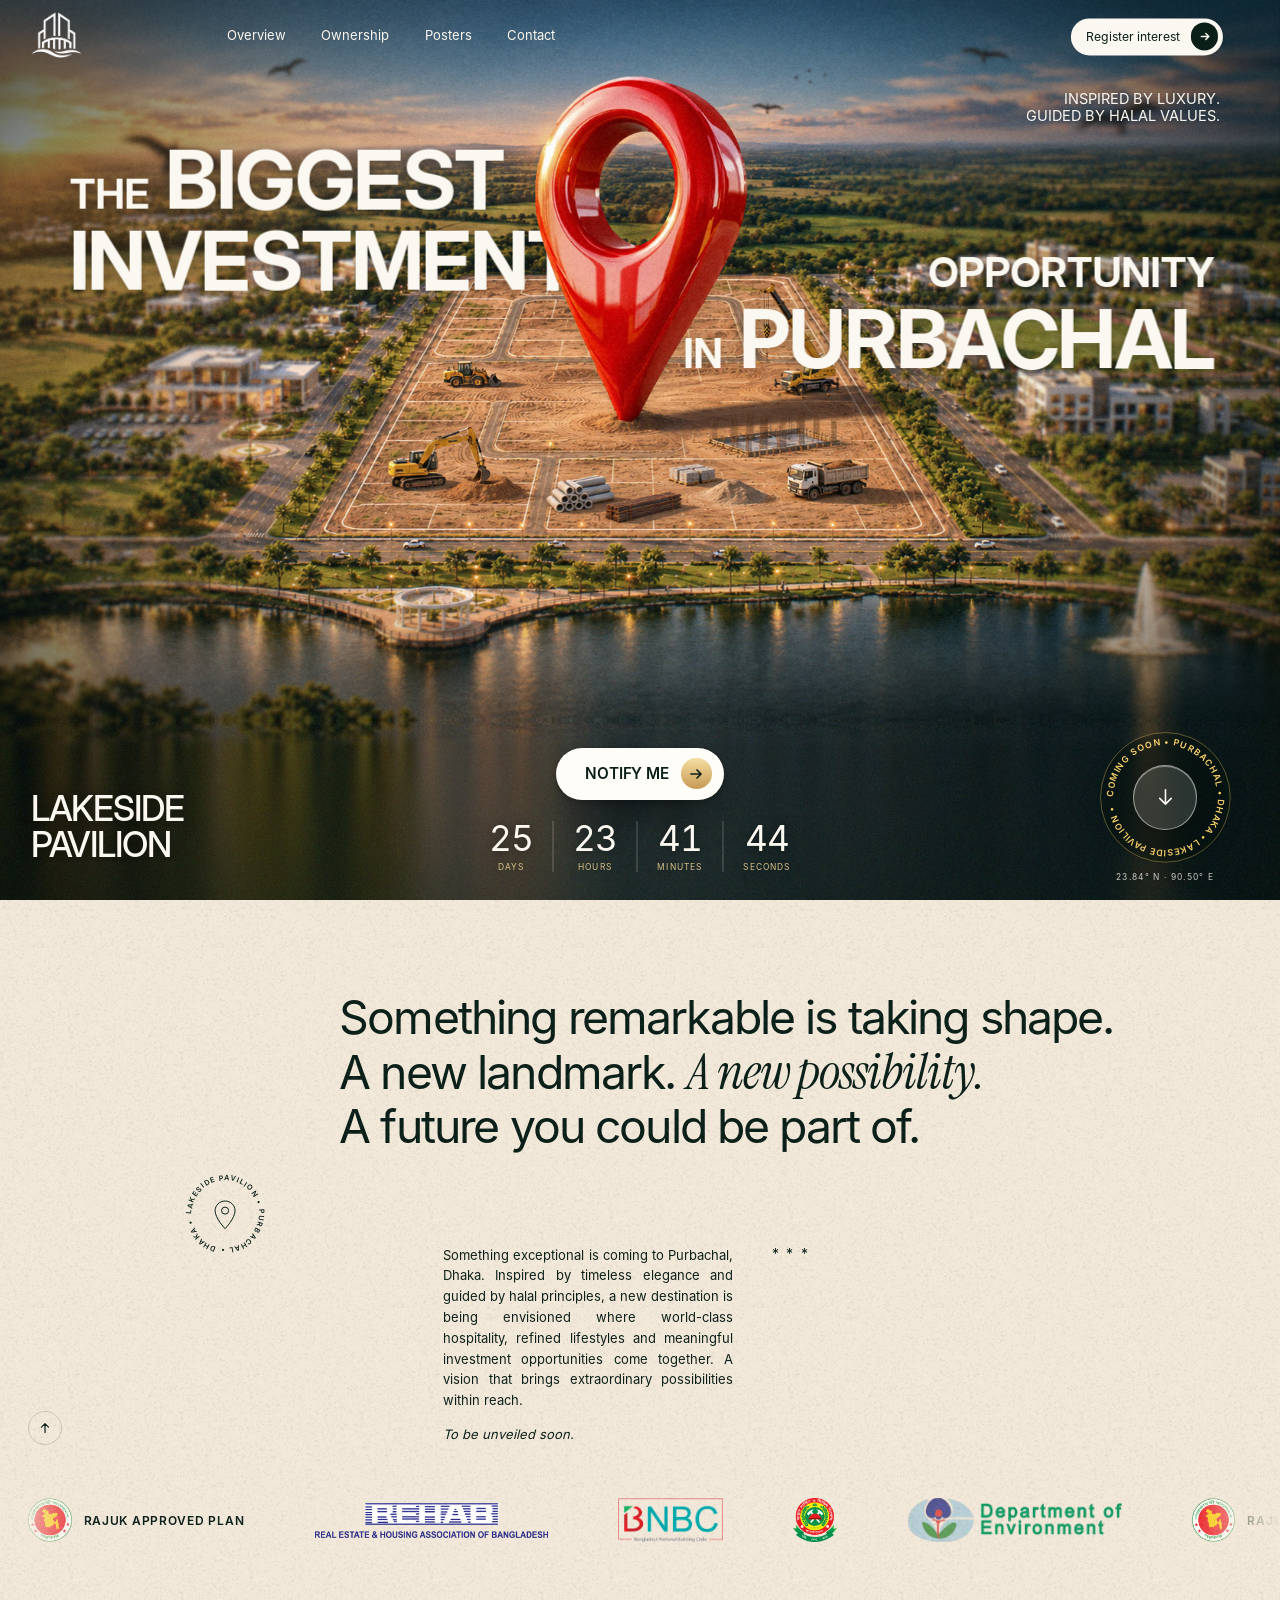
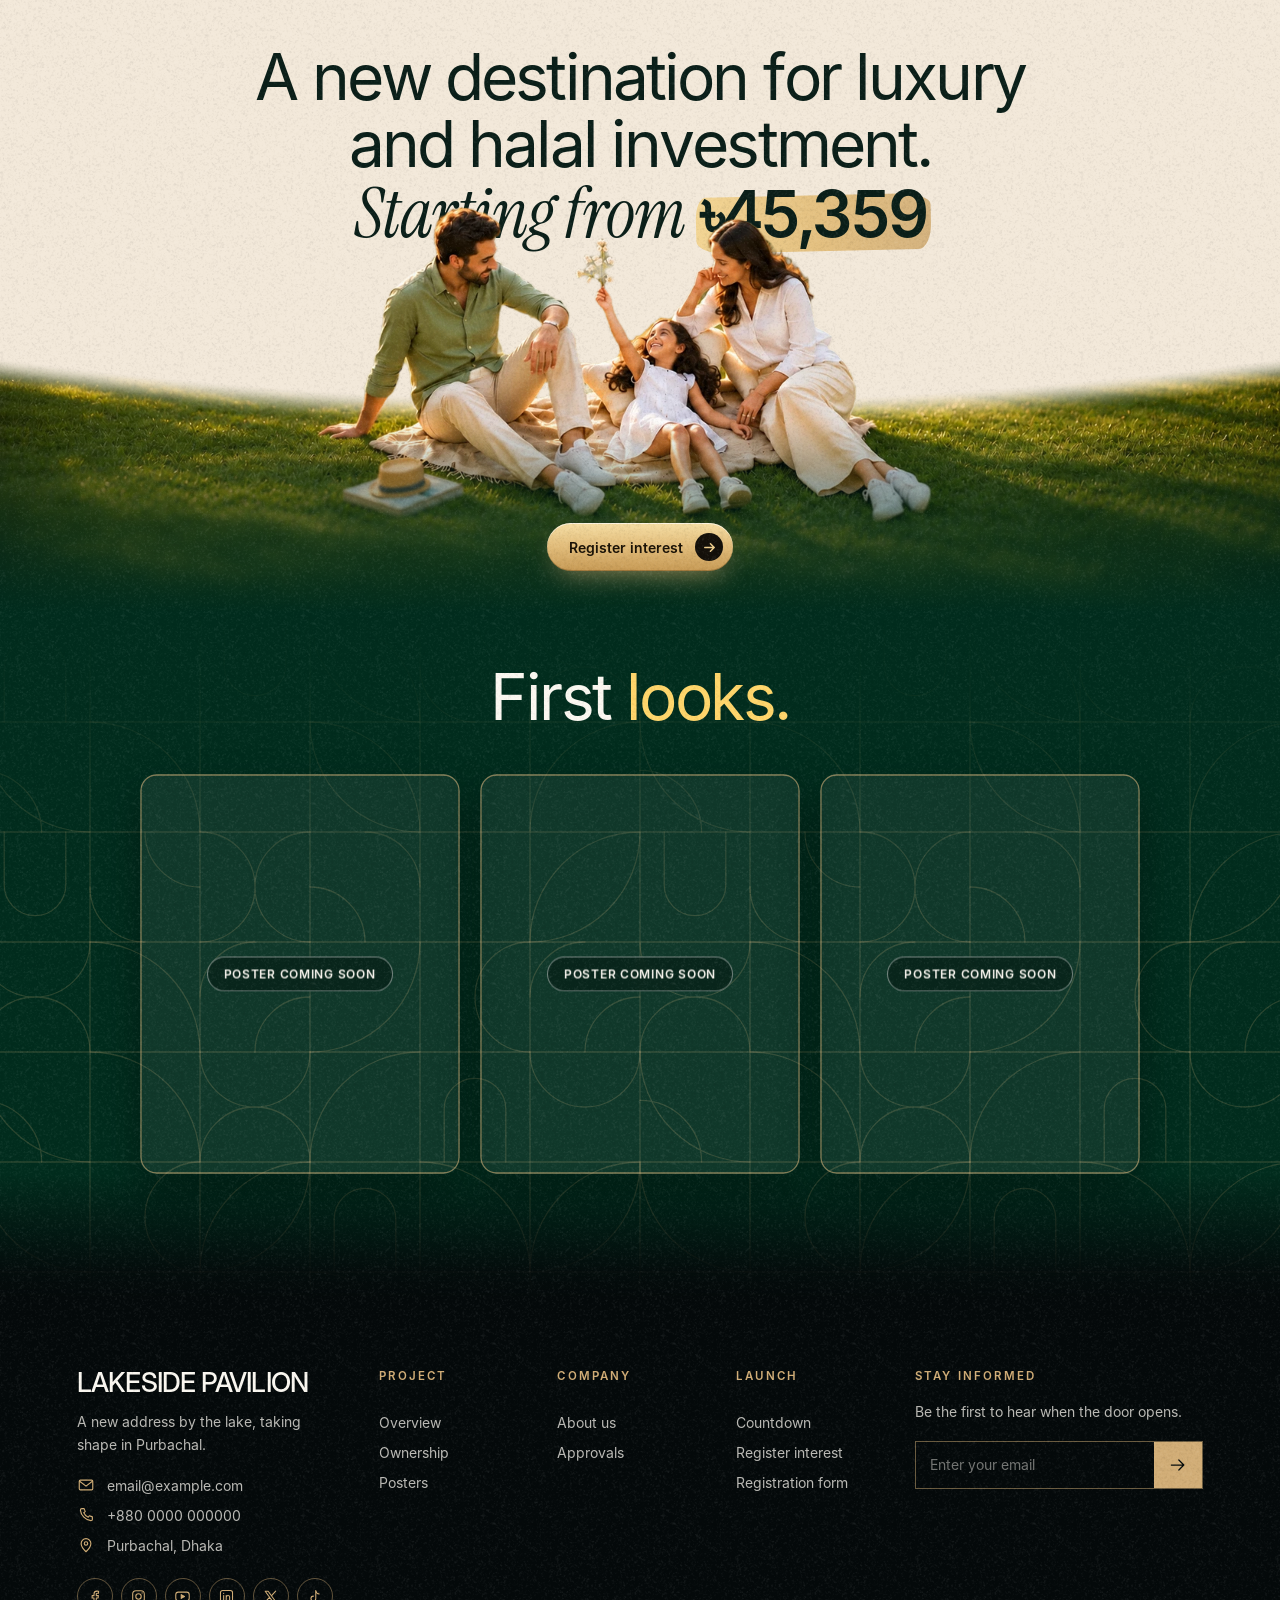
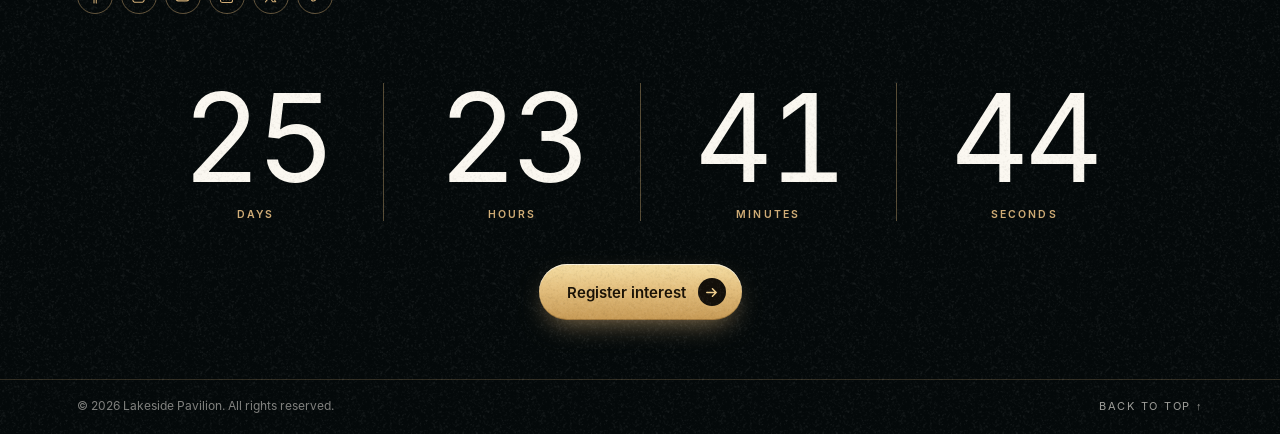
==== commit 8df1275f: "Poster cards, real social links, hero gold seal Co-Authored-By: Claude Fable 5.2 <noreply@anthropic." ====
--- a/index.html
+++ b/index.html
@@ -97,7 +97,7 @@
       <nav class="links" data-move="menu" aria-label="Main">
         <a href="#about">Overview</a>
         <a href="#offer">Ownership</a>
-        <a href="#films">Films</a>
+        <a href="#posters">Posters</a>
         <a hidden href="#gallery">Gallery</a>
         <a href="#footer">Contact</a>
       </nav>
@@ -133,18 +133,20 @@
       </div>
     </div>
 
-    <!-- SIGN-UP CARD. The form is not connected to anything yet: see js/main.js. -->
-    <form class="card" data-move="signup-card" id="notify" novalidate>
-      <p class="big">Be first</p>
-      <label for="email">to hear when we launch. Leave your email.</label>
-      <div class="row">
-        <input id="email" name="email" type="email" inputmode="email" autocomplete="email" placeholder="Email address">
-        <button class="send" id="send" type="submit" aria-label="Notify me">
-          <svg viewBox="0 0 16 16" width="16" height="16" fill="none" stroke="currentColor" stroke-width="1.8" stroke-linecap="round" stroke-linejoin="round" aria-hidden="true"><path d="M3 8h10M9 4l4 4-4 4"/></svg>
-        </button>
-      </div>
-      <p class="note" id="note" role="status" aria-live="polite"></p>
-    </form>
+    <!-- HERO SEAL (replaced the "Be first" sign-up card, 2026-11-23): a gold ring of words that turns slowly
+         round a glass button; pressing it scrolls down to the About section. Under it, the site's map position.
+         EDIT: the words on the ring (keep them short) and the coordinates. -->
+    <a class="hero-seal" data-move="hero-seal" href="#about" aria-label="Scroll down to learn more about Lakeside Pavilion">
+      <svg class="hero-seal-ring" viewBox="0 0 160 160" aria-hidden="true">
+        <defs><path id="hero-seal-path" d="M80 80 m-62 0 a62 62 0 1 1 124 0 a62 62 0 1 1 -124 0"/></defs>
+        <circle class="hero-seal-edge" cx="80" cy="80" r="77"/>
+        <g class="hero-seal-words"><text><textPath href="#hero-seal-path" textLength="380">COMING SOON &#8226; PURBACHAL &#8226; DHAKA &#8226; LAKESIDE PAVILION &#8226;</textPath></text></g>
+      </svg>
+      <span class="hero-seal-core" aria-hidden="true">
+        <svg viewBox="0 0 24 24"><path d="M12 4v15M6 13l6 6 6-6"/></svg>
+      </span>
+      <span class="hero-seal-geo">23.84&deg; N &middot; 90.50&deg; E</span>
+    </a>
 
   </div>
   <!-- fills the rest of the screen with lake water when the window is taller than the photo -->
@@ -262,43 +264,17 @@
   </div>
 </section>
 
-<!-- REELS: upright videos, like phone reels. Pressing a card plays its video with sound and stops the others.
-     EDIT: put the videos in assets/reels/ as 01.mp4 ... 04.mp4 (see READ-ME.txt there) and change the names
-     in <p class="reel-name">. Add or delete <li> blocks to change how many there are. A card whose video
-     file is missing shows "Video coming soon". -->
-<section class="reels" id="films" aria-labelledby="reels-title">
+<!-- POSTERS (replaced the film, 2026-11-23): three posters side by side (a row you swipe on phones).
+     EDIT: put the posters in assets/posters/ as 01.jpg, 02.jpg, 03.jpg (upright, 4 wide by 5 tall, for example
+     1080 x 1350). Change the words in alt="..." to describe each one. Add or delete an <li> block to show 2 or 4.
+     A card whose picture is missing shows "Poster coming soon". The old film is still in assets/film/. -->
+<section class="reels posters" id="posters" aria-labelledby="reels-title">
   <!-- EDIT: headline (words inside <em> are shown in gold) -->
-  <h2 class="reels-title" id="reels-title">See it <em>in motion.</em></h2>
+  <h2 class="reels-title" id="reels-title">First <em>looks.</em></h2>
   <ul class="reels-row">
-    <!-- ONE FILM (2026-11-20): assets/film/lakeside-film.mp4 (1080p web copy of Lakeside_Pavilion_TV_Loop_Final_v3.mp4)
-         with assets/film/lakeside-film.jpg as its cover. Press it to play with sound; press again to pause. -->
-    <li class="reel reel-film" data-reel>
-      <video src="assets/film/lakeside-film.mp4" poster="assets/film/lakeside-film.jpg" preload="metadata" playsinline loop aria-label="Lakeside Pavilion: the film"></video>
-      <button class="reel-play" type="button" aria-label="Play: Lakeside Pavilion, the film"><svg viewBox="0 0 24 24" aria-hidden="true"><path class="i-play" d="M8 5.5v13l11-6.5z"/><path class="i-pause" d="M7 5h3.6v14H7zM13.4 5H17v14h-3.6z"/></svg></button>
-      <p class="reel-name">Lakeside Pavilion, the film</p>
-    </li>
-    <!-- The four upright reels that were here before (no video files yet). To bring them back, move them out of this comment.
-    <li class="reel" data-reel>
-      <video src="assets/reels/01.mp4" poster="assets/reels/01.jpg" preload="none" playsinline loop aria-label="The pavilion and promenade on the lake front"></video>
-      <button class="reel-play" type="button" aria-label="Play: The lake front"><svg viewBox="0 0 24 24" aria-hidden="true"><path class="i-play" d="M8 5.5v13l11-6.5z"/><path class="i-pause" d="M7 5h3.6v14H7zM13.4 5H17v14h-3.6z"/></svg></button>
-      <p class="reel-name">The lake front</p>
-    </li>
-    <li class="reel" data-reel>
-      <video src="assets/reels/02.mp4" poster="assets/reels/02.jpg" preload="none" playsinline loop aria-label="Homes and green space along palm-lined roads"></video>
-      <button class="reel-play" type="button" aria-label="Play: The neighbourhood"><svg viewBox="0 0 24 24" aria-hidden="true"><path class="i-play" d="M8 5.5v13l11-6.5z"/><path class="i-pause" d="M7 5h3.6v14H7zM13.4 5H17v14h-3.6z"/></svg></button>
-      <p class="reel-name">The neighbourhood</p>
-    </li>
-    <li class="reel" data-reel>
-      <video src="assets/reels/03.mp4" poster="assets/reels/03.jpg" preload="none" playsinline loop aria-label="The avenue leading to the site"></video>
-      <button class="reel-play" type="button" aria-label="Play: Getting there"><svg viewBox="0 0 24 24" aria-hidden="true"><path class="i-play" d="M8 5.5v13l11-6.5z"/><path class="i-pause" d="M7 5h3.6v14H7zM13.4 5H17v14h-3.6z"/></svg></button>
-      <p class="reel-name">Getting there</p>
-    </li>
-    <li class="reel" data-reel>
-      <video src="assets/reels/04.mp4" poster="assets/reels/04.jpg" preload="none" playsinline loop aria-label="The wide green country around the site at sunset"></video>
-      <button class="reel-play" type="button" aria-label="Play: The setting"><svg viewBox="0 0 24 24" aria-hidden="true"><path class="i-play" d="M8 5.5v13l11-6.5z"/><path class="i-pause" d="M7 5h3.6v14H7zM13.4 5H17v14h-3.6z"/></svg></button>
-      <p class="reel-name">The setting</p>
-    </li>
-    -->
+    <li class="reel poster"><img src="assets/posters/01.jpg" alt="Lakeside Pavilion poster 1" loading="lazy" draggable="false" onerror="this.parentNode.classList.add('is-empty')"></li>
+    <li class="reel poster"><img src="assets/posters/02.jpg" alt="Lakeside Pavilion poster 2" loading="lazy" draggable="false" onerror="this.parentNode.classList.add('is-empty')"></li>
+    <li class="reel poster"><img src="assets/posters/03.jpg" alt="Lakeside Pavilion poster 3" loading="lazy" draggable="false" onerror="this.parentNode.classList.add('is-empty')"></li>
   </ul>
 </section>
 </div>
@@ -339,15 +315,14 @@
         <li><svg viewBox="0 0 24 24" aria-hidden="true"><path d="M6.5 3.5h3l1.5 4-2 1.5a12 12 0 0 0 6 6l1.5-2 4 1.5v3a2 2 0 0 1-2 2A16 16 0 0 1 4.500 5.500a2 2 0 0 1 2-2z"/></svg><span>+880 0000 000000</span></li>
         <li><svg viewBox="0 0 24 24" aria-hidden="true"><path d="M12 21s-6.500-6.200-6.500-11a6.500 6.500 0 0 1 13 0c0 4.800-6.500 11-6.500 11z"/><circle cx="12" cy="10" r="2.300"/></svg><span>Purbachal, Dhaka</span></li>
       </ul>
-      <!-- SOCIAL LINKS. EDIT: put each page's real address in href (they are "#" placeholders). Delete a line to drop a network. -->
+      <!-- SOCIAL LINKS (real addresses since 2026-11-23). Delete a line to drop a network. -->
       <ul class="foot-social">
-        <li><a href="#" aria-label="Lakeside Pavilion on Facebook" target="_blank" rel="noopener"><svg viewBox="0 0 24 24" aria-hidden="true"><path d="M14.5 21v-7h2.6l.4-3.2h-3V8.9c0-.9.3-1.6 1.6-1.6h1.6V4.5a20 20 0 0 0-2.4-.1c-2.4 0-4 1.4-4 4.1v2.3H8.6V14h2.7v7"/></svg></a></li>
-        <li><a href="#" aria-label="Lakeside Pavilion on Instagram" target="_blank" rel="noopener"><svg viewBox="0 0 24 24" aria-hidden="true"><rect x="3.8" y="3.8" width="16.4" height="16.4" rx="4.8"/><circle cx="12" cy="12" r="3.8"/><circle cx="17.1" cy="6.9" r=".9" fill="currentColor" stroke="none"/></svg></a></li>
-        <li><a href="#" aria-label="Lakeside Pavilion on YouTube" target="_blank" rel="noopener"><svg viewBox="0 0 24 24" aria-hidden="true"><rect x="2.5" y="5.8" width="19" height="12.4" rx="3.6"/><path d="M10.2 9.3v5.4l4.6-2.7z" fill="currentColor"/></svg></a></li>
-        <li><a href="#" aria-label="Lakeside Pavilion on LinkedIn" target="_blank" rel="noopener"><svg viewBox="0 0 24 24" aria-hidden="true"><rect x="3.5" y="3.5" width="17" height="17" rx="3"/><path d="M8 10.5v6M8 7.4v.2M11.6 16.5v-6M11.6 13.4c0-1.7 1.1-2.9 2.6-2.9s2.2 1 2.2 2.7v3.3"/></svg></a></li>
-        <li><a href="#" aria-label="Lakeside Pavilion on X" target="_blank" rel="noopener"><svg viewBox="0 0 24 24" aria-hidden="true"><path d="M4.5 4.5h4.2l10.8 15h-4.2zM19.2 4.5l-5.9 6.6M10.7 12.9l-5.9 6.6"/></svg></a></li>
-        <li><a href="#" aria-label="Lakeside Pavilion on TikTok" target="_blank" rel="noopener"><svg viewBox="0 0 24 24" aria-hidden="true"><path d="M13.8 3.8v11.1a3.4 3.4 0 1 1-3.4-3.4"/><path d="M13.8 3.8c.3 2.6 2.1 4.4 4.9 4.6"/></svg></a></li>
-        <li><a href="#" aria-label="Lakeside Pavilion on WhatsApp" target="_blank" rel="noopener"><svg viewBox="0 0 24 24" aria-hidden="true"><path d="M4.3 19.7l1.1-3.9a8.2 8.2 0 1 1 3.1 3z"/><path d="M9.3 8.4c-.3 3.3 3 6.6 6.3 6.3l.8-1.4-1.9-1-.9.8a4.6 4.6 0 0 1-2.1-2.1l.8-.9-1-1.9z"/></svg></a></li>
+        <li><a href="https://www.facebook.com/lakesidepavilion.com.bd" aria-label="Lakeside Pavilion on Facebook" target="_blank" rel="noopener"><svg viewBox="0 0 24 24" aria-hidden="true"><path d="M14.5 21v-7h2.6l.4-3.2h-3V8.9c0-.9.3-1.6 1.6-1.6h1.6V4.5a20 20 0 0 0-2.4-.1c-2.4 0-4 1.4-4 4.1v2.3H8.6V14h2.7v7"/></svg></a></li>
+        <li><a href="https://www.instagram.com/lakesidepavilion.com.bd/" aria-label="Lakeside Pavilion on Instagram" target="_blank" rel="noopener"><svg viewBox="0 0 24 24" aria-hidden="true"><rect x="3.8" y="3.8" width="16.4" height="16.4" rx="4.8"/><circle cx="12" cy="12" r="3.8"/><circle cx="17.1" cy="6.9" r=".9" fill="currentColor" stroke="none"/></svg></a></li>
+        <li><a href="https://www.youtube.com/@LakesidePavilion" aria-label="Lakeside Pavilion on YouTube" target="_blank" rel="noopener"><svg viewBox="0 0 24 24" aria-hidden="true"><rect x="2.5" y="5.8" width="19" height="12.4" rx="3.6"/><path d="M10.2 9.3v5.4l4.6-2.7z" fill="currentColor"/></svg></a></li>
+        <li><a href="https://www.linkedin.com/company/lakeside-pavilion-purbachal-dhaka/" aria-label="Lakeside Pavilion on LinkedIn" target="_blank" rel="noopener"><svg viewBox="0 0 24 24" aria-hidden="true"><rect x="3.5" y="3.5" width="17" height="17" rx="3"/><path d="M8 10.5v6M8 7.4v.2M11.6 16.5v-6M11.6 13.4c0-1.7 1.1-2.9 2.6-2.9s2.2 1 2.2 2.7v3.3"/></svg></a></li>
+        <li><a href="https://x.com/LakesidePavBD" aria-label="Lakeside Pavilion on X" target="_blank" rel="noopener"><svg viewBox="0 0 24 24" aria-hidden="true"><path d="M4.5 4.5h4.2l10.8 15h-4.2zM19.2 4.5l-5.9 6.6M10.7 12.9l-5.9 6.6"/></svg></a></li>
+        <li><a href="https://www.tiktok.com/@lakesidepavilion.com.bd" aria-label="Lakeside Pavilion on TikTok" target="_blank" rel="noopener"><svg viewBox="0 0 24 24" aria-hidden="true"><path d="M13.8 3.8v11.1a3.4 3.4 0 1 1-3.4-3.4"/><path d="M13.8 3.8c.3 2.6 2.1 4.4 4.9 4.6"/></svg></a></li>
       </ul>
     </div>
     <nav class="foot-col" aria-label="Project">
@@ -355,7 +330,7 @@
       <a href="#about">Overview</a>
       <a href="#offer">Ownership</a>
       <a hidden href="#gallery">Gallery</a>
-      <a href="#films">Films</a>
+      <a href="#posters">Posters</a>
     </nav>
     <nav class="foot-col" aria-label="Company">
       <h3>Company</h3>
--- a/css/styles.css
+++ b/css/styles.css
@@ -430,6 +430,7 @@
 .facts  { --at: 3.2; }
 .count  { --at: 3.4; }
 .card   { --at: 3.3; }
+.hero-seal { --at: 3.5; }
 
 /* letters of the giant name (js/main.js wraps each letter in .ch) */
 .giant .ch { display: inline-block; position: static; }
@@ -440,7 +441,7 @@
 
 /* before the animation starts: keep the pieces out of sight.
    If the script never runs, they appear on their own after 3 seconds. */
-.intro-wait :is(.nav, .giant, .corner, .tag, .cta, .facts, .card, .count) { visibility: hidden; animation: lp-show 0s 3s forwards; }
+.intro-wait :is(.nav, .giant, .corner, .tag, .cta, .facts, .card, .count, .hero-seal) { visibility: hidden; animation: lp-show 0s 3s forwards; }
 
 .intro-play .giant .ch {
   animation: lp-rise calc(1.1s * var(--intro-speed)) cubic-bezier(.16, 1, .3, 1) both;
@@ -450,7 +451,7 @@
   animation: lp-rise calc(.9s * var(--intro-speed)) cubic-bezier(.16, 1, .3, 1) both;
   animation-delay: calc((var(--at) * 1s + var(--i) * 110ms) * var(--intro-speed));
 }
-.intro-play :is(.corner, .cta, .facts, .card, .count) {
+.intro-play :is(.corner, .cta, .facts, .card, .count, .hero-seal) {
   animation: lp-fade-up calc(.9s * var(--intro-speed)) cubic-bezier(.16, 1, .3, 1) both;
   animation-delay: calc(var(--at) * 1s * var(--intro-speed));
 }
@@ -1185,7 +1186,6 @@
   [data-move="name-lakeside"] { --mx: -9.7; --my: 98.8; }
   [data-move="name-pavilion"] { --mx: -1.9; --my: 73.2; }
   [data-move="register-button"] { --mx: -40.6; --my: 1.8; }
-  [data-move="signup-card"] { --mx: -34.9; --my: 0.0; }
   /* MOVED-END */
 }
 
@@ -1553,3 +1553,39 @@
 .ri[open] .ri-close { animation-delay: .9s; }
 @keyframes ri-rise { from { opacity: 0; transform: translateY(16px); filter: blur(6px); } }
 @media (prefers-reduced-motion: reduce) { .ri-light, .ri-grain, .ri[open] .ri-w, .ri[open] .ri-field, .ri[open] .ri-foot, .ri[open] .ri-close { animation: none; } }
+
+/* ==========================================================================
+   POSTERS (2026-11-23, in place of the film): three upright posters, 4:5, side by side on wide screens,
+   a row you swipe on phones. Reuses the reel card look (shadow, gold line, rise into view).
+   ========================================================================== */
+.reel.poster { width: 74vw; max-width: 340px; aspect-ratio: 4 / 5; cursor: default; }
+.reel.poster::after { display: none; }
+.reel.poster img { display: block; width: 100%; height: 100%; object-fit: cover; background: #0b1f19; user-select: none; }
+.reel.poster.is-empty img { visibility: hidden; }
+.reel.poster.is-empty::before { content: "Poster coming soon"; }
+@media (min-width: 900px) {
+  .reel.poster { width: min(25vw, 460px); }
+}
+
+/* ==========================================================================
+   HERO SEAL (2026-11-23, in place of the "Be first" card, bottom right of the hero):
+   gold words turning round a frosted glass button with a down arrow; the map position underneath.
+   Hidden on phones, where the hero is a stacked column.
+   ========================================================================== */
+.hero-seal { display: none; }
+@media (min-width: 900px) {
+  .hero-seal { display: grid; place-items: center; right: calc(62 * var(--u)); bottom: calc(46 * var(--u)); width: calc(176 * var(--u)); color: var(--paper); text-decoration: none; }
+  .hero-seal-ring { grid-area: 1 / 1; width: 100%; height: auto; overflow: visible; filter: drop-shadow(0 2px calc(10 * var(--u)) rgb(4 12 10 / .6)); }
+  .hero-seal-edge { fill: rgb(4 18 14 / .28); stroke: rgb(255 214 107 / .5); stroke-width: .8; }
+  .hero-seal-words { transform-origin: 80px 80px; animation: lp-seal 24s linear infinite; }
+  .hero-seal-words text { font: 600 10.5px var(--body); letter-spacing: .2em; fill: #FFD66B; }
+  .hero-seal-core { grid-area: 1 / 1; display: grid; place-items: center; width: calc(84 * var(--u)); height: calc(84 * var(--u)); border-radius: 50%;
+    border: 1px solid rgb(255 255 255 / .5); background: rgb(251 248 241 / .14); -webkit-backdrop-filter: blur(10px); backdrop-filter: blur(10px);
+    box-shadow: inset 0 1px 0 rgb(255 255 255 / .35), 0 10px 30px rgb(0 0 0 / .3); transition: background .3s, color .3s, scale .3s; }
+  .hero-seal-core svg { width: calc(30 * var(--u)); height: calc(30 * var(--u)); fill: none; stroke: currentColor; stroke-width: 1.7; stroke-linecap: round; stroke-linejoin: round; animation: lp-seal-bob 2.4s ease-in-out infinite; }
+  .hero-seal-geo { position: absolute; top: 100%; margin-top: calc(10 * var(--u)); font-size: calc(11 * var(--u)); font-weight: 500; letter-spacing: .16em; white-space: nowrap; color: rgb(251 248 241 / .8); text-shadow: 0 1px 8px rgb(4 12 10 / .7); }
+  .hero-seal:hover .hero-seal-core, .hero-seal:focus-visible .hero-seal-core { background: #FFD66B; color: var(--ink); scale: 1.06; }
+}
+@keyframes lp-seal-bob { 0%, 100% { translate: 0 -12%; } 50% { translate: 0 12%; } }
+@media (prefers-reduced-motion: reduce) { .hero-seal-words, .hero-seal-core svg { animation: none; } }
+@media (max-width: 899px) { .count { padding-bottom: 30px; } }   /* room under the countdown now the sign-up card is gone */
